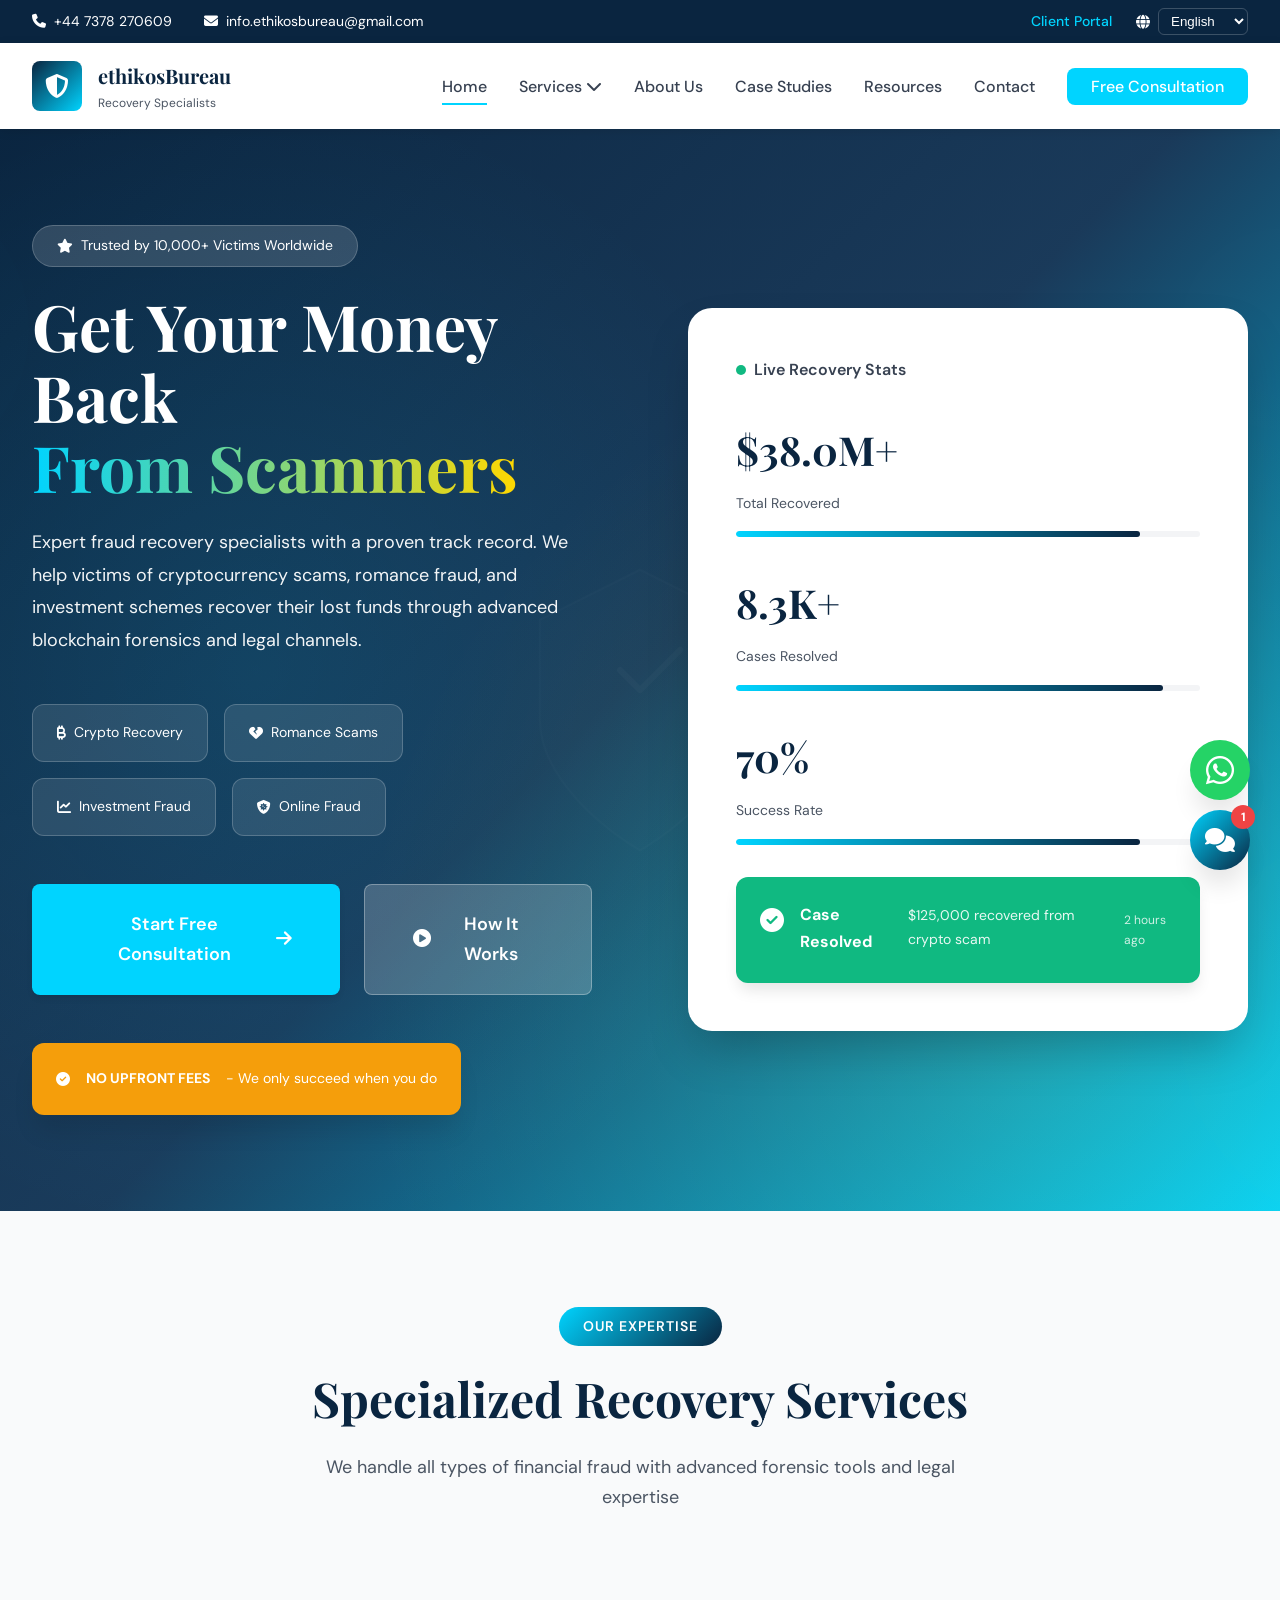
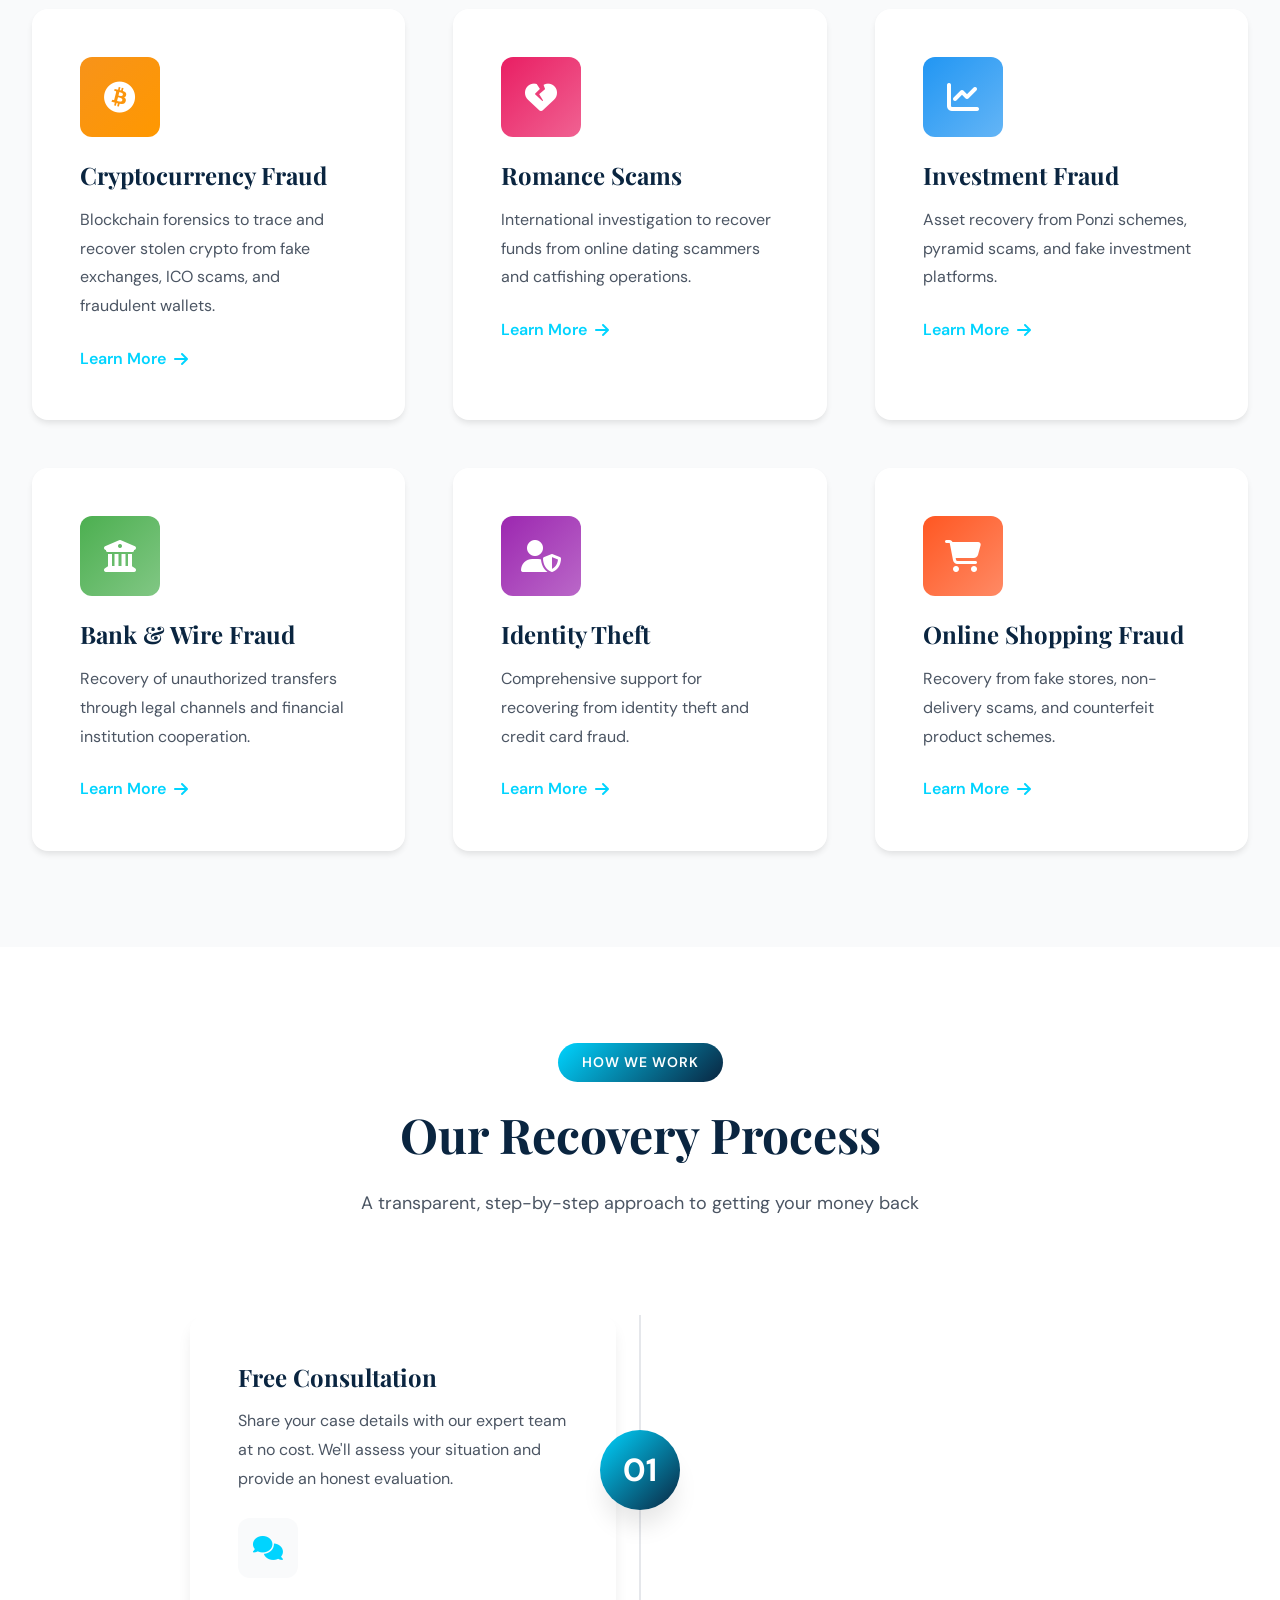
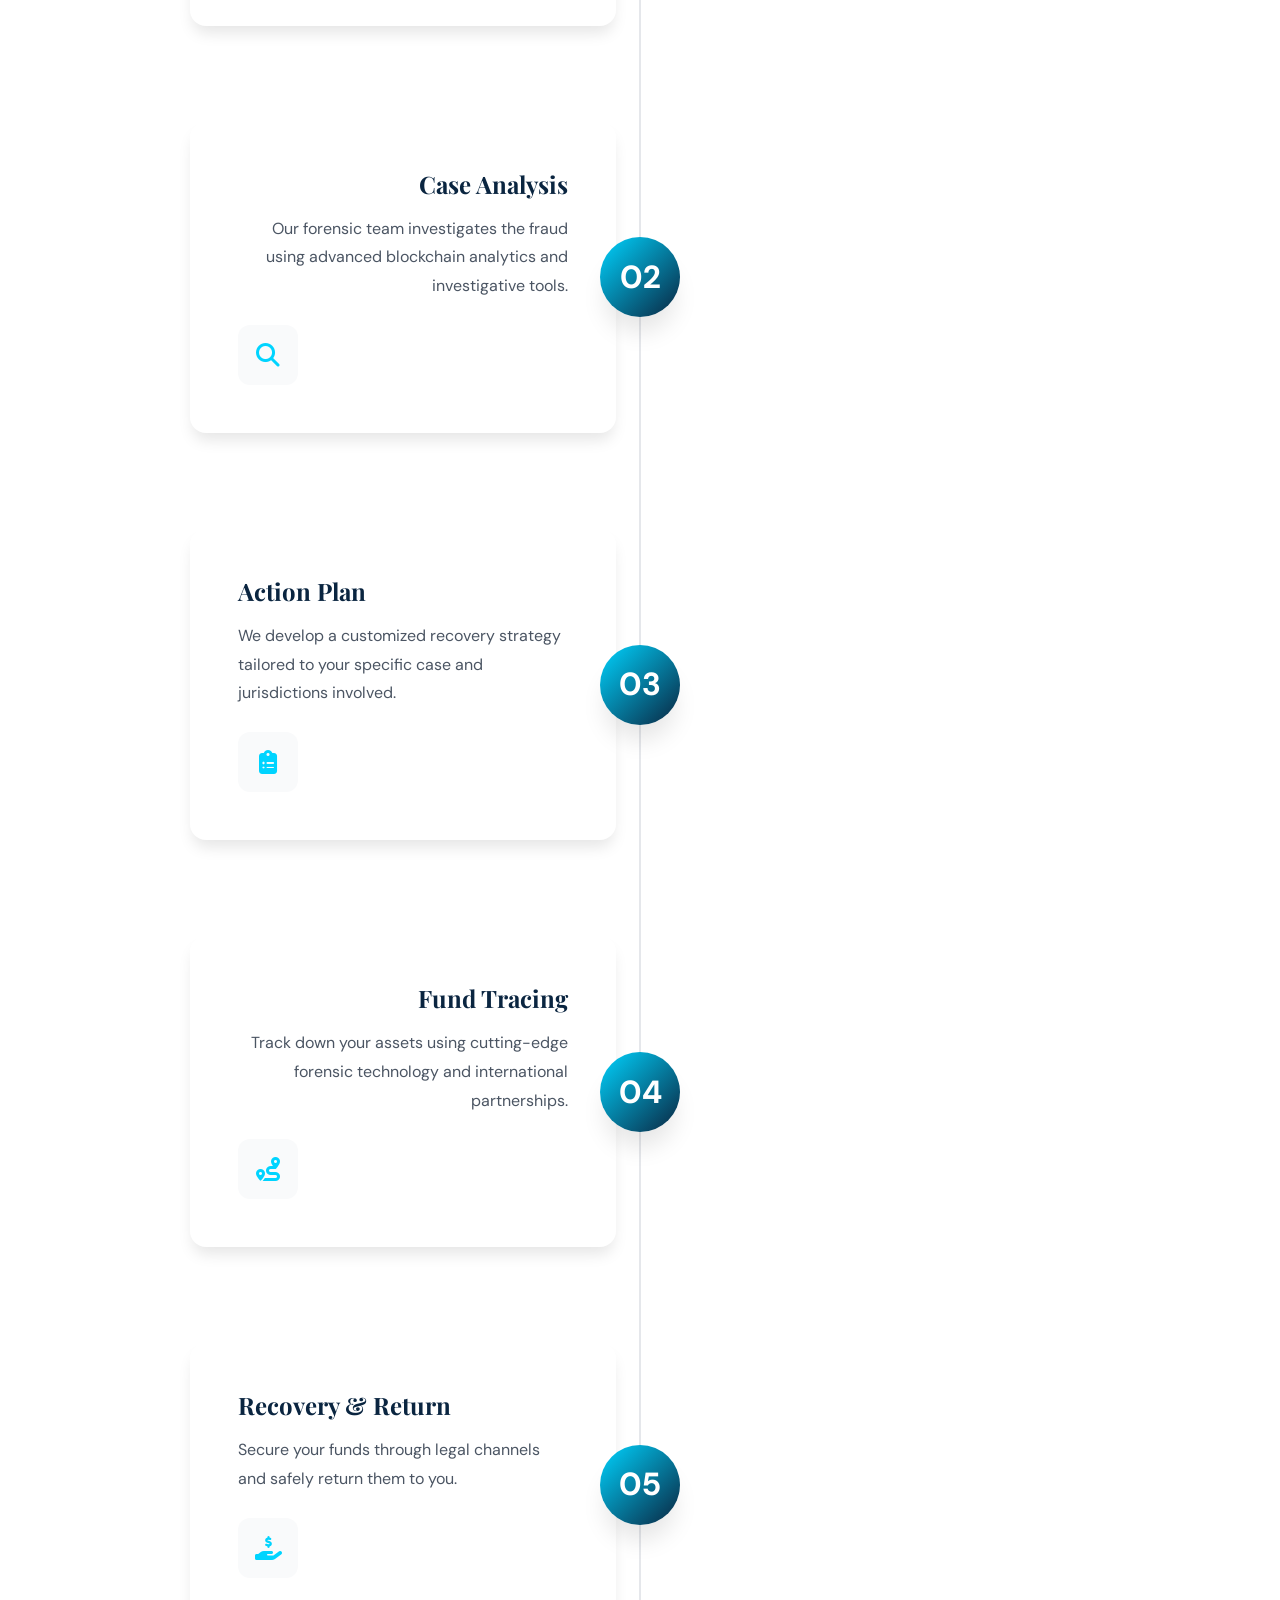
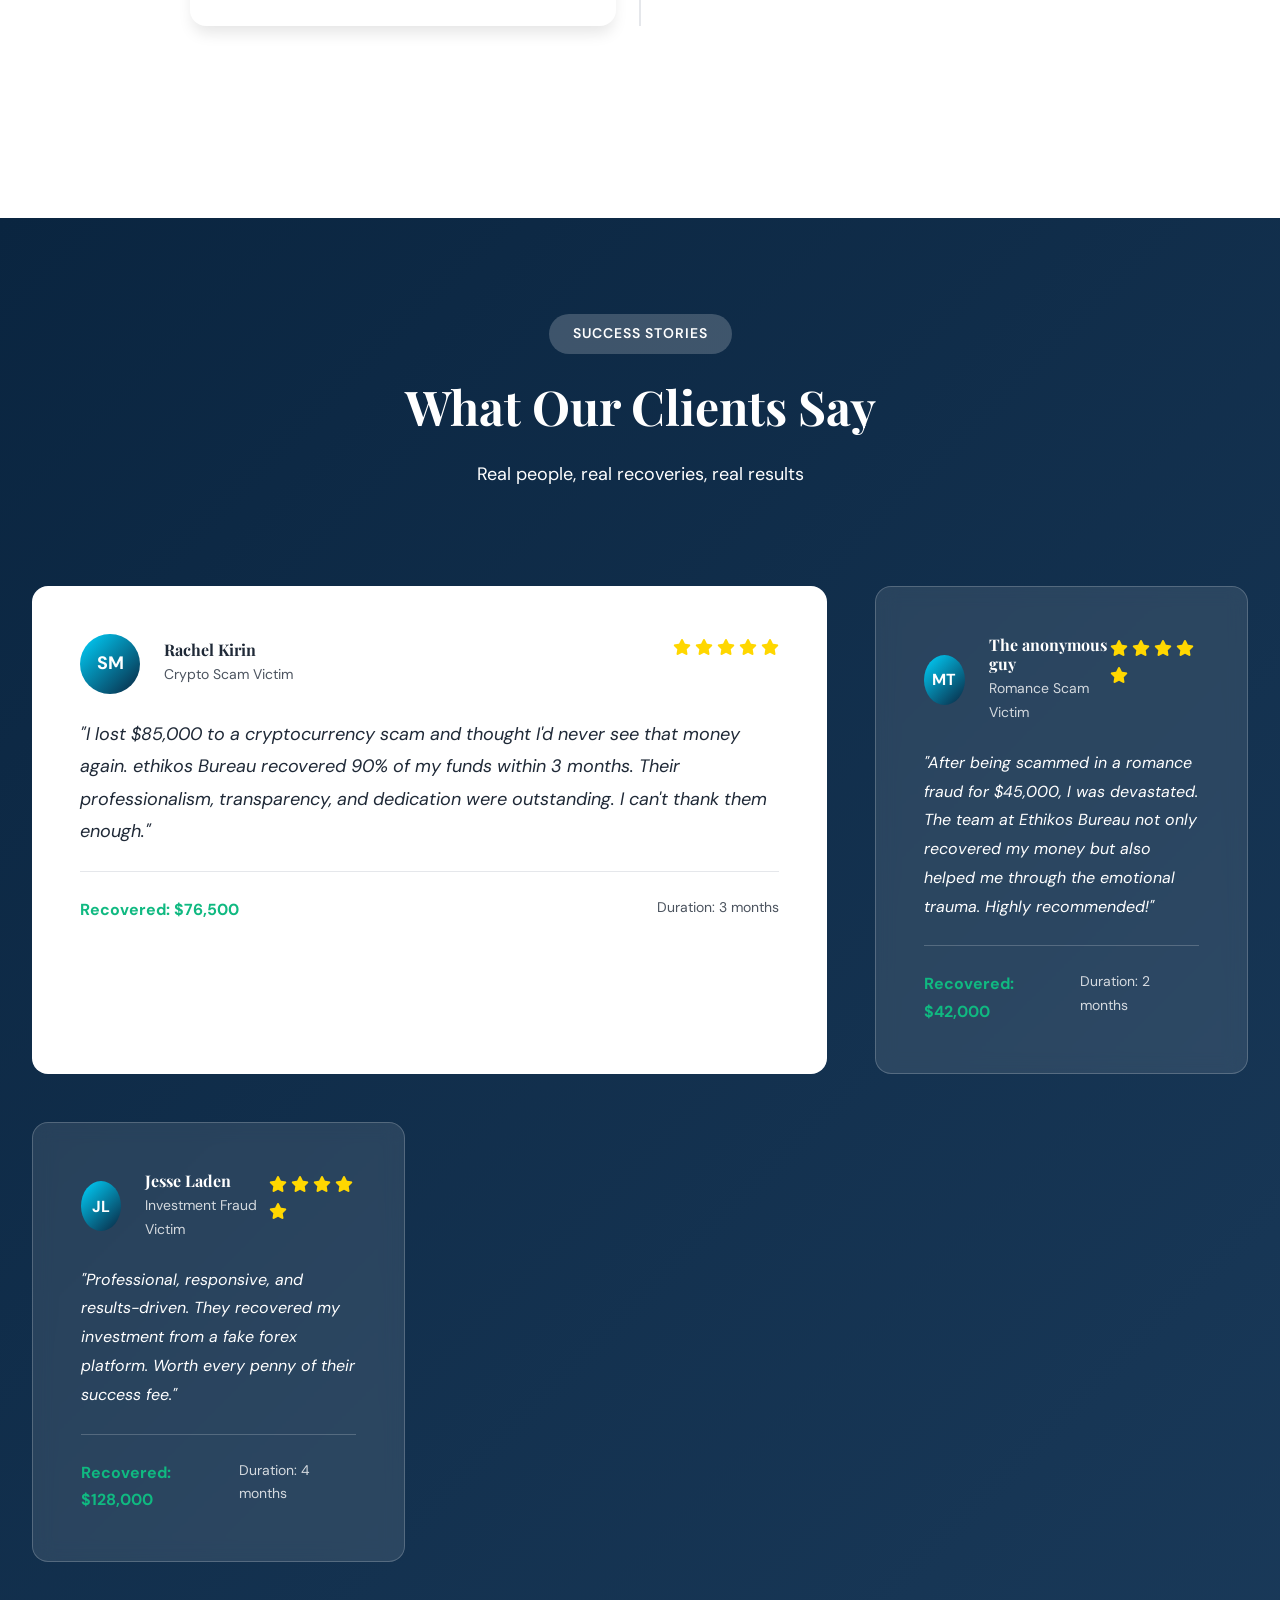
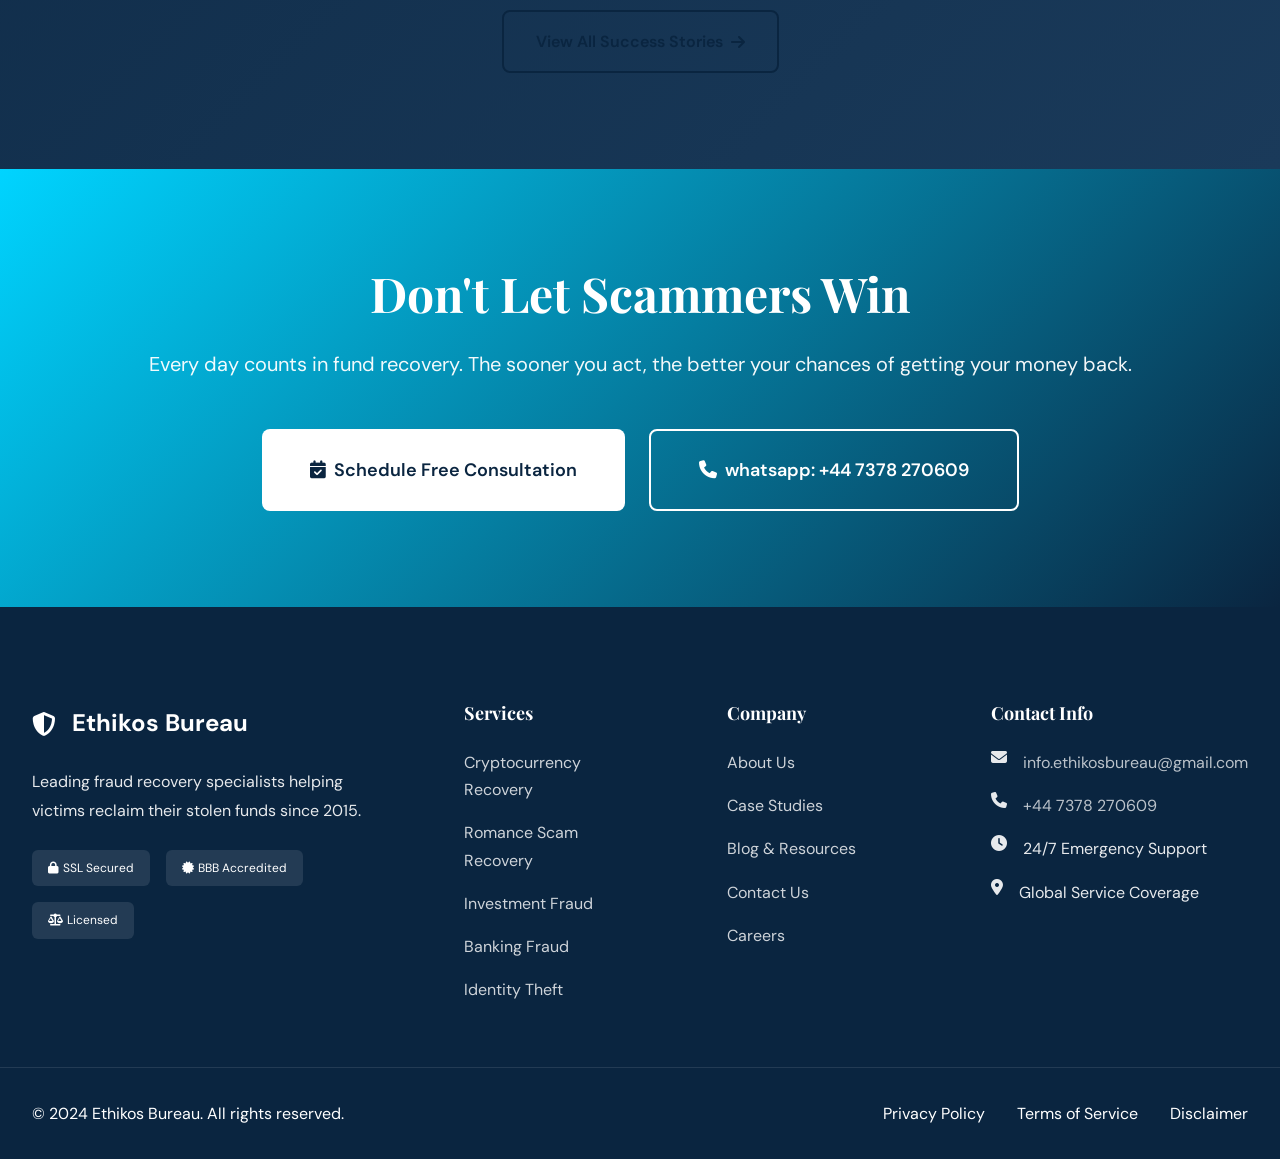
==== index.html @ 40f55cae "Add files via upload" ====
<!DOCTYPE html>
<html lang="en">
<head>
    <meta charset="UTF-8">
    <meta name="viewport" content="width=device-width, initial-scale=1.0">
    <title>ethikosBureau - Premium Scam Recovery Experts</title>
    <link rel="stylesheet" href="css/main.css">
    <link rel="stylesheet" href="css/animations.css">
    <link href="https://fonts.googleapis.com/css2?family=Playfair+Display:wght@400;600;700&family=DM+Sans:wght@400;500;600;700&display=swap" rel="stylesheet">
    <link rel="stylesheet" href="https://cdnjs.cloudflare.com/ajax/libs/font-awesome/6.4.0/css/all.min.css">
</head>
<body>
    <!-- WhatsApp Floating Button -->
    <a href="https://wa.me/+447378270609?text=Hi%2C%20I%20need%20help%20recovering%20my%20funds" class="whatsapp-float" target="_blank" aria-label="Contact us on WhatsApp">
        <i class="fab fa-whatsapp"></i>
    </a>

    <!-- Live Chat Button -->
    <div class="chat-widget" id="chatWidget">
        <div class="chat-button" id="chatButton">
            <i class="fas fa-comments"></i>
            <span class="chat-badge">1</span>
        </div>
        <div class="chat-window" id="chatWindow">
            <div class="chat-header">
                <div class="chat-status">
                    <div class="status-dot"></div>
                    <span>Recovery Expert Online</span>
                </div>
                <button class="chat-close" id="chatClose">
                    <i class="fas fa-times"></i>
                </button>
            </div>
            <div class="chat-messages" id="chatMessages">
                <div class="chat-message bot">
                    <div class="message-avatar">EB</div>
                    <div class="message-content">
                        <p>Hello! I'm here to help you recover your funds. How can I assist you today?</p>
                        <span class="message-time">Just now</span>
                    </div>
                </div>
            </div>
            <div class="chat-input">
                <input type="text" id="chatMessageInput" placeholder="Type your message...">
                <button id="chatSendButton"><i class="fas fa-paper-plane"></i></button>
            </div>
        </div>
    </div>

    <!-- Header -->
    <header class="header">
        <div class="header-top">
            <div class="container">
                <div class="header-top-content">
                    <div class="contact-info">
                        <span><i class="fas fa-phone"></i> +44 7378 270609</span>
                        <span><i class="fas fa-envelope"></i> info.ethikosbureau@gmail.com</span>
                    </div>
                    <div class="header-actions">
                        <a href="pages/login.html" class="header-link">Client Portal</a>
                        <div class="language-selector">
                            <i class="fas fa-globe"></i>
                            <select>
                                <option>English</option>
                                <option>Español</option>
                                <option>Français</option>
                                <option>Deutsch</option>
                            </select>
                        </div>
                    </div>
                </div>
            </div>
        </div>
        <nav class="navbar">
            <div class="container">
                <div class="nav-content">
                    <a href="index.html" class="logo">
                        <div class="logo-icon">
                            <i class="fas fa-shield-alt"></i>
                        </div>
                        <div class="logo-text">
                            <span class="logo-name">ethikosBureau</span>
                            <span class="logo-tagline">Recovery Specialists</span>
                        </div>
                    </a>
                    
                    <ul class="nav-links" id="navLinks">
                        <li><a href="index.html" class="active">Home</a></li>
                        <li class="dropdown">
                            <a href="pages/services.html">Services <i class="fas fa-chevron-down"></i></a>
                            <div class="dropdown-menu">
                                <a href="pages/services.html#crypto">Cryptocurrency Recovery</a>
                                <a href="pages/services.html#romance">Romance Scam Recovery</a>
                                <a href="pages/services.html#investment">Investment Fraud</a>
                                <a href="pages/services.html#banking">Banking Fraud</a>
                            </div>
                        </li>
                        <li><a href="pages/about.html">About Us</a></li>
                        <li><a href="pages/case-studies.html">Case Studies</a></li>
                        <li><a href="pages/blog.html">Resources</a></li>
                        <li><a href="pages/contact.html">Contact</a></li>
                        <li><a href="pages/contact.html" class="nav-cta">Free Consultation</a></li>
                    </ul>

                    <button class="mobile-menu-btn" id="mobileMenuBtn">
                        <span></span>
                        <span></span>
                        <span></span>
                    </button>
                </div>
            </div>
        </nav>
    </header>

    <!-- Hero Section -->
    <section class="hero" style="background-image: url('images/hero/hero-bg.svg'); background-size: cover; background-position: center;">
        <div class="hero-bg">
            <div class="hero-gradient"></div>
            <div class="hero-pattern"></div>
        </div>
        <div class="container">
            <div class="hero-content">
                <div class="hero-text fade-in-up">
                    <div class="hero-badge">
                        <i class="fas fa-star"></i>
                        <span>Trusted by 10,000+ Victims Worldwide</span>
                    </div>
                    <h1 class="hero-title">
                        Get Your Money Back<br>
                        <span class="gradient-text">From Scammers</span>
                    </h1>
                    <p class="hero-description">
                        Expert fraud recovery specialists with a proven track record. We help victims of cryptocurrency scams, romance fraud, and investment schemes recover their lost funds through advanced blockchain forensics and legal channels.
                    </p>
                    
                    <div class="trust-badges">
                        <div class="trust-badge">
                            <i class="fas fa-bitcoin-sign"></i>
                            <span>Crypto Recovery</span>
                        </div>
                        <div class="trust-badge">
                            <i class="fas fa-heart-broken"></i>
                            <span>Romance Scams</span>
                        </div>
                        <div class="trust-badge">
                            <i class="fas fa-chart-line"></i>
                            <span>Investment Fraud</span>
                        </div>
                        <div class="trust-badge">
                            <i class="fas fa-shield-virus"></i>
                            <span>Online Fraud</span>
                        </div>
                    </div>

                    <div class="hero-cta">
                        <a href="pages/contact.html" class="btn btn-primary btn-large">
                            Start Free Consultation
                            <i class="fas fa-arrow-right"></i>
                        </a>
                        <a href="#process" class="btn btn-secondary btn-large">
                            <i class="fas fa-play-circle"></i>
                            How It Works
                        </a>
                    </div>

                    <div class="no-fees-banner">
                        <i class="fas fa-check-circle"></i>
                        <strong>NO UPFRONT FEES</strong> - We only succeed when you do
                    </div>
                </div>

                <div class="hero-stats-card fade-in-right">
                    <div class="stats-card-header">
                        <div class="pulse-indicator"></div>
                        <span>Live Recovery Stats</span>
                    </div>
                    <div class="stat-item">
                        <div class="stat-number" data-target="47000000">$0</div>
                        <div class="stat-label">Total Recovered</div>
                        <div class="stat-bar">
                            <div class="stat-progress" style="width: 87%"></div>
                        </div>
                    </div>
                    <div class="stat-item">
                        <div class="stat-number" data-target="10284">0</div>
                        <div class="stat-label">Cases Resolved</div>
                        <div class="stat-bar">
                            <div class="stat-progress" style="width: 92%"></div>
                        </div>
                    </div>
                    <div class="stat-item">
                        <div class="stat-number" data-target="87">0%</div>
                        <div class="stat-label">Success Rate</div>
                        <div class="stat-bar">
                            <div class="stat-progress" style="width: 87%"></div>
                        </div>
                    </div>
                    
                    <div class="floating-notification slide-in">
                        <div class="notification-icon">
                            <i class="fas fa-check-circle"></i>
                        </div>
                        <div class="notification-content">
                            <strong>Case Resolved</strong>
                            <p>$125,000 recovered from crypto scam</p>
                            <span class="notification-time">2 hours ago</span>
                        </div>
                    </div>
                </div>
            </div>
        </div>
    </section>

    <!-- Services Preview -->
    <section class="services-preview section-padding">
        <div class="container">
            <div class="section-header text-center fade-in">
                <span class="section-label">Our Expertise</span>
                <h2 class="section-title">Specialized Recovery Services</h2>
                <p class="section-description">
                    We handle all types of financial fraud with advanced forensic tools and legal expertise
                </p>
            </div>

            <div class="services-grid">
                <div class="service-card fade-in-up" style="animation-delay: 0.1s">
                    <div class="service-icon crypto">
                        <i class="fab fa-bitcoin"></i>
                    </div>
                    <h3>Cryptocurrency Fraud</h3>
                    <p>Blockchain forensics to trace and recover stolen crypto from fake exchanges, ICO scams, and fraudulent wallets.</p>
                    <a href="pages/services.html#crypto" class="service-link">
                        Learn More <i class="fas fa-arrow-right"></i>
                    </a>
                </div>

                <div class="service-card fade-in-up" style="animation-delay: 0.2s">
                    <div class="service-icon romance">
                        <i class="fas fa-heart-broken"></i>
                    </div>
                    <h3>Romance Scams</h3>
                    <p>International investigation to recover funds from online dating scammers and catfishing operations.</p>
                    <a href="pages/services.html#romance" class="service-link">
                        Learn More <i class="fas fa-arrow-right"></i>
                    </a>
                </div>

                <div class="service-card fade-in-up" style="animation-delay: 0.3s">
                    <div class="service-icon investment">
                        <i class="fas fa-chart-line"></i>
                    </div>
                    <h3>Investment Fraud</h3>
                    <p>Asset recovery from Ponzi schemes, pyramid scams, and fake investment platforms.</p>
                    <a href="pages/services.html#investment" class="service-link">
                        Learn More <i class="fas fa-arrow-right"></i>
                    </a>
                </div>

                <div class="service-card fade-in-up" style="animation-delay: 0.4s">
                    <div class="service-icon banking">
                        <i class="fas fa-university"></i>
                    </div>
                    <h3>Bank & Wire Fraud</h3>
                    <p>Recovery of unauthorized transfers through legal channels and financial institution cooperation.</p>
                    <a href="pages/services.html#banking" class="service-link">
                        Learn More <i class="fas fa-arrow-right"></i>
                    </a>
                </div>

                <div class="service-card fade-in-up" style="animation-delay: 0.5s">
                    <div class="service-icon identity">
                        <i class="fas fa-user-shield"></i>
                    </div>
                    <h3>Identity Theft</h3>
                    <p>Comprehensive support for recovering from identity theft and credit card fraud.</p>
                    <a href="pages/services.html#identity" class="service-link">
                        Learn More <i class="fas fa-arrow-right"></i>
                    </a>
                </div>

                <div class="service-card fade-in-up" style="animation-delay: 0.6s">
                    <div class="service-icon shopping">
                        <i class="fas fa-shopping-cart"></i>
                    </div>
                    <h3>Online Shopping Fraud</h3>
                    <p>Recovery from fake stores, non-delivery scams, and counterfeit product schemes.</p>
                    <a href="pages/services.html#shopping" class="service-link">
                        Learn More <i class="fas fa-arrow-right"></i>
                    </a>
                </div>
            </div>
        </div>
    </section>

    <!-- Process Section -->
    <section id="process" class="process-section section-padding">
        <div class="container">
            <div class="section-header text-center fade-in">
                <span class="section-label">How We Work</span>
                <h2 class="section-title">Our Recovery Process</h2>
                <p class="section-description">
                    A transparent, step-by-step approach to getting your money back
                </p>
            </div>

            <div class="process-timeline">
                <div class="process-step fade-in-left">
                    <div class="step-number">01</div>
                    <div class="step-content">
                        <h3>Free Consultation</h3>
                        <p>Share your case details with our expert team at no cost. We'll assess your situation and provide an honest evaluation.</p>
                        <div class="step-icon"><i class="fas fa-comments"></i></div>
                    </div>
                </div>

                <div class="process-step fade-in-right">
                    <div class="step-number">02</div>
                    <div class="step-content">
                        <h3>Case Analysis</h3>
                        <p>Our forensic team investigates the fraud using advanced blockchain analytics and investigative tools.</p>
                        <div class="step-icon"><i class="fas fa-search"></i></div>
                    </div>
                </div>

                <div class="process-step fade-in-left">
                    <div class="step-number">03</div>
                    <div class="step-content">
                        <h3>Action Plan</h3>
                        <p>We develop a customized recovery strategy tailored to your specific case and jurisdictions involved.</p>
                        <div class="step-icon"><i class="fas fa-clipboard-list"></i></div>
                    </div>
                </div>

                <div class="process-step fade-in-right">
                    <div class="step-number">04</div>
                    <div class="step-content">
                        <h3>Fund Tracing</h3>
                        <p>Track down your assets using cutting-edge forensic technology and international partnerships.</p>
                        <div class="step-icon"><i class="fas fa-route"></i></div>
                    </div>
                </div>

                <div class="process-step fade-in-left">
                    <div class="step-number">05</div>
                    <div class="step-content">
                        <h3>Recovery & Return</h3>
                        <p>Secure your funds through legal channels and safely return them to you.</p>
                        <div class="step-icon"><i class="fas fa-hand-holding-usd"></i></div>
                    </div>
                </div>
            </div>
        </div>
    </section>

    <!-- Testimonials -->
    <section class="testimonials-section section-padding">
        <div class="container">
            <div class="section-header text-center fade-in">
                <span class="section-label">Success Stories</span>
                <h2 class="section-title">What Our Clients Say</h2>
                <p class="section-description">
                    Real people, real recoveries, real results
                </p>
            </div>

            <div class="testimonials-slider">
                <div class="testimonial-card featured fade-in-up">
                    <div class="testimonial-header">
                        <div class="client-info">
                            <div class="client-avatar">SM</div>
                            <div>
                                <h4>Rachel Kirin</h4>
                                <p>Crypto Scam Victim</p>
                            </div>
                        </div>
                        <div class="rating">
                            <i class="fas fa-star"></i>
                            <i class="fas fa-star"></i>
                            <i class="fas fa-star"></i>
                            <i class="fas fa-star"></i>
                            <i class="fas fa-star"></i>
                        </div>
                    </div>
                    <p class="testimonial-text">
                        "I lost $85,000 to a cryptocurrency scam and thought I'd never see that money again. ethikos Bureau recovered 90% of my funds within 3 months. Their professionalism, transparency, and dedication were outstanding. I can't thank them enough."
                    </p>
                    <div class="testimonial-footer">
                        <span class="recovered-amount">Recovered: $76,500</span>
                        <span class="case-duration">Duration: 3 months</span>
                    </div>
                </div>

                <div class="testimonial-card fade-in-up" style="animation-delay: 0.1s">
                    <div class="testimonial-header">
                        <div class="client-info">
                            <div class="client-avatar">MT</div>
                            <div>
                                <h4>The anonymous guy</h4>
                                <p>Romance Scam Victim</p>
                            </div>
                        </div>
                        <div class="rating">
                            <i class="fas fa-star"></i>
                            <i class="fas fa-star"></i>
                            <i class="fas fa-star"></i>
                            <i class="fas fa-star"></i>
                            <i class="fas fa-star"></i>
                        </div>
                    </div>
                    <p class="testimonial-text">
                        "After being scammed in a romance fraud for $45,000, I was devastated. The team at Ethikos Bureau not only recovered my money but also helped me through the emotional trauma. Highly recommended!"
                    </p>
                    <div class="testimonial-footer">
                        <span class="recovered-amount">Recovered: $42,000</span>
                        <span class="case-duration">Duration: 2 months</span>
                    </div>
                </div>

                <div class="testimonial-card fade-in-up" style="animation-delay: 0.2s">
                    <div class="testimonial-header">
                        <div class="client-info">
                            <div class="client-avatar">JL</div>
                            <div>
                                <h4>Jesse Laden</h4>
                                <p>Investment Fraud Victim</p>
                            </div>
                        </div>
                        <div class="rating">
                            <i class="fas fa-star"></i>
                            <i class="fas fa-star"></i>
                            <i class="fas fa-star"></i>
                            <i class="fas fa-star"></i>
                            <i class="fas fa-star"></i>
                        </div>
                    </div>
                    <p class="testimonial-text">
                        "Professional, responsive, and results-driven. They recovered my investment from a fake forex platform. Worth every penny of their success fee."
                    </p>
                    <div class="testimonial-footer">
                        <span class="recovered-amount">Recovered: $128,000</span>
                        <span class="case-duration">Duration: 4 months</span>
                    </div>
                </div>
            </div>

            <div class="text-center" style="margin-top: 3rem;">
                <a href="pages/case-studies.html" class="btn btn-outline">
                    View All Success Stories
                    <i class="fas fa-arrow-right"></i>
                </a>
            </div>
        </div>
    </section>

    <!-- CTA Section -->
    <section class="cta-section">
        <div class="container">
            <div class="cta-content fade-in">
                <h2>Don't Let Scammers Win</h2>
                <p>Every day counts in fund recovery. The sooner you act, the better your chances of getting your money back.</p>
                <div class="cta-buttons">
                    <a href="pages/contact.html" class="btn btn-white btn-large">
                        <i class="fas fa-calendar-check"></i>
                        Schedule Free Consultation
                    </a>
                    <a href="tel:+44 7378 270609" class="btn btn-outline-white btn-large">
                        <i class="fas fa-phone"></i>
                        whatsapp: +44 7378 270609
                    </a>
                </div>
            </div>
        </div>
    </section>

    <!-- Footer -->
    <footer class="footer">
        <div class="footer-main">
            <div class="container">
                <div class="footer-grid">
                    <div class="footer-col">
                        <div class="footer-logo">
                            <i class="fas fa-shield-alt"></i>
                            <span>Ethikos Bureau</span>
                        </div>
                        <p>Leading fraud recovery specialists helping victims reclaim their stolen funds since 2015.</p>
                        <div class="footer-badges">
                            <span class="badge"><i class="fas fa-lock"></i> SSL Secured</span>
                            <span class="badge"><i class="fas fa-certificate"></i> BBB Accredited</span>
                            <span class="badge"><i class="fas fa-balance-scale"></i> Licensed</span>
                        </div>
                    </div>

                    <div class="footer-col">
                        <h4>Services</h4>
                        <ul>
                            <li><a href="pages/services.html#crypto">Cryptocurrency Recovery</a></li>
                            <li><a href="pages/services.html#romance">Romance Scam Recovery</a></li>
                            <li><a href="pages/services.html#investment">Investment Fraud</a></li>
                            <li><a href="pages/services.html#banking">Banking Fraud</a></li>
                            <li><a href="pages/services.html#identity">Identity Theft</a></li>
                        </ul>
                    </div>

                    <div class="footer-col">
                        <h4>Company</h4>
                        <ul>
                            <li><a href="pages/about.html">About Us</a></li>
                            <li><a href="pages/case-studies.html">Case Studies</a></li>
                            <li><a href="pages/blog.html">Blog & Resources</a></li>
                            <li><a href="pages/contact.html">Contact Us</a></li>
                            <li><a href="pages/careers.html">Careers</a></li>
                        </ul>
                    </div>

                    <div class="footer-col">
                        <h4>Contact Info</h4>
                        <ul class="contact-list">
                            <li>
                                <i class="fas fa-envelope"></i>
                                <a href="mailto:info.ethikosbureau@gmail.com">info.ethikosbureau@gmail.com</a>
                            </li>
                            <li>
                                <i class="fas fa-phone"></i>
                                <a href="tel:+44 7378 270609">+44 7378 270609</a>
                            </li>
                            <li>
                                <i class="fas fa-clock"></i>
                                <span>24/7 Emergency Support</span>
                            </li>
                            <li>
                                <i class="fas fa-map-marker-alt"></i>
                                <span>Global Service Coverage</span>
                            </li>
                        </ul>
                    </div>
                </div>
            </div>
        </div>

        <div class="footer-bottom">
            <div class="container">
                <div class="footer-bottom-content">
                    <p>&copy; 2024 Ethikos Bureau. All rights reserved.</p>
                    <ul class="footer-links">
                        <li><a href="pages/privacy.html">Privacy Policy</a></li>
                        <li><a href="pages/terms.html">Terms of Service</a></li>
                        <li><a href="pages/disclaimer.html">Disclaimer</a></li>
                    </ul>
                </div>
            </div>
        </div>
    </footer>

    <script src="js/main.js"></script>
    <script src="js/animations.js"></script>
    <script src="js/chat.js"></script>
</body>
</html>
---- css/main.css ----
/* ==========================================
   ETHIKOS BUREAU - PREMIUM CSS
   Modern, Sophisticated Design System
   ========================================== */

/* CSS Variables - Design Tokens */
:root {
    /* Premium Color Palette */
    --primary: #0a2540;
    --primary-light: #1a3a5a;
    --primary-dark: #041527;
    --accent: #00d4ff;
    --accent-hover: #00b8e6;
    --gold: #ffd700;
    --success: #10b981;
    --warning: #f59e0b;
    --danger: #ef4444;
    
    /* Neutrals */
    --white: #ffffff;
    --gray-50: #f9fafb;
    --gray-100: #f3f4f6;
    --gray-200: #e5e7eb;
    --gray-300: #d1d5db;
    --gray-400: #9ca3af;
    --gray-500: #6b7280;
    --gray-600: #4b5563;
    --gray-700: #374151;
    --gray-800: #1f2937;
    --gray-900: #111827;
    
    /* Typography */
    --font-display: 'Playfair Display', serif;
    --font-body: 'DM Sans', sans-serif;
    
    /* Spacing */
    --spacing-xs: 0.5rem;
    --spacing-sm: 1rem;
    --spacing-md: 1.5rem;
    --spacing-lg: 2rem;
    --spacing-xl: 3rem;
    --spacing-2xl: 4rem;
    --spacing-3xl: 6rem;
    
    /* Border Radius */
    --radius-sm: 0.375rem;
    --radius-md: 0.5rem;
    --radius-lg: 0.75rem;
    --radius-xl: 1rem;
    --radius-2xl: 1.5rem;
    
    /* Shadows */
    --shadow-sm: 0 1px 2px 0 rgba(0, 0, 0, 0.05);
    --shadow-md: 0 4px 6px -1px rgba(0, 0, 0, 0.1);
    --shadow-lg: 0 10px 15px -3px rgba(0, 0, 0, 0.1);
    --shadow-xl: 0 20px 25px -5px rgba(0, 0, 0, 0.1);
    --shadow-2xl: 0 25px 50px -12px rgba(0, 0, 0, 0.25);
    
    /* Transitions */
    --transition-fast: 150ms cubic-bezier(0.4, 0, 0.2, 1);
    --transition-base: 300ms cubic-bezier(0.4, 0, 0.2, 1);
    --transition-slow: 500ms cubic-bezier(0.4, 0, 0.2, 1);
}

/* ==========================================
   RESET & BASE STYLES
   ========================================== */

* {
    margin: 0;
    padding: 0;
    box-sizing: border-box;
}

html {
    scroll-behavior: smooth;
    font-size: 16px;
}

body {
    font-family: var(--font-body);
    line-height: 1.7;
    color: var(--gray-800);
    background: var(--white);
    overflow-x: hidden;
    -webkit-font-smoothing: antialiased;
    -moz-osx-font-smoothing: grayscale;
}

h1, h2, h3, h4, h5, h6 {
    font-family: var(--font-display);
    font-weight: 700;
    line-height: 1.2;
    color: var(--primary);
}

a {
    text-decoration: none;
    color: inherit;
    transition: all var(--transition-base);
}

img {
    max-width: 100%;
    height: auto;
    display: block;
}

/* ==========================================
   LAYOUT UTILITIES
   ========================================== */

.container {
    max-width: 1280px;
    margin: 0 auto;
    padding: 0 var(--spacing-lg);
}

.section-padding {
    padding: var(--spacing-3xl) 0;
}

.text-center {
    text-align: center;
}

/* ==========================================
   HEADER & NAVIGATION
   ========================================== */

.header-top {
    background: var(--primary);
    color: var(--white);
    padding: var(--spacing-xs) 0;
    font-size: 0.875rem;
}

.header-top-content {
    display: flex;
    justify-content: space-between;
    align-items: center;
}

.contact-info {
    display: flex;
    gap: var(--spacing-lg);
}

.contact-info span {
    display: flex;
    align-items: center;
    gap: var(--spacing-xs);
}

.header-actions {
    display: flex;
    align-items: center;
    gap: var(--spacing-md);
}

.header-link {
    color: var(--accent);
    font-weight: 500;
}

.header-link:hover {
    color: var(--white);
}

.language-selector {
    display: flex;
    align-items: center;
    gap: var(--spacing-xs);
}

.language-selector select {
    background: transparent;
    border: 1px solid rgba(255, 255, 255, 0.2);
    color: var(--white);
    padding: 0.25rem 0.5rem;
    border-radius: var(--radius-sm);
    cursor: pointer;
}

.navbar {
    background: var(--white);
    box-shadow: var(--shadow-md);
    position: sticky;
    top: 0;
    z-index: 1000;
    transition: all var(--transition-base);
}

.nav-content {
    display: flex;
    justify-content: space-between;
    align-items: center;
    padding: var(--spacing-sm) 0;
}

.logo {
    display: flex;
    align-items: center;
    gap: var(--spacing-sm);
    font-weight: 700;
    color: var(--primary);
}

.logo-icon {
    width: 50px;
    height: 50px;
    background: linear-gradient(135deg, var(--primary), var(--accent));
    border-radius: var(--radius-md);
    display: flex;
    align-items: center;
    justify-content: center;
    color: var(--white);
    font-size: 1.5rem;
}

.logo-text {
    display: flex;
    flex-direction: column;
}

.logo-name {
    font-size: 1.25rem;
    font-family: var(--font-display);
}

.logo-tagline {
    font-size: 0.75rem;
    color: var(--gray-600);
    font-weight: 400;
}

.nav-links {
    display: flex;
    list-style: none;
    gap: var(--spacing-lg);
    align-items: center;
}

.nav-links a {
    font-weight: 500;
    color: var(--gray-700);
    padding: var(--spacing-xs) 0;
    position: relative;
}

.nav-links a::after {
    content: '';
    position: absolute;
    bottom: 0;
    left: 0;
    width: 0;
    height: 2px;
    background: var(--accent);
    transition: width var(--transition-base);
}

.nav-links a:hover::after,
.nav-links a.active::after {
    width: 100%;
}

.dropdown {
    position: relative;
}

.dropdown-menu {
    position: absolute;
    top: 100%;
    left: 0;
    background: var(--white);
    box-shadow: var(--shadow-xl);
    border-radius: var(--radius-lg);
    min-width: 250px;
    padding: var(--spacing-sm);
    opacity: 0;
    visibility: hidden;
    transform: translateY(-10px);
    transition: all var(--transition-base);
}

.dropdown:hover .dropdown-menu {
    opacity: 1;
    visibility: visible;
    transform: translateY(0);
}

.dropdown-menu a {
    display: block;
    padding: var(--spacing-sm);
    border-radius: var(--radius-sm);
    transition: all var(--transition-fast);
}

.dropdown-menu a:hover {
    background: var(--gray-50);
    color: var(--accent);
}

.nav-cta {
    background: var(--accent);
    color: var(--white) !important;
    padding: var(--spacing-xs) var(--spacing-md) !important;
    border-radius: var(--radius-md);
}

.nav-cta:hover {
    background: var(--accent-hover);
    transform: translateY(-2px);
    box-shadow: var(--shadow-lg);
}

.nav-cta::after {
    display: none;
}

.mobile-menu-btn {
    display: none;
    flex-direction: column;
    gap: 5px;
    background: none;
    border: none;
    cursor: pointer;
    padding: var(--spacing-xs);
}

.mobile-menu-btn span {
    width: 25px;
    height: 3px;
    background: var(--primary);
    border-radius: 2px;
    transition: all var(--transition-base);
}

/* ==========================================
   HERO SECTION
   ========================================== */

.hero {
    position: relative;
    min-height: 90vh;
    display: flex;
    align-items: center;
    overflow: hidden;
    padding: var(--spacing-3xl) 0;
}

.hero-bg {
    position: absolute;
    top: 0;
    left: 0;
    right: 0;
    bottom: 0;
    z-index: 0;
}

.hero-gradient {
    position: absolute;
    inset: 0;
    background: linear-gradient(135deg, var(--primary) 0%, var(--primary-light) 50%, var(--accent) 100%);
    opacity: 0.95;
}

.hero-pattern {
    position: absolute;
    inset: 0;
    background-image: 
        radial-gradient(circle at 20% 50%, rgba(0, 212, 255, 0.1) 0%, transparent 50%),
        radial-gradient(circle at 80% 80%, rgba(255, 215, 0, 0.1) 0%, transparent 50%);
}

.hero-content {
    position: relative;
    z-index: 1;
    display: grid;
    grid-template-columns: 1fr 1fr;
    gap: var(--spacing-3xl);
    align-items: center;
}

.hero-text {
    color: var(--white);
}

.hero-badge {
    display: inline-flex;
    align-items: center;
    gap: var(--spacing-xs);
    background: rgba(255, 255, 255, 0.15);
    backdrop-filter: blur(10px);
    padding: var(--spacing-xs) var(--spacing-md);
    border-radius: 50px;
    font-size: 0.875rem;
    margin-bottom: var(--spacing-md);
    border: 1px solid rgba(255, 255, 255, 0.2);
}

.hero-title {
    font-size: clamp(2.5rem, 5vw, 4rem);
    color: var(--white);
    margin-bottom: var(--spacing-md);
    line-height: 1.1;
}

.gradient-text {
    background: linear-gradient(90deg, var(--accent), var(--gold));
    -webkit-background-clip: text;
    -webkit-text-fill-color: transparent;
    background-clip: text;
}

.hero-description {
    font-size: 1.125rem;
    opacity: 0.95;
    margin-bottom: var(--spacing-xl);
    line-height: 1.8;
}

.trust-badges {
    display: flex;
    flex-wrap: wrap;
    gap: var(--spacing-sm);
    margin-bottom: var(--spacing-xl);
}

.trust-badge {
    background: rgba(255, 255, 255, 0.1);
    backdrop-filter: blur(10px);
    padding: var(--spacing-sm) var(--spacing-md);
    border-radius: var(--radius-lg);
    display: flex;
    align-items: center;
    gap: var(--spacing-xs);
    font-size: 0.875rem;
    border: 1px solid rgba(255, 255, 255, 0.2);
    transition: all var(--transition-base);
}

.trust-badge:hover {
    background: rgba(255, 255, 255, 0.2);
    transform: translateY(-2px);
}

.hero-cta {
    display: flex;
    gap: var(--spacing-md);
    margin-bottom: var(--spacing-xl);
}

.no-fees-banner {
    background: var(--warning);
    color: var(--white);
    padding: var(--spacing-md);
    border-radius: var(--radius-lg);
    display: inline-flex;
    align-items: center;
    gap: var(--spacing-sm);
    font-size: 0.875rem;
    box-shadow: var(--shadow-xl);
}

/* Hero Stats Card */
.hero-stats-card {
    background: var(--white);
    border-radius: var(--radius-2xl);
    padding: var(--spacing-xl);
    box-shadow: var(--shadow-2xl);
    position: relative;
}

.stats-card-header {
    display: flex;
    align-items: center;
    gap: var(--spacing-xs);
    margin-bottom: var(--spacing-lg);
    font-weight: 600;
    color: var(--gray-700);
}

.pulse-indicator {
    width: 10px;
    height: 10px;
    background: var(--success);
    border-radius: 50%;
    animation: pulse 2s infinite;
}

.stat-item {
    margin-bottom: var(--spacing-lg);
}

.stat-number {
    font-size: 2.5rem;
    font-weight: 700;
    color: var(--primary);
    font-family: var(--font-display);
    margin-bottom: var(--spacing-xs);
}

.stat-label {
    color: var(--gray-600);
    font-size: 0.875rem;
    margin-bottom: var(--spacing-sm);
}

.stat-bar {
    height: 6px;
    background: var(--gray-100);
    border-radius: 10px;
    overflow: hidden;
}

.stat-progress {
    height: 100%;
    background: linear-gradient(90deg, var(--accent), var(--primary));
    border-radius: 10px;
    transition: width 1s ease;
}

.floating-notification {
    background: var(--success);
    color: var(--white);
    padding: var(--spacing-md);
    border-radius: var(--radius-lg);
    display: flex;
    gap: var(--spacing-sm);
    margin-top: var(--spacing-lg);
    box-shadow: var(--shadow-lg);
}

.notification-icon {
    font-size: 1.5rem;
}

.notification-content strong {
    display: block;
    margin-bottom: 0.25rem;
}

.notification-content p {
    font-size: 0.875rem;
    opacity: 0.9;
    margin-bottom: 0.25rem;
}

.notification-time {
    font-size: 0.75rem;
    opacity: 0.8;
}

/* ==========================================
   BUTTONS
   ========================================== */

.btn {
    display: inline-flex;
    align-items: center;
    gap: var(--spacing-xs);
    padding: var(--spacing-sm) var(--spacing-lg);
    border-radius: var(--radius-md);
    font-weight: 600;
    font-size: 1rem;
    border: none;
    cursor: pointer;
    transition: all var(--transition-base);
    text-align: center;
    justify-content: center;
}

.btn-large {
    padding: var(--spacing-md) var(--spacing-xl);
    font-size: 1.125rem;
}

.btn-primary {
    background: var(--accent);
    color: var(--white);
    box-shadow: var(--shadow-md);
}

.btn-primary:hover {
    background: var(--accent-hover);
    transform: translateY(-2px);
    box-shadow: var(--shadow-xl);
}

.btn-secondary {
    background: rgba(255, 255, 255, 0.2);
    color: var(--white);
    backdrop-filter: blur(10px);
    border: 1px solid rgba(255, 255, 255, 0.3);
}

.btn-secondary:hover {
    background: rgba(255, 255, 255, 0.3);
}

.btn-outline {
    background: transparent;
    color: var(--primary);
    border: 2px solid var(--primary);
}

.btn-outline:hover {
    background: var(--primary);
    color: var(--white);
}

.btn-white {
    background: var(--white);
    color: var(--primary);
}

.btn-white:hover {
    transform: translateY(-2px);
    box-shadow: var(--shadow-xl);
}

.btn-outline-white {
    background: transparent;
    color: var(--white);
    border: 2px solid var(--white);
}

.btn-outline-white:hover {
    background: var(--white);
    color: var(--primary);
}

/* ==========================================
   SECTIONS
   ========================================== */

.section-header {
    margin-bottom: var(--spacing-3xl);
}

.section-label {
    display: inline-block;
    background: linear-gradient(135deg, var(--accent), var(--primary));
    color: var(--white);
    padding: var(--spacing-xs) var(--spacing-md);
    border-radius: 50px;
    font-size: 0.875rem;
    font-weight: 600;
    margin-bottom: var(--spacing-md);
    text-transform: uppercase;
    letter-spacing: 1px;
}

.section-title {
    font-size: clamp(2rem, 4vw, 3rem);
    margin-bottom: var(--spacing-md);
}

.section-description {
    font-size: 1.125rem;
    color: var(--gray-600);
    max-width: 700px;
    margin: 0 auto;
}

/* ==========================================
   SERVICES
   ========================================== */

.services-preview {
    background: var(--gray-50);
}

.services-grid {
    display: grid;
    grid-template-columns: repeat(auto-fit, minmax(320px, 1fr));
    gap: var(--spacing-xl);
}

.service-card {
    background: var(--white);
    padding: var(--spacing-xl);
    border-radius: var(--radius-xl);
    box-shadow: var(--shadow-md);
    transition: all var(--transition-base);
    position: relative;
    overflow: hidden;
}

.service-card::before {
    content: '';
    position: absolute;
    top: 0;
    left: 0;
    right: 0;
    height: 4px;
    background: linear-gradient(90deg, var(--accent), var(--primary));
    transform: scaleX(0);
    transform-origin: left;
    transition: transform var(--transition-base);
}

.service-card:hover::before {
    transform: scaleX(1);
}

.service-card:hover {
    transform: translateY(-10px);
    box-shadow: var(--shadow-2xl);
}

.service-icon {
    width: 80px;
    height: 80px;
    border-radius: var(--radius-lg);
    display: flex;
    align-items: center;
    justify-content: center;
    font-size: 2rem;
    margin-bottom: var(--spacing-md);
    color: var(--white);
}

.service-icon.crypto {
    background: linear-gradient(135deg, #f7931a, #ff9800);
}

.service-icon.romance {
    background: linear-gradient(135deg, #e91e63, #f06292);
}

.service-icon.investment {
    background: linear-gradient(135deg, #2196f3, #64b5f6);
}

.service-icon.banking {
    background: linear-gradient(135deg, #4caf50, #81c784);
}

.service-icon.identity {
    background: linear-gradient(135deg, #9c27b0, #ba68c8);
}

.service-icon.shopping {
    background: linear-gradient(135deg, #ff5722, #ff8a65);
}

.service-card h3 {
    font-size: 1.5rem;
    margin-bottom: var(--spacing-sm);
    color: var(--primary);
}

.service-card p {
    color: var(--gray-600);
    margin-bottom: var(--spacing-md);
    line-height: 1.8;
}

.service-link {
    color: var(--accent);
    font-weight: 600;
    display: inline-flex;
    align-items: center;
    gap: var(--spacing-xs);
}

.service-link:hover {
    gap: var(--spacing-sm);
}

/* ==========================================
   PROCESS SECTION
   ========================================== */

.process-section {
    background: var(--white);
}

.process-timeline {
    position: relative;
    max-width: 900px;
    margin: 0 auto;
}

.process-timeline::before {
    content: '';
    position: absolute;
    left: 50%;
    top: 0;
    bottom: 0;
    width: 2px;
    background: var(--gray-200);
    transform: translateX(-50%);
}

.process-step {
    position: relative;
    margin-bottom: var(--spacing-3xl);
    display: grid;
    grid-template-columns: 1fr 1fr;
    gap: var(--spacing-xl);
    align-items: center;
}

.process-step:nth-child(even) .step-content {
    order: -1;
    text-align: right;
}

.step-number {
    width: 80px;
    height: 80px;
    background: linear-gradient(135deg, var(--accent), var(--primary));
    color: var(--white);
    border-radius: 50%;
    display: flex;
    align-items: center;
    justify-content: center;
    font-size: 2rem;
    font-weight: 700;
    position: absolute;
    left: 50%;
    transform: translateX(-50%);
    box-shadow: var(--shadow-xl);
    z-index: 2;
}

.step-content {
    background: var(--white);
    padding: var(--spacing-xl);
    border-radius: var(--radius-xl);
    box-shadow: var(--shadow-lg);
    position: relative;
}

.step-content h3 {
    font-size: 1.5rem;
    margin-bottom: var(--spacing-sm);
}

.step-content p {
    color: var(--gray-600);
    line-height: 1.8;
}

.step-icon {
    width: 60px;
    height: 60px;
    background: var(--gray-50);
    border-radius: var(--radius-lg);
    display: flex;
    align-items: center;
    justify-content: center;
    font-size: 1.5rem;
    color: var(--accent);
    margin-top: var(--spacing-md);
}

/* ==========================================
   TESTIMONIALS
   ========================================== */

.testimonials-section {
    background: linear-gradient(135deg, var(--primary), var(--primary-light));
    color: var(--white);
}

.testimonials-section .section-label {
    background: rgba(255, 255, 255, 0.2);
}

.testimonials-section .section-title,
.testimonials-section .section-description {
    color: var(--white);
}

.testimonials-slider {
    display: grid;
    grid-template-columns: repeat(auto-fit, minmax(320px, 1fr));
    gap: var(--spacing-xl);
}

.testimonial-card {
    background: rgba(255, 255, 255, 0.1);
    backdrop-filter: blur(10px);
    border: 1px solid rgba(255, 255, 255, 0.2);
    border-radius: var(--radius-xl);
    padding: var(--spacing-xl);
    transition: all var(--transition-base);
}

.testimonial-card:hover {
    background: rgba(255, 255, 255, 0.15);
    transform: translateY(-5px);
}

.testimonial-card.featured {
    grid-column: span 2;
    background: var(--white);
    color: var(--gray-800);
    border: none;
}

.testimonial-header {
    display: flex;
    justify-content: space-between;
    align-items: flex-start;
    margin-bottom: var(--spacing-md);
}

.client-info {
    display: flex;
    gap: var(--spacing-md);
    align-items: center;
}

.client-avatar {
    width: 50px;
    height: 50px;
    background: linear-gradient(135deg, var(--accent), var(--primary));
    border-radius: 50%;
    display: flex;
    align-items: center;
    justify-content: center;
    font-weight: 700;
    color: var(--white);
}

.testimonial-card.featured .client-avatar {
    width: 60px;
    height: 60px;
    font-size: 1.125rem;
}

.client-info h4 {
    color: inherit;
    margin-bottom: 0.25rem;
}

.client-info p {
    font-size: 0.875rem;
    opacity: 0.8;
}

.rating {
    color: var(--gold);
    font-size: 1rem;
}

.testimonial-text {
    font-size: 1rem;
    line-height: 1.8;
    margin-bottom: var(--spacing-md);
    font-style: italic;
}

.testimonial-card.featured .testimonial-text {
    font-size: 1.125rem;
}

.testimonial-footer {
    display: flex;
    justify-content: space-between;
    padding-top: var(--spacing-md);
    border-top: 1px solid rgba(255, 255, 255, 0.2);
}

.testimonial-card.featured .testimonial-footer {
    border-color: var(--gray-200);
}

.recovered-amount {
    color: var(--success);
    font-weight: 700;
}

.case-duration {
    opacity: 0.8;
    font-size: 0.875rem;
}

/* ==========================================
   CTA SECTION
   ========================================== */

.cta-section {
    background: linear-gradient(135deg, var(--accent), var(--primary));
    color: var(--white);
    padding: var(--spacing-3xl) 0;
    text-align: center;
}

.cta-content h2 {
    font-size: clamp(2rem, 4vw, 3rem);
    color: var(--white);
    margin-bottom: var(--spacing-md);
}

.cta-content p {
    font-size: 1.25rem;
    margin-bottom: var(--spacing-xl);
    opacity: 0.95;
}

.cta-buttons {
    display: flex;
    justify-content: center;
    gap: var(--spacing-md);
    flex-wrap: wrap;
}

/* ==========================================
   FOOTER
   ========================================== */

.footer {
    background: var(--primary);
    color: var(--white);
}

.footer-main {
    padding: var(--spacing-3xl) 0 var(--spacing-xl);
}

.footer-grid {
    display: grid;
    grid-template-columns: 2fr 1fr 1fr 1.5fr;
    gap: var(--spacing-3xl);
}

.footer-logo {
    display: flex;
    align-items: center;
    gap: var(--spacing-sm);
    font-size: 1.5rem;
    font-weight: 700;
    margin-bottom: var(--spacing-md);
}

.footer-col p {
    opacity: 0.9;
    line-height: 1.8;
    margin-bottom: var(--spacing-md);
}

.footer-badges {
    display: flex;
    flex-wrap: wrap;
    gap: var(--spacing-sm);
}

.footer-badges .badge {
    background: rgba(255, 255, 255, 0.1);
    padding: var(--spacing-xs) var(--spacing-sm);
    border-radius: var(--radius-sm);
    font-size: 0.75rem;
    display: inline-flex;
    align-items: center;
    gap: 0.25rem;
}

.footer-col h4 {
    color: var(--white);
    margin-bottom: var(--spacing-md);
    font-size: 1.125rem;
}

.footer-col ul {
    list-style: none;
}

.footer-col ul li {
    margin-bottom: var(--spacing-sm);
}

.footer-col a {
    opacity: 0.8;
    transition: all var(--transition-fast);
}

.footer-col a:hover {
    opacity: 1;
    color: var(--accent);
    padding-left: var(--spacing-xs);
}

.contact-list li {
    display: flex;
    align-items: flex-start;
    gap: var(--spacing-sm);
    opacity: 0.9;
}

.footer-bottom {
    border-top: 1px solid rgba(255, 255, 255, 0.1);
    padding: var(--spacing-lg) 0;
}

.footer-bottom-content {
    display: flex;
    justify-content: space-between;
    align-items: center;
}

.footer-links {
    display: flex;
    list-style: none;
    gap: var(--spacing-lg);
}

/* ==========================================
   FLOATING WIDGETS
   ========================================== */

.whatsapp-float {
    position: fixed;
    bottom: 100px;
    right: 30px;
    width: 60px;
    height: 60px;
    background: #25d366;
    border-radius: 50%;
    display: flex;
    align-items: center;
    justify-content: center;
    font-size: 2rem;
    color: var(--white);
    box-shadow: var(--shadow-xl);
    z-index: 999;
    transition: all var(--transition-base);
    animation: bounce 2s infinite;
}

.whatsapp-float:hover {
    transform: scale(1.1);
    box-shadow: 0 10px 30px rgba(37, 211, 102, 0.5);
}

.chat-widget {
    position: fixed;
    bottom: 30px;
    right: 30px;
    z-index: 999;
}

.chat-button {
    width: 60px;
    height: 60px;
    background: linear-gradient(135deg, var(--accent), var(--primary));
    border-radius: 50%;
    display: flex;
    align-items: center;
    justify-content: center;
    font-size: 1.5rem;
    color: var(--white);
    cursor: pointer;
    box-shadow: var(--shadow-xl);
    transition: all var(--transition-base);
    position: relative;
}

.chat-button:hover {
    transform: scale(1.1);
}

.chat-badge {
    position: absolute;
    top: -5px;
    right: -5px;
    width: 24px;
    height: 24px;
    background: var(--danger);
    border-radius: 50%;
    display: flex;
    align-items: center;
    justify-content: center;
    font-size: 0.75rem;
    font-weight: 700;
    animation: pulse 2s infinite;
}

.chat-window {
    position: absolute;
    bottom: 80px;
    right: 0;
    width: 350px;
    max-height: 500px;
    background: var(--white);
    border-radius: var(--radius-xl);
    box-shadow: var(--shadow-2xl);
    display: none;
    flex-direction: column;
    overflow: hidden;
}

.chat-window.active {
    display: flex;
}

.chat-header {
    background: linear-gradient(135deg, var(--accent), var(--primary));
    color: var(--white);
    padding: var(--spacing-md);
    display: flex;
    justify-content: space-between;
    align-items: center;
}

.chat-status {
    display: flex;
    align-items: center;
    gap: var(--spacing-xs);
}

.status-dot {
    width: 10px;
    height: 10px;
    background: var(--success);
    border-radius: 50%;
    animation: pulse 2s infinite;
}

.chat-close {
    background: none;
    border: none;
    color: var(--white);
    cursor: pointer;
    font-size: 1.25rem;
    padding: var(--spacing-xs);
}

.chat-messages {
    flex: 1;
    padding: var(--spacing-md);
    overflow-y: auto;
    max-height: 350px;
}

.chat-message {
    display: flex;
    gap: var(--spacing-sm);
    margin-bottom: var(--spacing-md);
}

.message-avatar {
    width: 35px;
    height: 35px;
    background: linear-gradient(135deg, var(--accent), var(--primary));
    border-radius: 50%;
    display: flex;
    align-items: center;
    justify-content: center;
    font-size: 0.75rem;
    font-weight: 700;
    color: var(--white);
    flex-shrink: 0;
}

.message-content {
    flex: 1;
}

.message-content p {
    background: var(--gray-100);
    padding: var(--spacing-sm);
    border-radius: var(--radius-md);
    margin-bottom: 0.25rem;
}

.message-time {
    font-size: 0.75rem;
    color: var(--gray-500);
}

.chat-input {
    padding: var(--spacing-md);
    border-top: 1px solid var(--gray-200);
    display: flex;
    gap: var(--spacing-sm);
}

.chat-input input {
    flex: 1;
    padding: var(--spacing-sm);
    border: 1px solid var(--gray-300);
    border-radius: var(--radius-md);
    font-family: var(--font-body);
}

.chat-input button {
    background: var(--accent);
    color: var(--white);
    border: none;
    padding: var(--spacing-sm) var(--spacing-md);
    border-radius: var(--radius-md);
    cursor: pointer;
    transition: all var(--transition-base);
}

.chat-input button:hover {
    background: var(--accent-hover);
}

/* ==========================================
   RESPONSIVE DESIGN
   ========================================== */

@media (max-width: 968px) {
    .header-top {
        display: none;
    }
    
    .mobile-menu-btn {
        display: flex;
    }
    
    .nav-links {
        position: fixed;
        left: -100%;
        top: 70px;
        flex-direction: column;
        background: var(--white);
        width: 100%;
        padding: var(--spacing-xl);
        box-shadow: var(--shadow-xl);
        transition: left var(--transition-base);
    }
    
    .nav-links.active {
        left: 0;
    }
    
    .hero-content {
        grid-template-columns: 1fr;
    }
    
    .services-grid {
        grid-template-columns: 1fr;
    }
    
    .process-timeline::before {
        left: 30px;
    }
    
    .process-step {
        grid-template-columns: 1fr;
    }
    
    .step-number {
        left: 30px;
        width: 60px;
        height: 60px;
        font-size: 1.5rem;
    }
    
    .step-content {
        margin-left: 100px;
    }
    
    .process-step:nth-child(even) .step-content {
        order: 0;
        text-align: left;
    }
    
    .testimonial-card.featured {
        grid-column: span 1;
    }
    
    .footer-grid {
        grid-template-columns: 1fr;
        gap: var(--spacing-xl);
    }
    
    .footer-bottom-content {
        flex-direction: column;
        gap: var(--spacing-md);
        text-align: center;
    }
    
    .cta-buttons {
        flex-direction: column;
    }
}

@media (max-width: 480px) {
    .hero-title {
        font-size: 2rem;
    }
    
    .hero-cta {
        flex-direction: column;
    }
    
    .btn-large {
        width: 100%;
    }
    
    .chat-window {
        width: calc(100vw - 40px);
        right: 20px;
    }
}

/* ==========================================
   ANIMATIONS
   ========================================== */

@keyframes pulse {
    0%, 100% {
        opacity: 1;
    }
    50% {
        opacity: 0.5;
    }
}

@keyframes bounce {
    0%, 100% {
        transform: translateY(0);
    }
    50% {
        transform: translateY(-10px);
    }
}
---- css/animations.css ----
/* ==========================================
   ADVANCED ANIMATIONS
   ========================================== */

/* Fade In Up */
@keyframes fadeInUp {
    from {
        opacity: 0;
        transform: translateY(30px);
    }
    to {
        opacity: 1;
        transform: translateY(0);
    }
}

.fade-in-up {
    animation: fadeInUp 0.8s ease forwards;
    opacity: 0;
}

/* Fade In */
@keyframes fadeIn {
    from {
        opacity: 0;
    }
    to {
        opacity: 1;
    }
}

.fade-in {
    animation: fadeIn 0.8s ease forwards;
    opacity: 0;
}

/* Fade In Right */
@keyframes fadeInRight {
    from {
        opacity: 0;
        transform: translateX(30px);
    }
    to {
        opacity: 1;
        transform: translateX(0);
    }
}

.fade-in-right {
    animation: fadeInRight 0.8s ease forwards;
    opacity: 0;
}

/* Fade In Left */
@keyframes fadeInLeft {
    from {
        opacity: 0;
        transform: translateX(-30px);
    }
    to {
        opacity: 1;
        transform: translateX(0);
    }
}

.fade-in-left {
    animation: fadeInLeft 0.8s ease forwards;
    opacity: 0;
}

/* Slide In */
@keyframes slideIn {
    from {
        transform: translateX(100%);
    }
    to {
        transform: translateX(0);
    }
}

.slide-in {
    animation: slideIn 0.5s ease forwards;
}

/* Scale In */
@keyframes scaleIn {
    from {
        opacity: 0;
        transform: scale(0.9);
    }
    to {
        opacity: 1;
        transform: scale(1);
    }
}

.scale-in {
    animation: scaleIn 0.5s ease forwards;
}

/* Scroll-triggered animations */
.scroll-reveal {
    opacity: 0;
    transform: translateY(30px);
    transition: all 0.8s ease;
}

.scroll-reveal.active {
    opacity: 1;
    transform: translateY(0);
}

/* Stagger animation delays */
.stagger-1 { animation-delay: 0.1s; }
.stagger-2 { animation-delay: 0.2s; }
.stagger-3 { animation-delay: 0.3s; }
.stagger-4 { animation-delay: 0.4s; }
.stagger-5 { animation-delay: 0.5s; }
.stagger-6 { animation-delay: 0.6s; }

/* Hover animations */
.hover-lift {
    transition: transform 0.3s ease, box-shadow 0.3s ease;
}

.hover-lift:hover {
    transform: translateY(-10px);
    box-shadow: 0 20px 40px rgba(0, 0, 0, 0.15);
}

.hover-grow {
    transition: transform 0.3s ease;
}

.hover-grow:hover {
    transform: scale(1.05);
}

/* Counter animation */
@keyframes countUp {
    from {
        opacity: 0;
        transform: translateY(10px);
    }
    to {
        opacity: 1;
        transform: translateY(0);
    }
}

.counter-animate {
    animation: countUp 0.5s ease forwards;
}

/* Shimmer effect */
@keyframes shimmer {
    0% {
        background-position: -1000px 0;
    }
    100% {
        background-position: 1000px 0;
    }
}

.shimmer {
    background: linear-gradient(
        90deg,
        rgba(255, 255, 255, 0) 0%,
        rgba(255, 255, 255, 0.3) 50%,
        rgba(255, 255, 255, 0) 100%
    );
    background-size: 1000px 100%;
    animation: shimmer 2s infinite;
}

/* Typewriter effect */
@keyframes typewriter {
    from {
        width: 0;
    }
    to {
        width: 100%;
    }
}

.typewriter {
    overflow: hidden;
    white-space: nowrap;
    animation: typewriter 2s steps(40) forwards;
}

/* Gradient animation */
@keyframes gradientShift {
    0% {
        background-position: 0% 50%;
    }
    50% {
        background-position: 100% 50%;
    }
    100% {
        background-position: 0% 50%;
    }
}

.animated-gradient {
    background-size: 200% 200%;
    animation: gradientShift 5s ease infinite;
}

/* Floating animation */
@keyframes float {
    0%, 100% {
        transform: translateY(0px);
    }
    50% {
        transform: translateY(-20px);
    }
}

.float {
    animation: float 3s ease-in-out infinite;
}

/* Rotate animation */
@keyframes rotate {
    from {
        transform: rotate(0deg);
    }
    to {
        transform: rotate(360deg);
    }
}

.rotate {
    animation: rotate 2s linear infinite;
}

/* Glow effect */
@keyframes glow {
    0%, 100% {
        box-shadow: 0 0 5px rgba(0, 212, 255, 0.5);
    }
    50% {
        box-shadow: 0 0 20px rgba(0, 212, 255, 0.8);
    }
}

.glow {
    animation: glow 2s ease-in-out infinite;
}
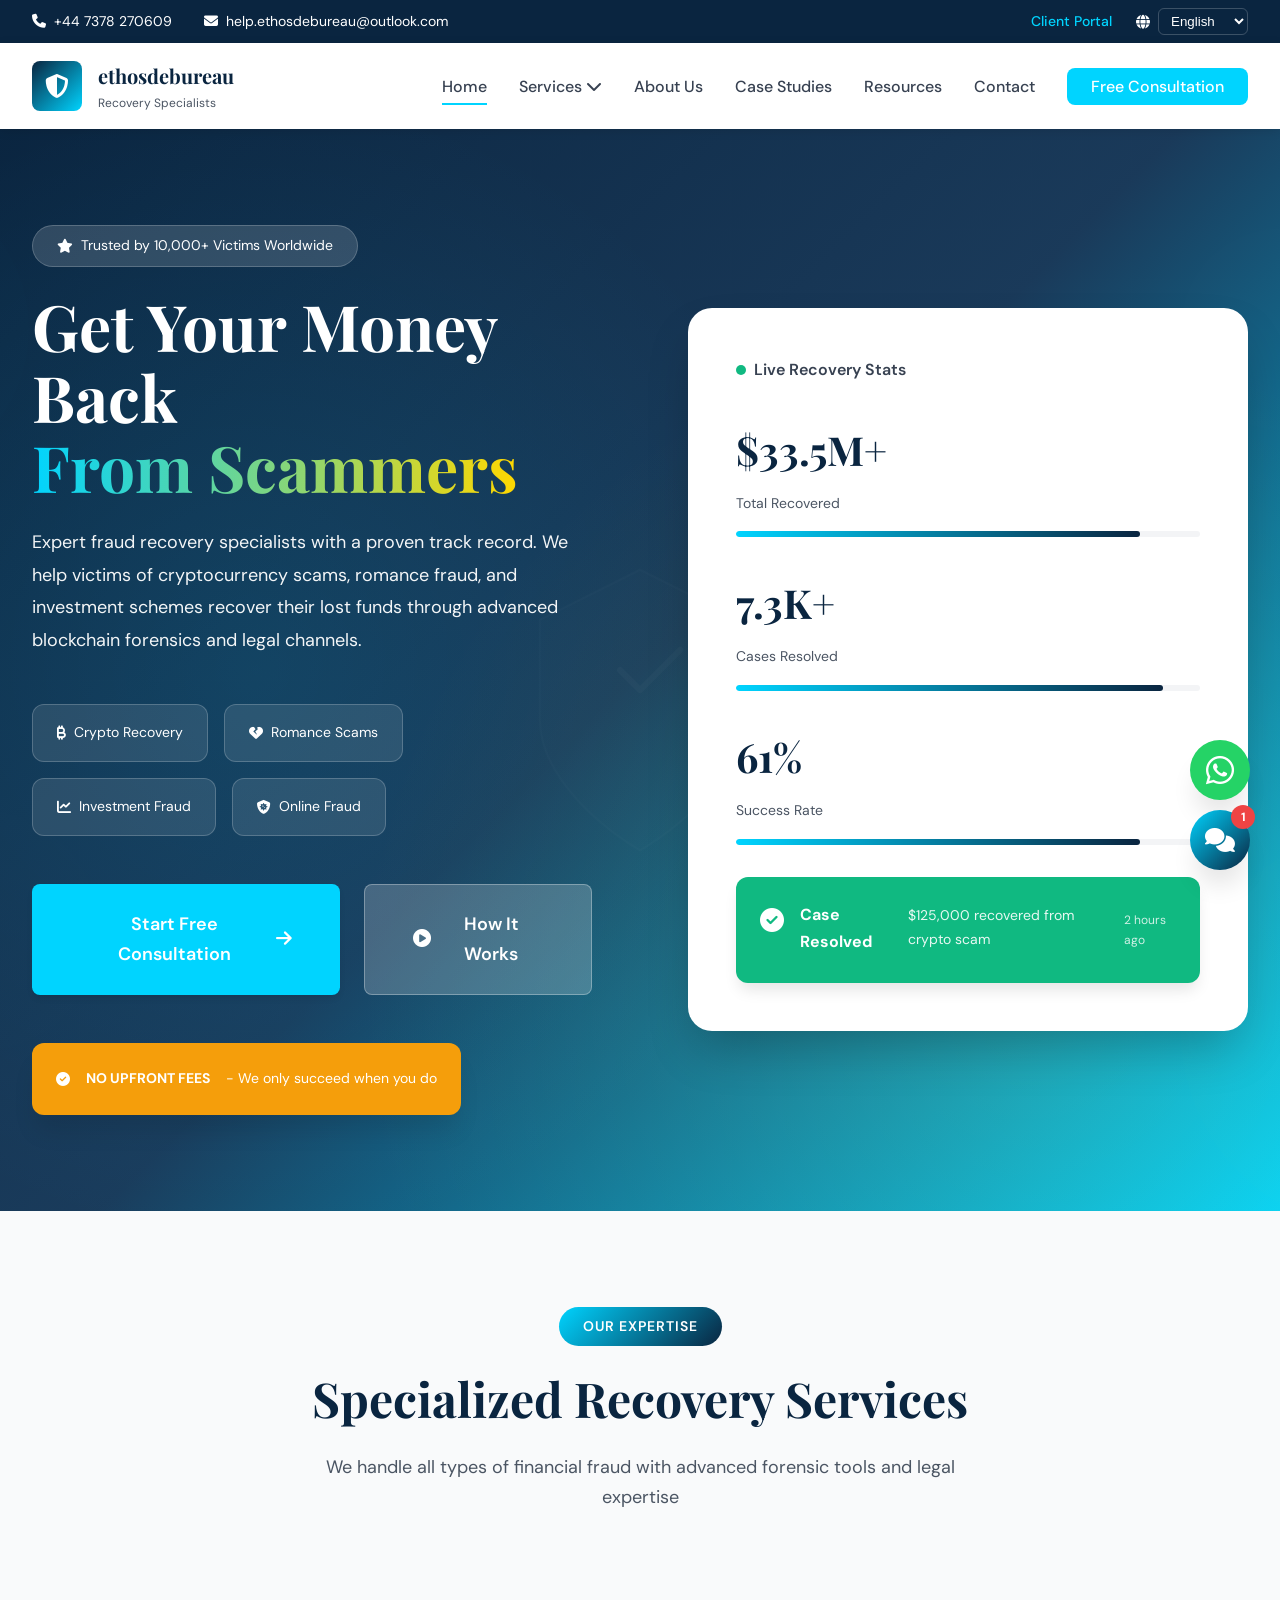
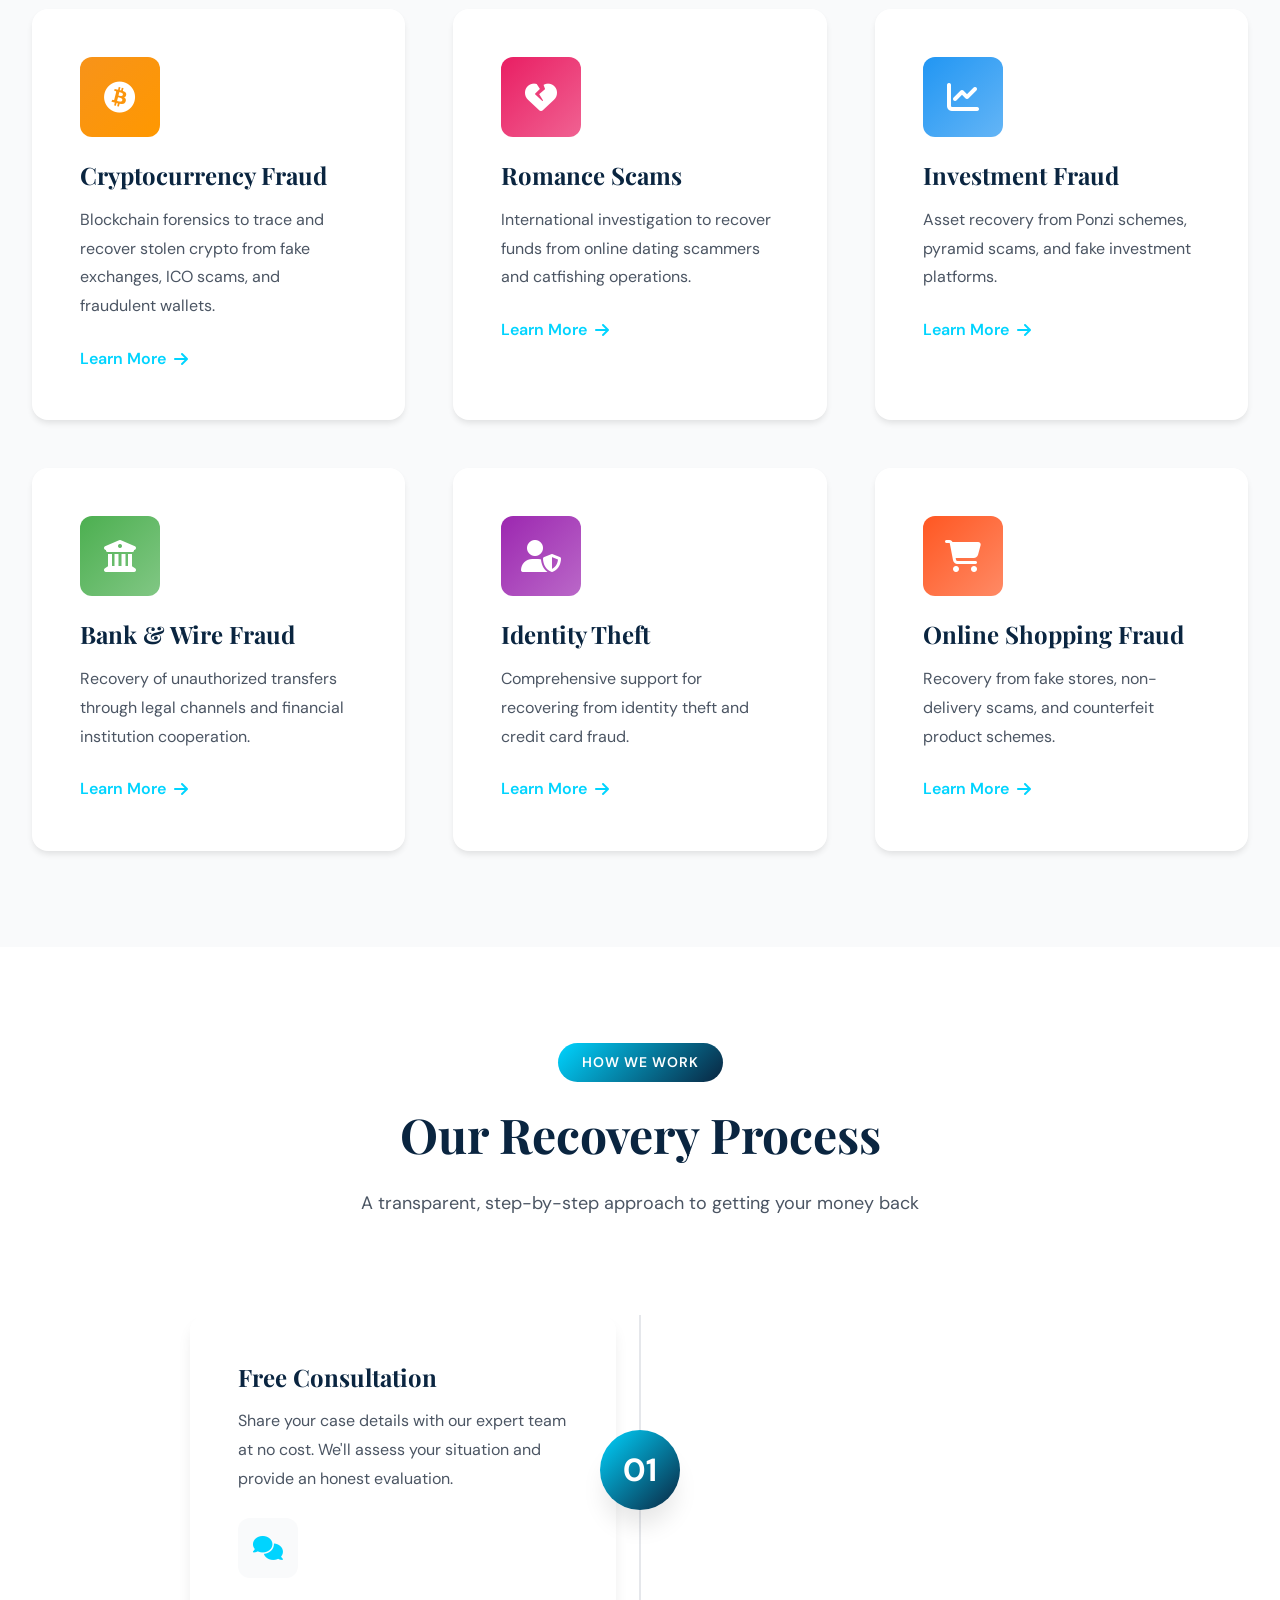
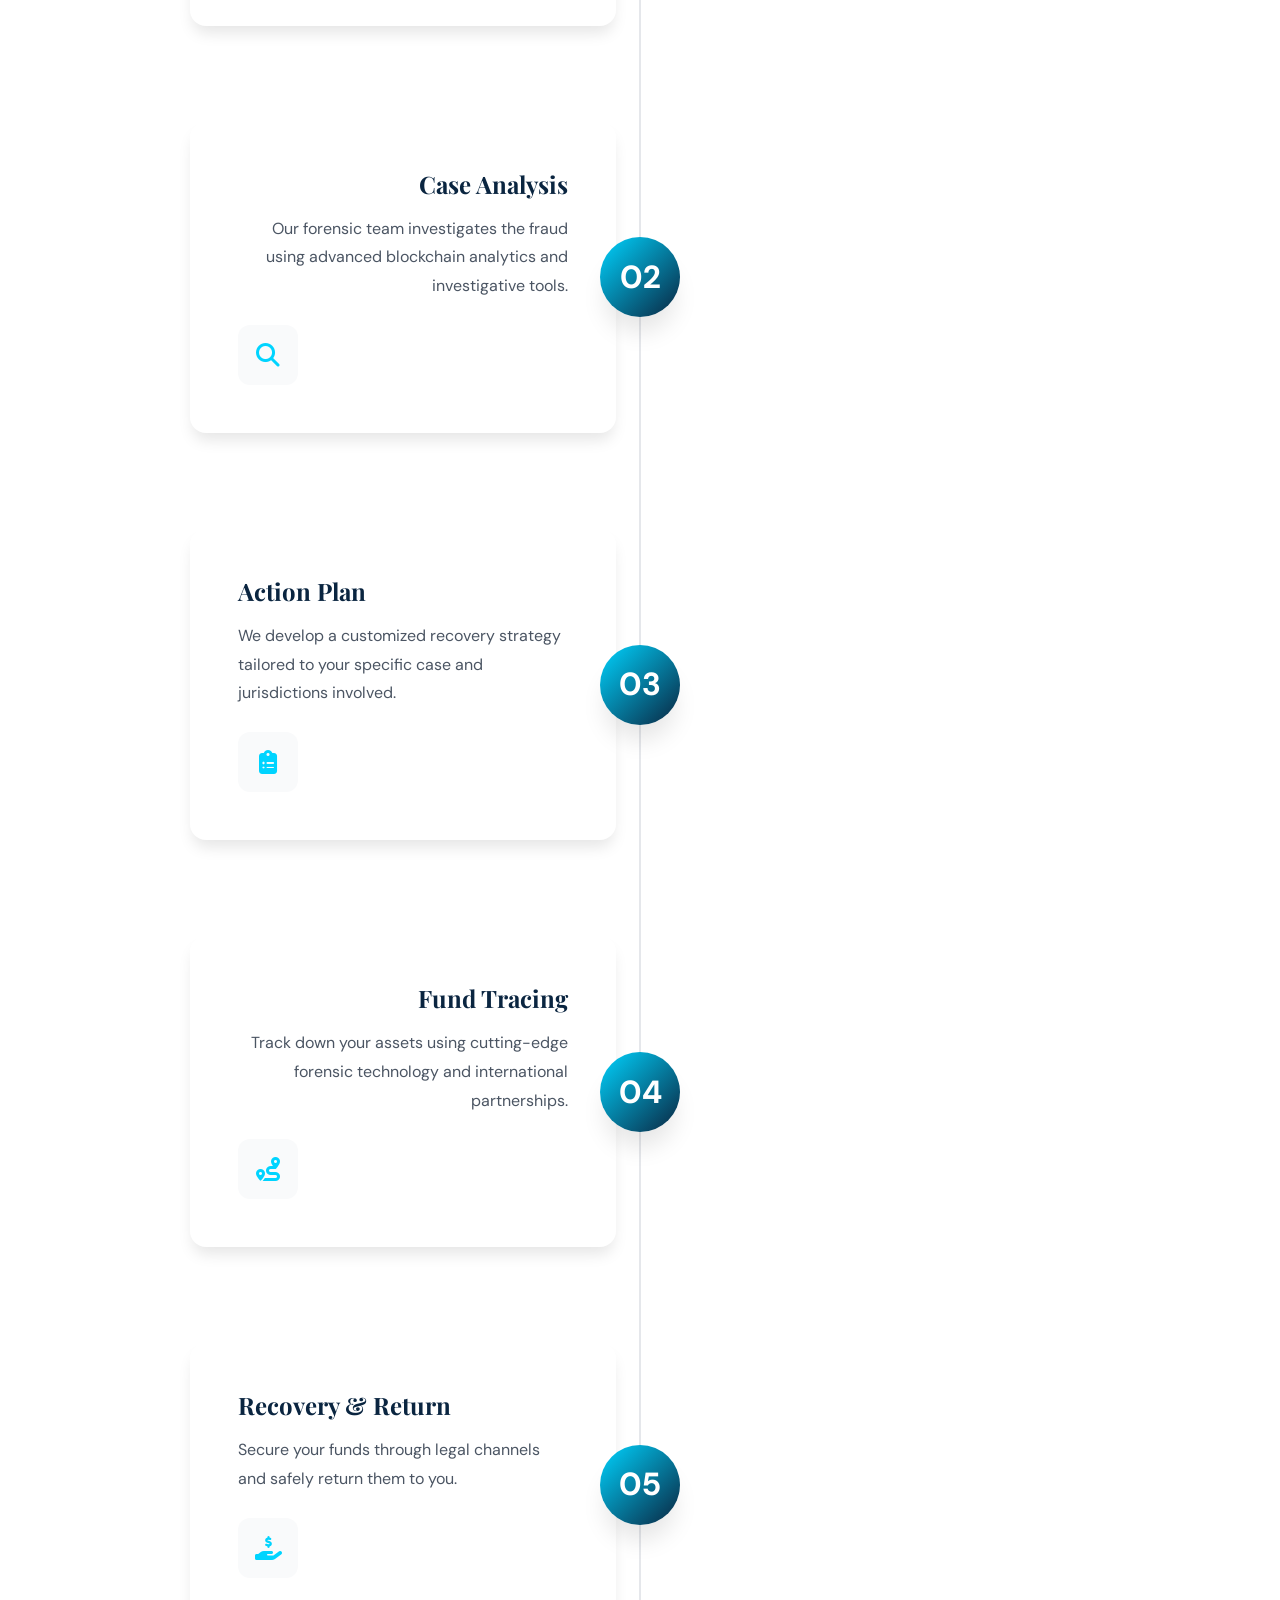
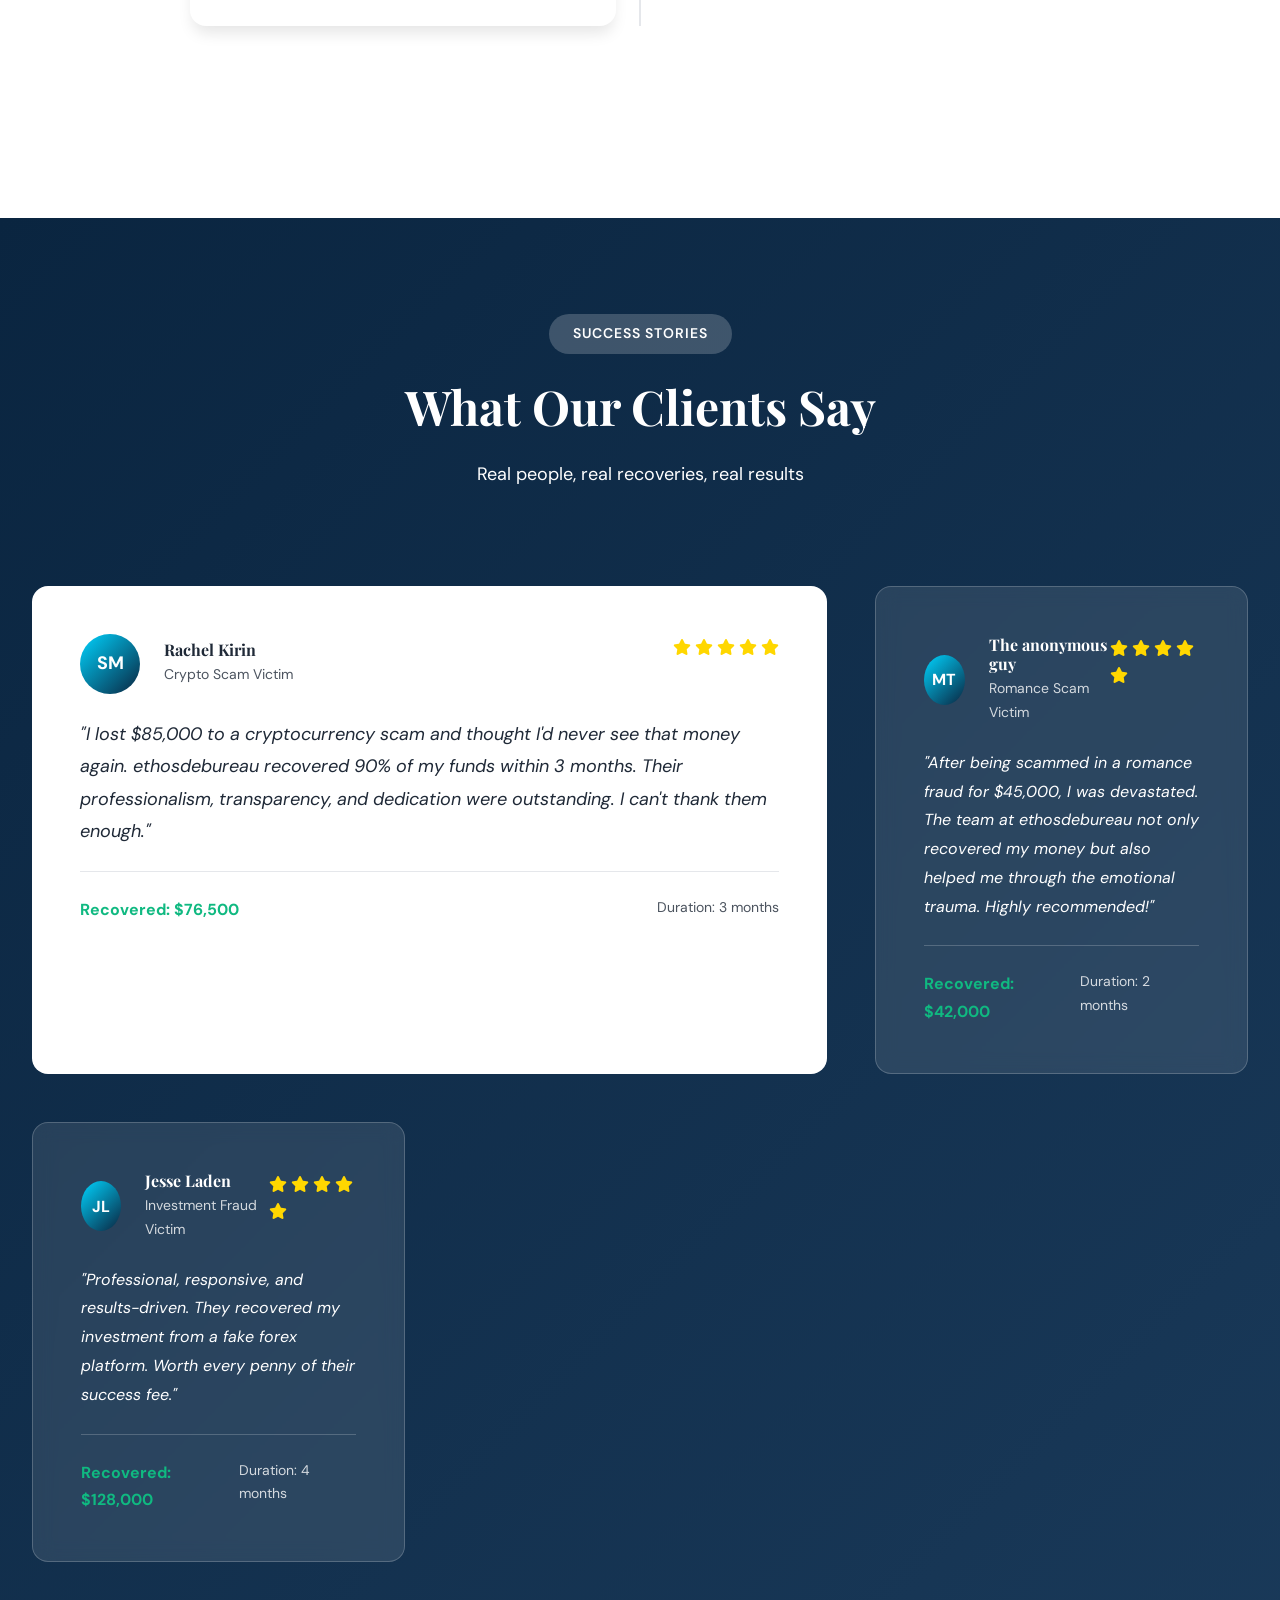
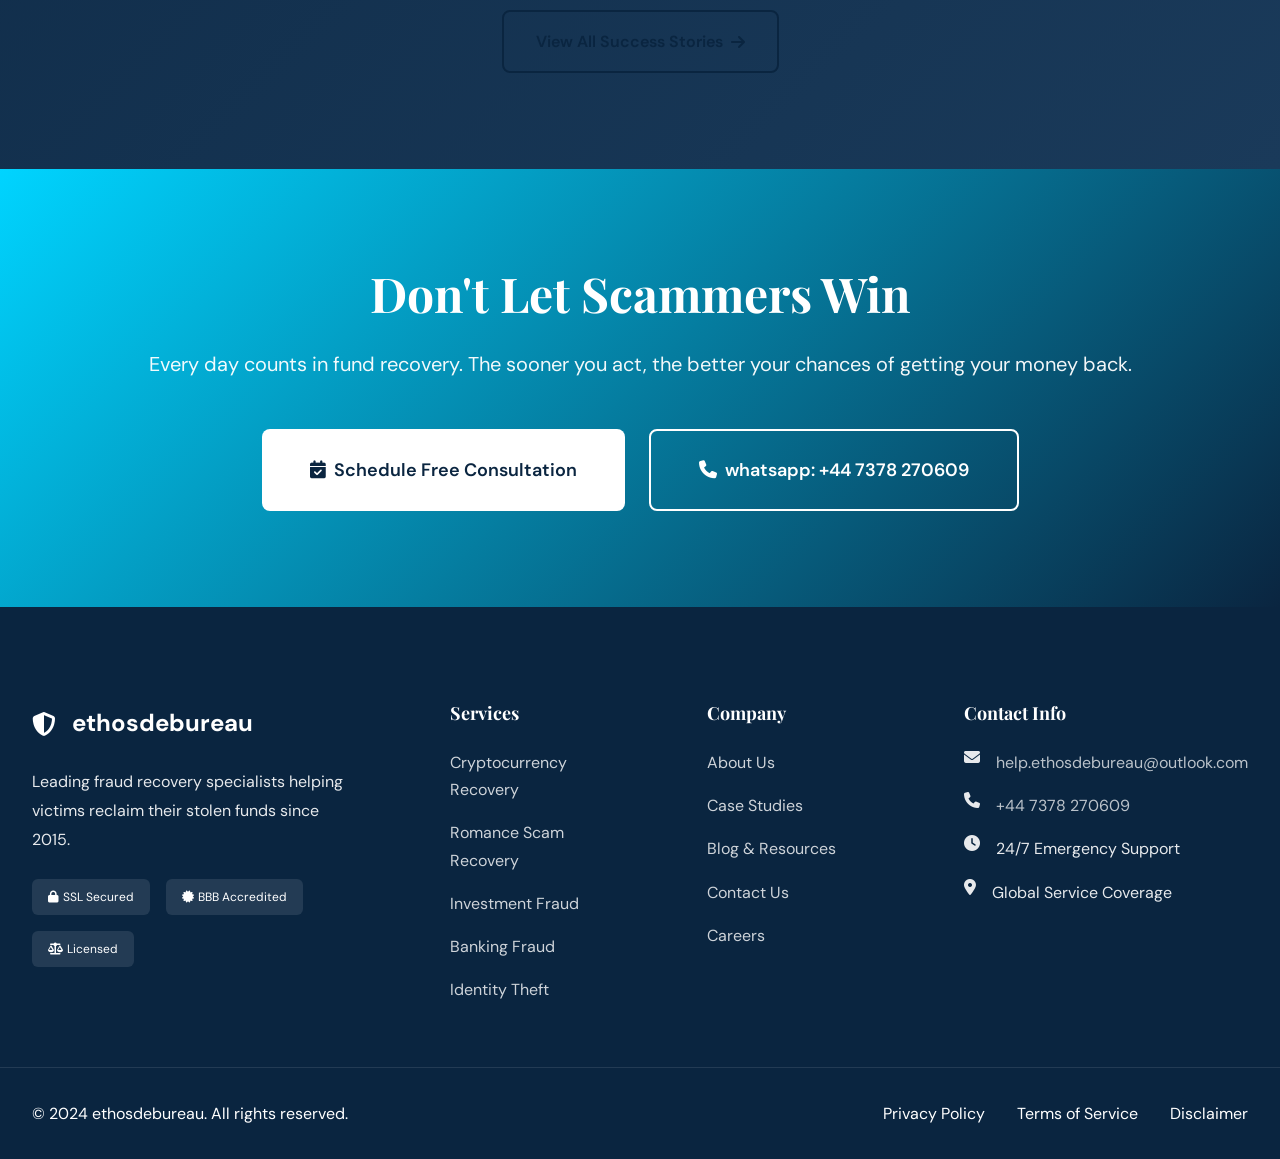
==== commit ea3c065c: "Update index.html" ====
--- a/index.html
+++ b/index.html
@@ -3,7 +3,7 @@
 <head>
     <meta charset="UTF-8">
     <meta name="viewport" content="width=device-width, initial-scale=1.0">
-    <title>ethikosBureau - Premium Scam Recovery Experts</title>
+    <title>ethosdebureau - Premium Scam Recovery Experts</title>
     <link rel="stylesheet" href="css/main.css">
     <link rel="stylesheet" href="css/animations.css">
     <link href="https://fonts.googleapis.com/css2?family=Playfair+Display:wght@400;600;700&family=DM+Sans:wght@400;500;600;700&display=swap" rel="stylesheet">
@@ -54,7 +54,7 @@
                 <div class="header-top-content">
                     <div class="contact-info">
                         <span><i class="fas fa-phone"></i> +44 7378 270609</span>
-                        <span><i class="fas fa-envelope"></i> info.ethikosbureau@gmail.com</span>
+                        <span><i class="fas fa-envelope"></i> help.ethosdebureau@outlook.com</span>
                     </div>
                     <div class="header-actions">
                         <a href="pages/login.html" class="header-link">Client Portal</a>
@@ -79,7 +79,7 @@
                             <i class="fas fa-shield-alt"></i>
                         </div>
                         <div class="logo-text">
-                            <span class="logo-name">ethikosBureau</span>
+                            <span class="logo-name">ethosdebureau</span>
                             <span class="logo-tagline">Recovery Specialists</span>
                         </div>
                     </a>
@@ -382,7 +382,7 @@
                         </div>
                     </div>
                     <p class="testimonial-text">
-                        "I lost $85,000 to a cryptocurrency scam and thought I'd never see that money again. ethikos Bureau recovered 90% of my funds within 3 months. Their professionalism, transparency, and dedication were outstanding. I can't thank them enough."
+                        "I lost $85,000 to a cryptocurrency scam and thought I'd never see that money again. ethosdebureau recovered 90% of my funds within 3 months. Their professionalism, transparency, and dedication were outstanding. I can't thank them enough."
                     </p>
                     <div class="testimonial-footer">
                         <span class="recovered-amount">Recovered: $76,500</span>
@@ -408,7 +408,7 @@
                         </div>
                     </div>
                     <p class="testimonial-text">
-                        "After being scammed in a romance fraud for $45,000, I was devastated. The team at Ethikos Bureau not only recovered my money but also helped me through the emotional trauma. Highly recommended!"
+                        "After being scammed in a romance fraud for $45,000, I was devastated. The team at ethosdebureau not only recovered my money but also helped me through the emotional trauma. Highly recommended!"
                     </p>
                     <div class="testimonial-footer">
                         <span class="recovered-amount">Recovered: $42,000</span>
@@ -480,7 +480,7 @@
                     <div class="footer-col">
                         <div class="footer-logo">
                             <i class="fas fa-shield-alt"></i>
-                            <span>Ethikos Bureau</span>
+                            <span>ethosdebureau</span>
                         </div>
                         <p>Leading fraud recovery specialists helping victims reclaim their stolen funds since 2015.</p>
                         <div class="footer-badges">
@@ -517,7 +517,7 @@
                         <ul class="contact-list">
                             <li>
                                 <i class="fas fa-envelope"></i>
-                                <a href="mailto:info.ethikosbureau@gmail.com">info.ethikosbureau@gmail.com</a>
+                                <a href="mailto:help.ethosdebureau@outlook.com">help.ethosdebureau@outlook.com</a>
                             </li>
                             <li>
                                 <i class="fas fa-phone"></i>
@@ -540,7 +540,7 @@
         <div class="footer-bottom">
             <div class="container">
                 <div class="footer-bottom-content">
-                    <p>&copy; 2024 Ethikos Bureau. All rights reserved.</p>
+                    <p>&copy; 2024 ethosdebureau. All rights reserved.</p>
                     <ul class="footer-links">
                         <li><a href="pages/privacy.html">Privacy Policy</a></li>
                         <li><a href="pages/terms.html">Terms of Service</a></li>
@@ -556,3 +556,4 @@
     <script src="js/chat.js"></script>
 </body>
 </html>
+
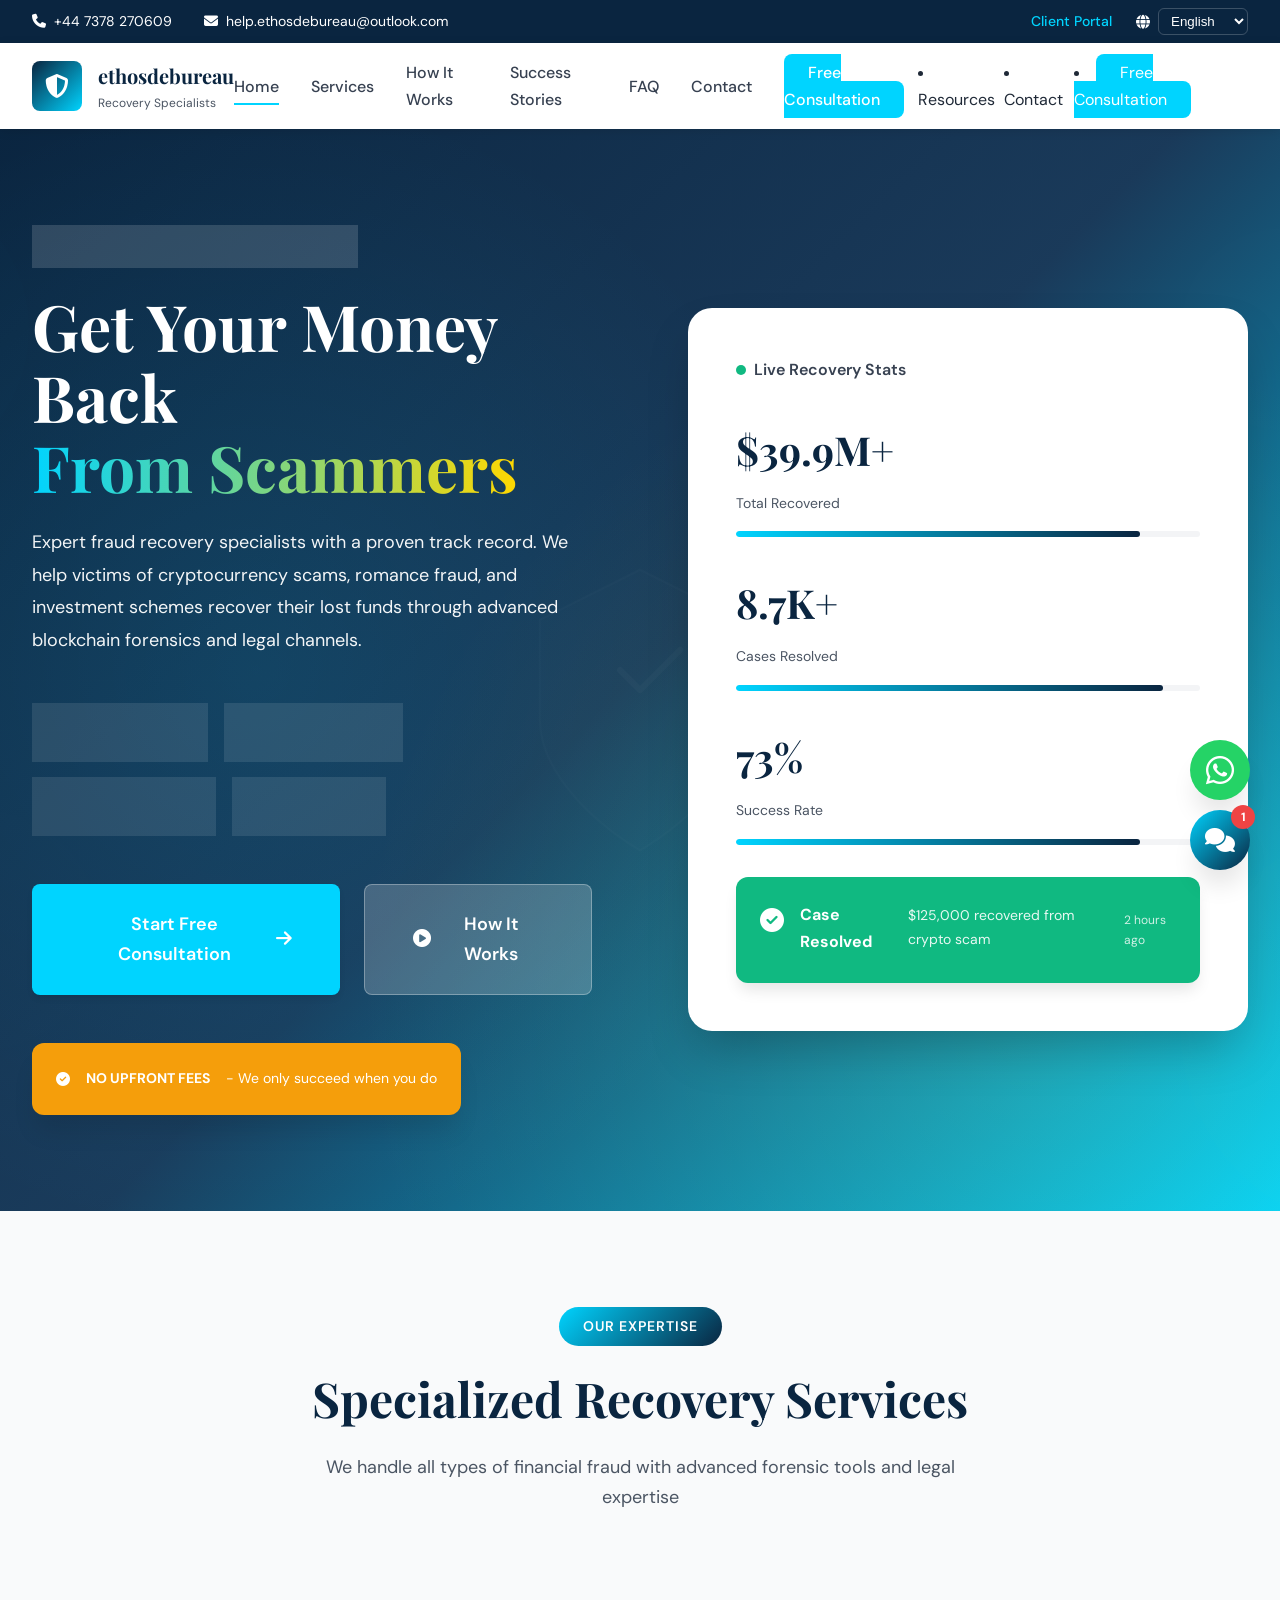
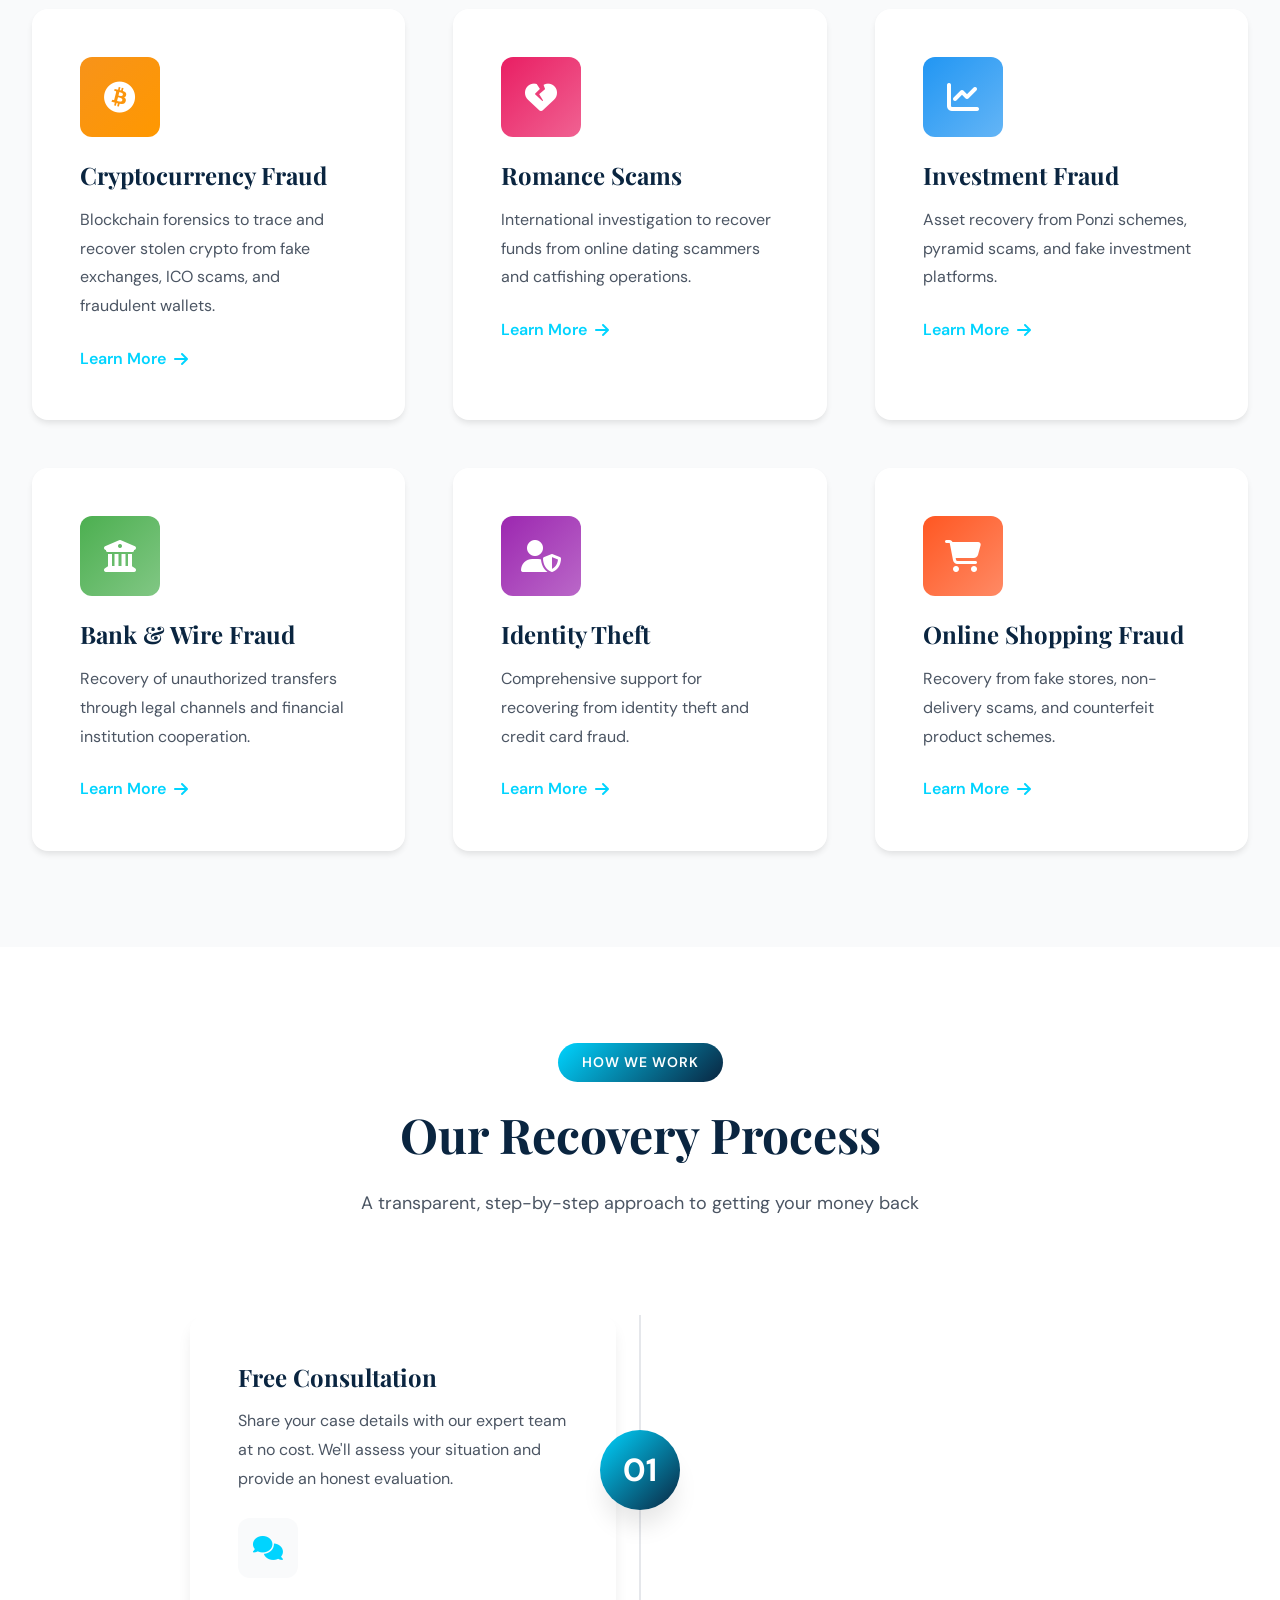
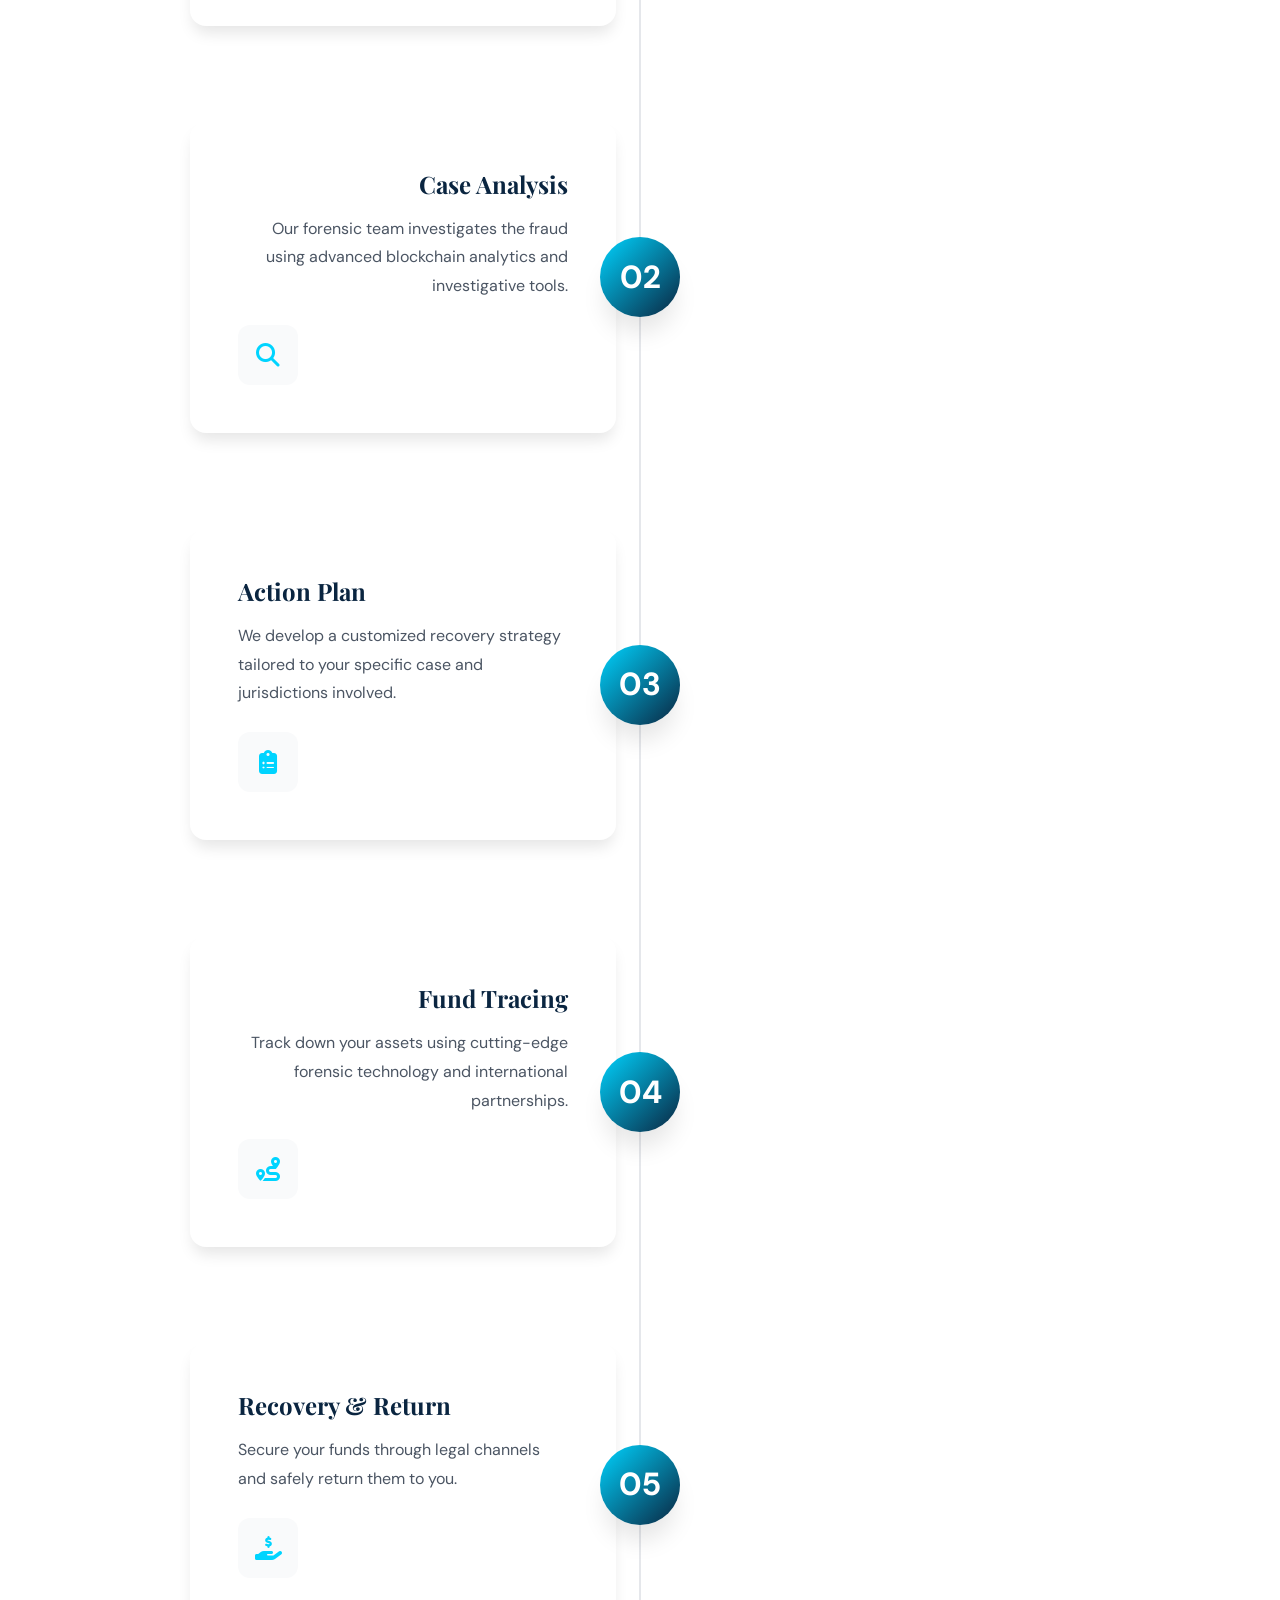
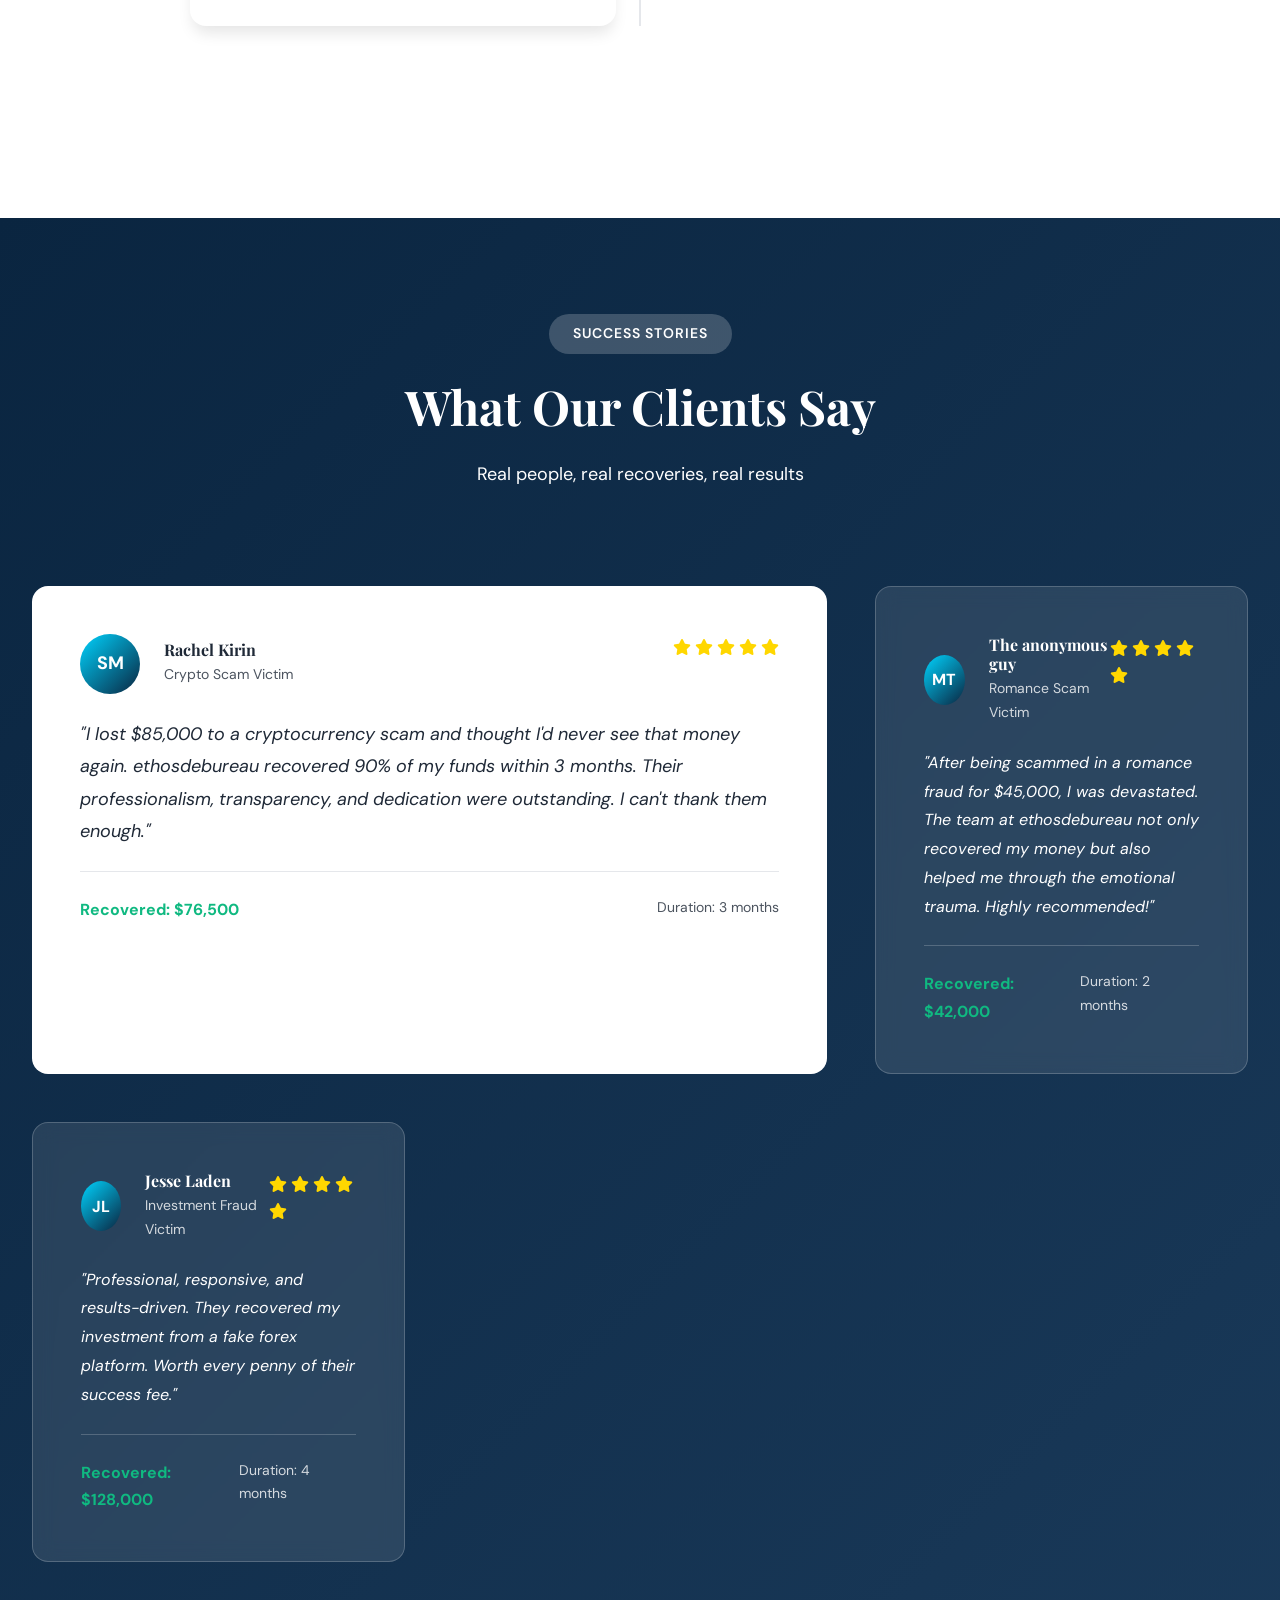
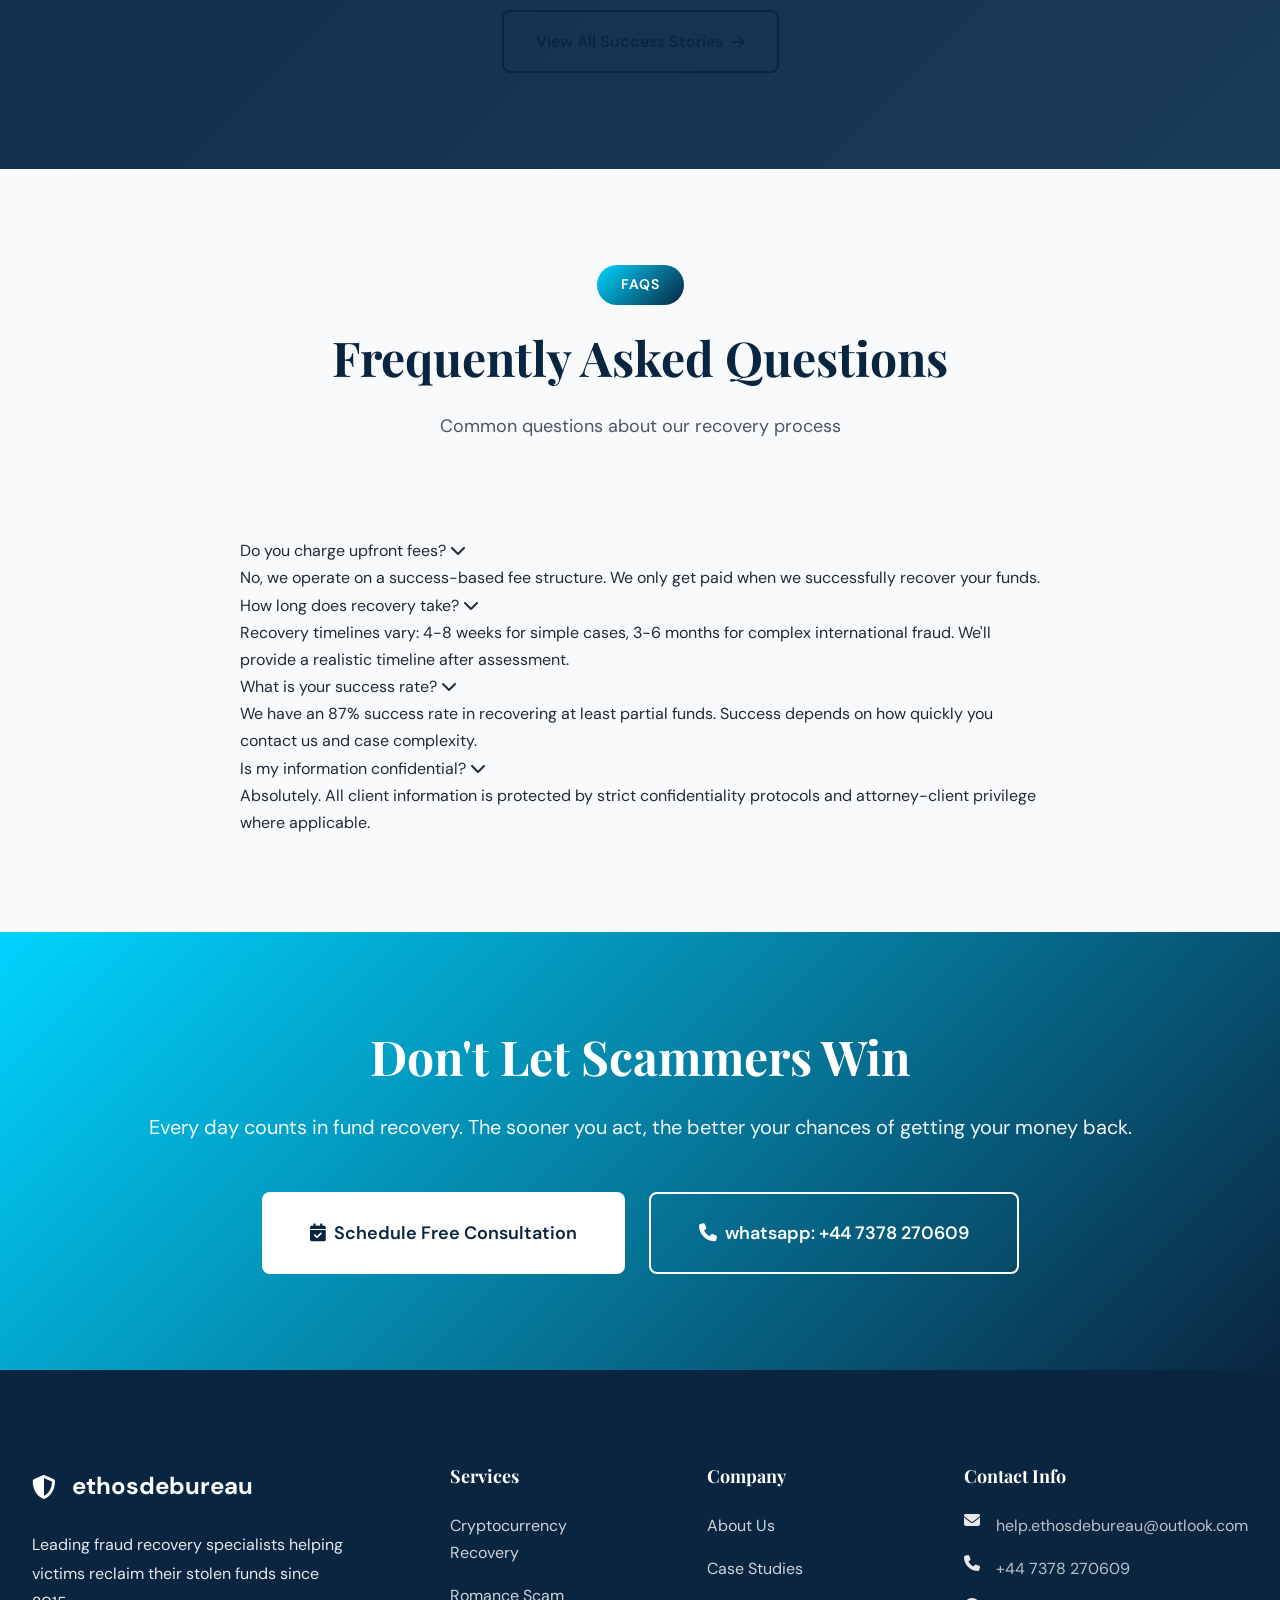
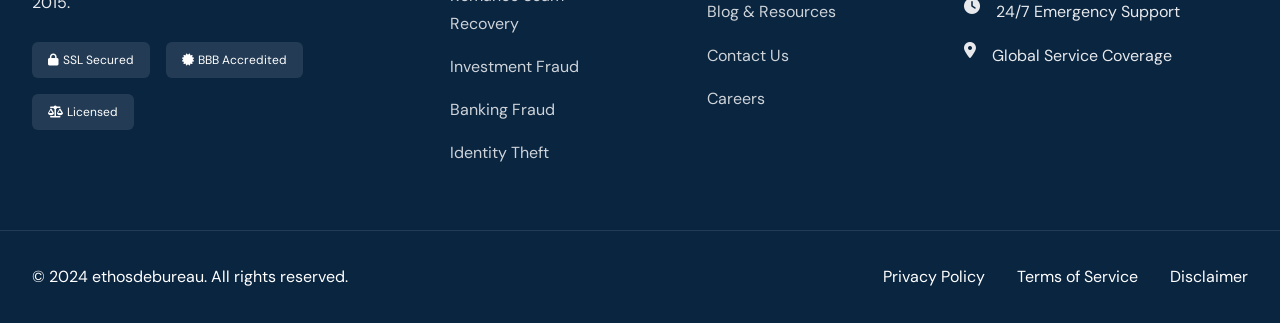
==== commit ec007cad: "Update index.html" ====
--- a/index.html
+++ b/index.html
@@ -85,18 +85,14 @@
                     </a>
                     
                     <ul class="nav-links" id="navLinks">
-                        <li><a href="index.html" class="active">Home</a></li>
-                        <li class="dropdown">
-                            <a href="pages/services.html">Services <i class="fas fa-chevron-down"></i></a>
-                            <div class="dropdown-menu">
-                                <a href="pages/services.html#crypto">Cryptocurrency Recovery</a>
-                                <a href="pages/services.html#romance">Romance Scam Recovery</a>
-                                <a href="pages/services.html#investment">Investment Fraud</a>
-                                <a href="pages/services.html#banking">Banking Fraud</a>
-                            </div>
-                        </li>
-                        <li><a href="pages/about.html">About Us</a></li>
-                        <li><a href="pages/case-studies.html">Case Studies</a></li>
+    <li><a href="#home" class="active">Home</a></li>
+    <li><a href="#services">Services</a></li>
+    <li><a href="#process">How It Works</a></li>
+    <li><a href="#testimonials">Success Stories</a></li>
+    <li><a href="#faq">FAQ</a></li>
+    <li><a href="pages/contact.html">Contact</a></li>
+    <li><a href="pages/contact.html" class="nav-cta">Free Consultation</a></li>
+</ul>
                         <li><a href="pages/blog.html">Resources</a></li>
                         <li><a href="pages/contact.html">Contact</a></li>
                         <li><a href="pages/contact.html" class="nav-cta">Free Consultation</a></li>
@@ -113,7 +109,7 @@
     </header>
 
     <!-- Hero Section -->
-    <section class="hero" style="background-image: url('images/hero/hero-bg.svg'); background-size: cover; background-position: center;">
+    <section id="home" class="hero" style="background-image: url('images/hero/hero-bg.svg'); background-size: cover; background-position: center;">
         <div class="hero-bg">
             <div class="hero-gradient"></div>
             <div class="hero-pattern"></div>
@@ -212,7 +208,7 @@
     </section>
 
     <!-- Services Preview -->
-    <section class="services-preview section-padding">
+    <section id="services" class="services-preview section-padding">
         <div class="container">
             <div class="section-header text-center fade-in">
                 <span class="section-label">Our Expertise</span>
@@ -353,7 +349,7 @@
     </section>
 
     <!-- Testimonials -->
-    <section class="testimonials-section section-padding">
+    <section id="testimonials" class="testimonials-section section-padding">
         <div class="container">
             <div class="section-header text-center fade-in">
                 <span class="section-label">Success Stories</span>
@@ -452,6 +448,60 @@
         </div>
     </section>
 
+    <!-- FAQ Section -->
+<section id="faq" class="section-padding" style="background: var(--gray-50);">
+    <div class="container">
+        <div class="section-header text-center fade-in">
+            <span class="section-label">FAQs</span>
+            <h2 class="section-title">Frequently Asked Questions</h2>
+            <p class="section-description">
+                Common questions about our recovery process
+            </p>
+        </div>
+
+        <div style="max-width: 800px; margin: 0 auto;">
+            <div class="faq-item">
+                <div class="faq-question">
+                    <span>Do you charge upfront fees?</span>
+                    <i class="fas fa-chevron-down"></i>
+                </div>
+                <div class="faq-answer">
+                    No, we operate on a success-based fee structure. We only get paid when we successfully recover your funds.
+                </div>
+            </div>
+
+            <div class="faq-item">
+                <div class="faq-question">
+                    <span>How long does recovery take?</span>
+                    <i class="fas fa-chevron-down"></i>
+                </div>
+                <div class="faq-answer">
+                    Recovery timelines vary: 4-8 weeks for simple cases, 3-6 months for complex international fraud. We'll provide a realistic timeline after assessment.
+                </div>
+            </div>
+
+            <div class="faq-item">
+                <div class="faq-question">
+                    <span>What is your success rate?</span>
+                    <i class="fas fa-chevron-down"></i>
+                </div>
+                <div class="faq-answer">
+                    We have an 87% success rate in recovering at least partial funds. Success depends on how quickly you contact us and case complexity.
+                </div>
+            </div>
+
+            <div class="faq-item">
+                <div class="faq-question">
+                    <span>Is my information confidential?</span>
+                    <i class="fas fa-chevron-down"></i>
+                </div>
+                <div class="faq-answer">
+                    Absolutely. All client information is protected by strict confidentiality protocols and attorney-client privilege where applicable.
+                </div>
+            </div>
+        </div>
+    </div>
+</section>
     <!-- CTA Section -->
     <section class="cta-section">
         <div class="container">
@@ -554,6 +604,25 @@
     <script src="js/main.js"></script>
     <script src="js/animations.js"></script>
     <script src="js/chat.js"></script>
+    <script>
+// FAQ Toggle
+document.querySelectorAll('.faq-item').forEach(item => {
+    item.querySelector('.faq-question').addEventListener('click', () => {
+        const isActive = item.classList.contains('active');
+        
+        // Close all items
+        document.querySelectorAll('.faq-item').forEach(i => {
+            i.classList.remove('active');
+        });
+        
+        // Open clicked item if it wasn't active
+        if (!isActive) {
+            item.classList.add('active');
+        }
+    });
+});
+</script>
 </body>
 </html>
 
+
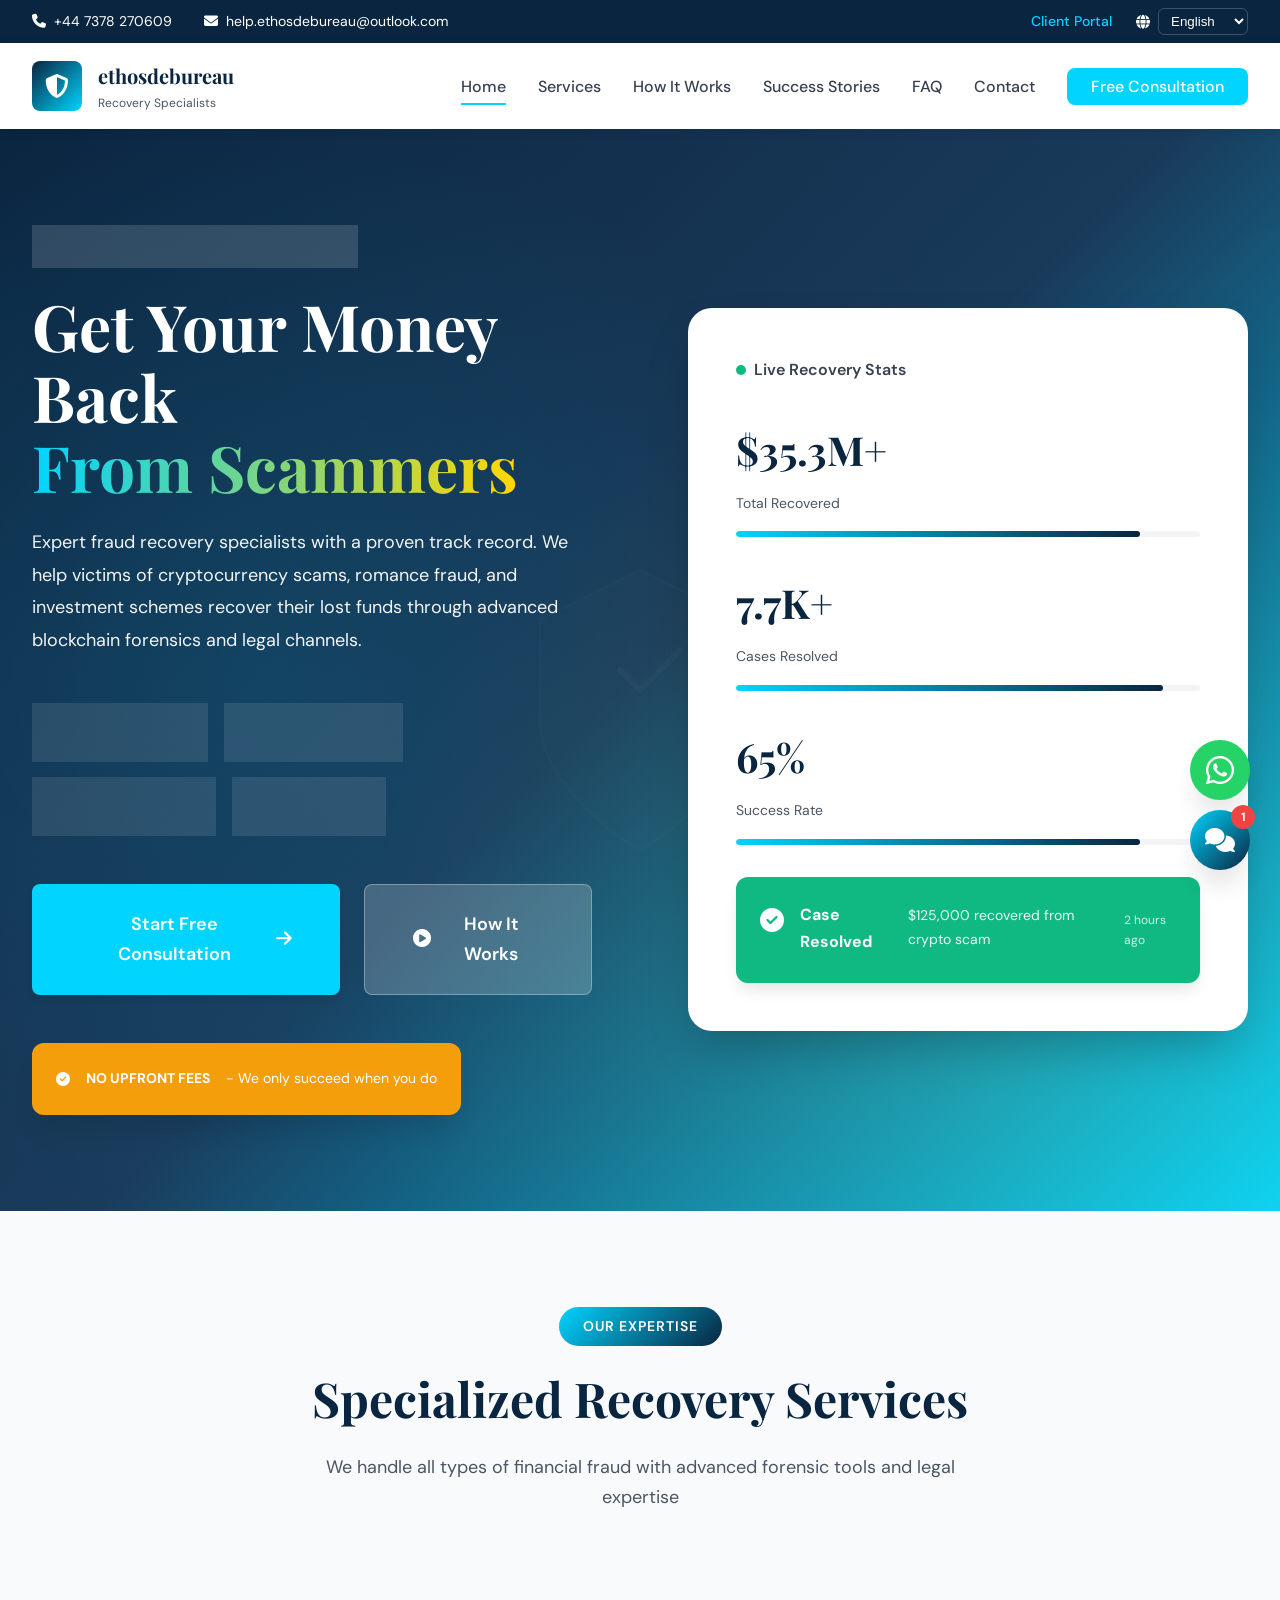
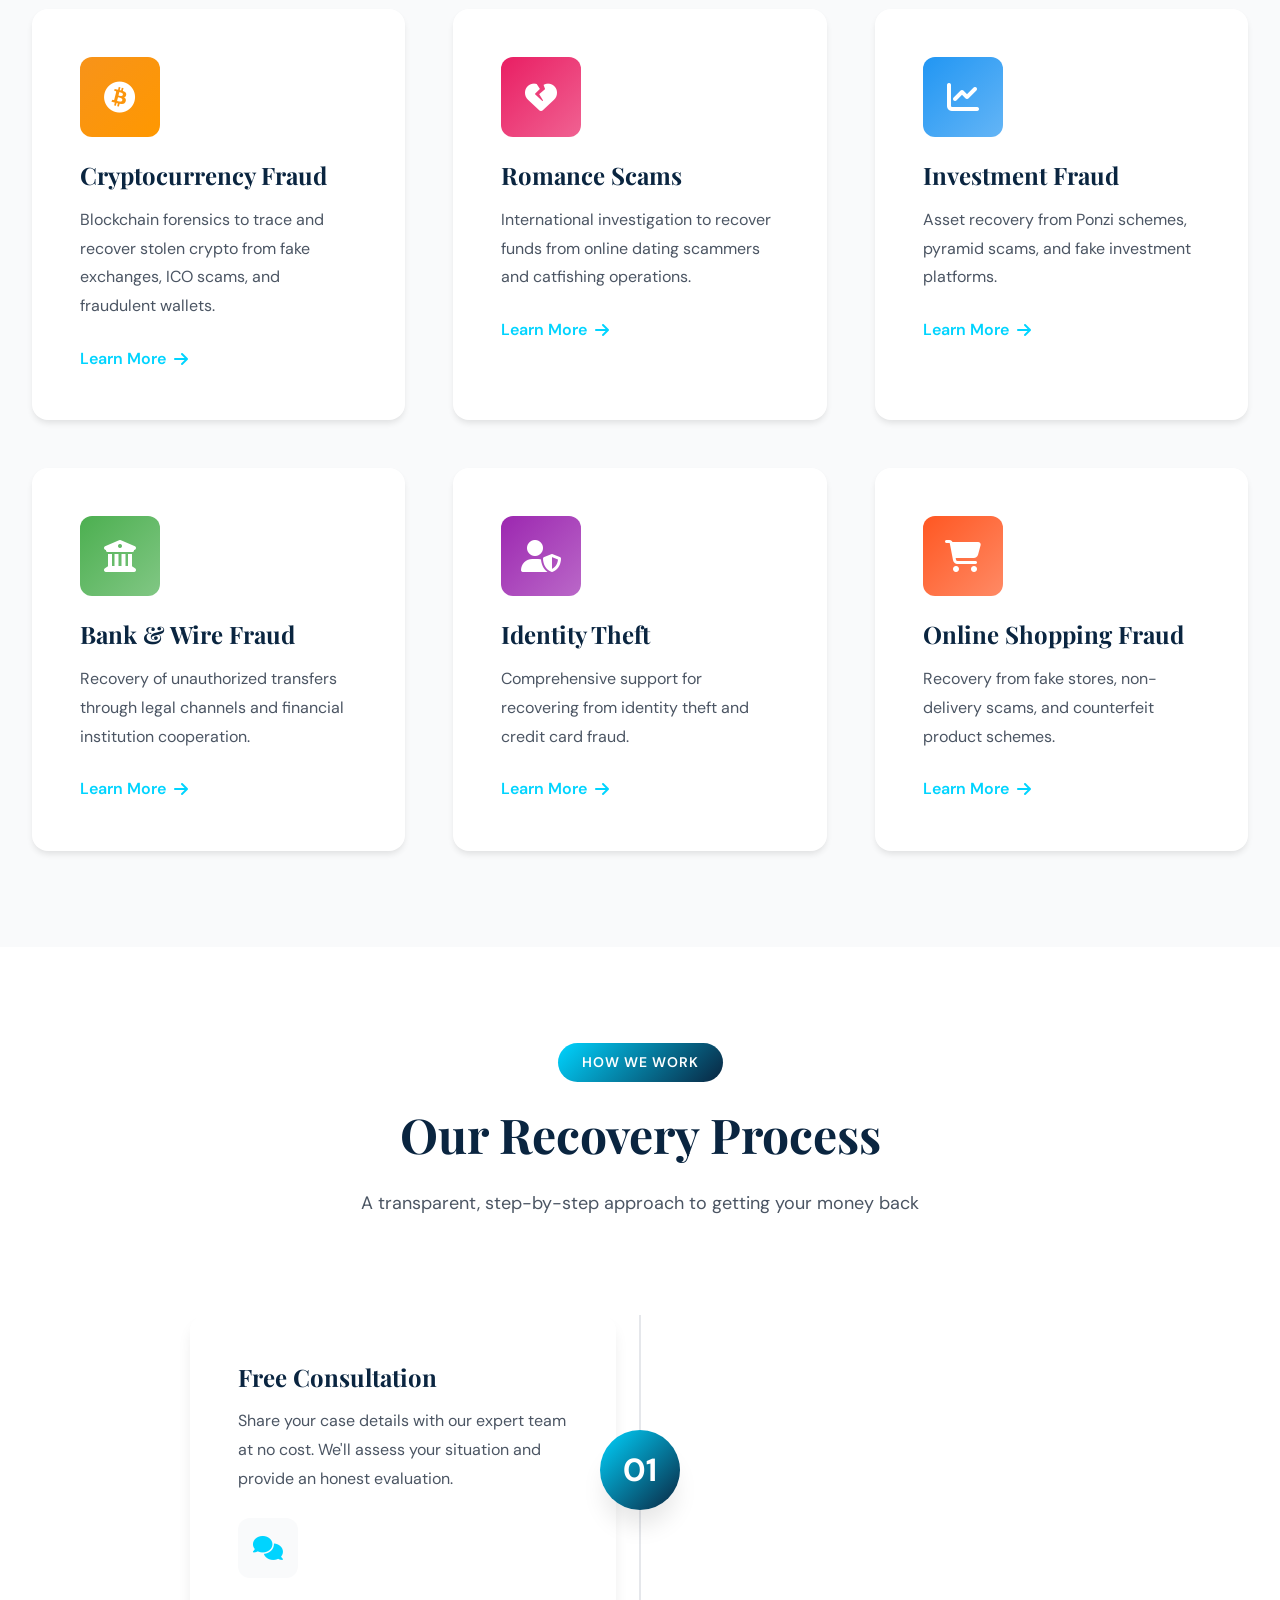
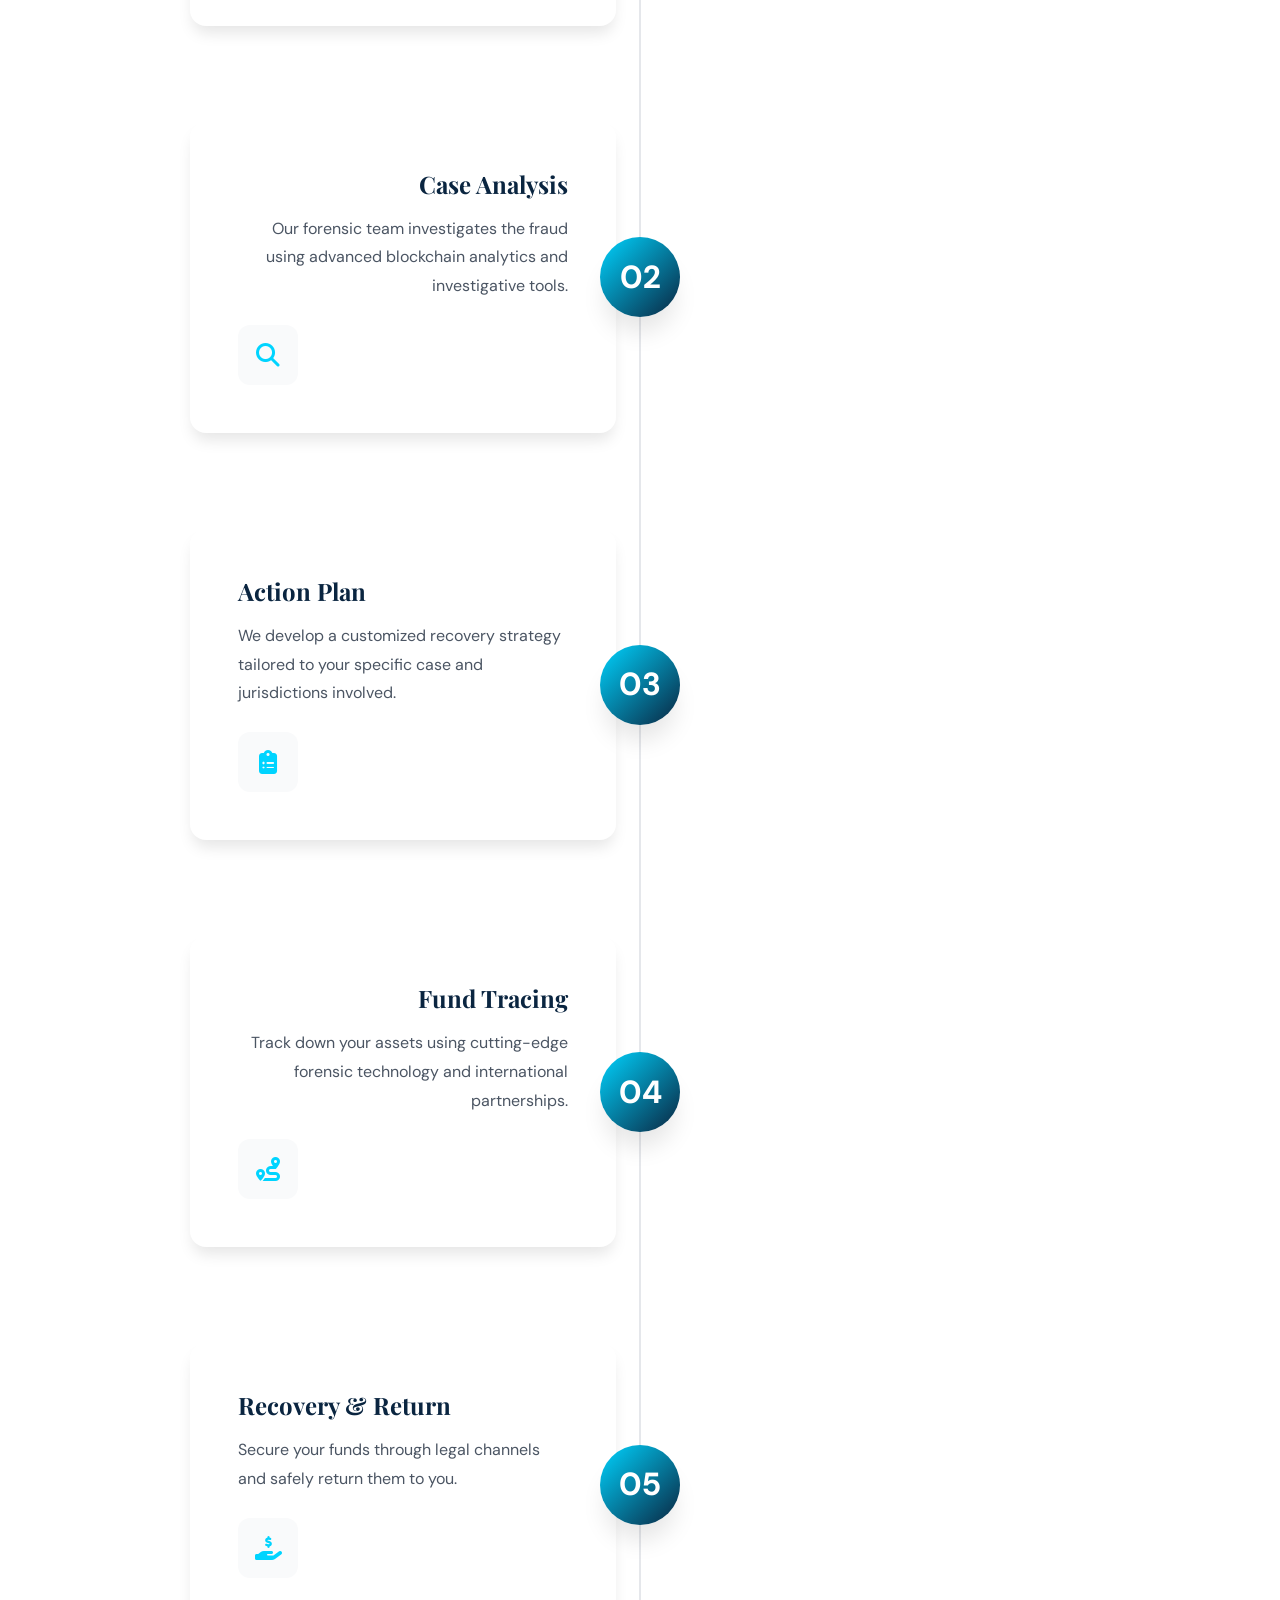
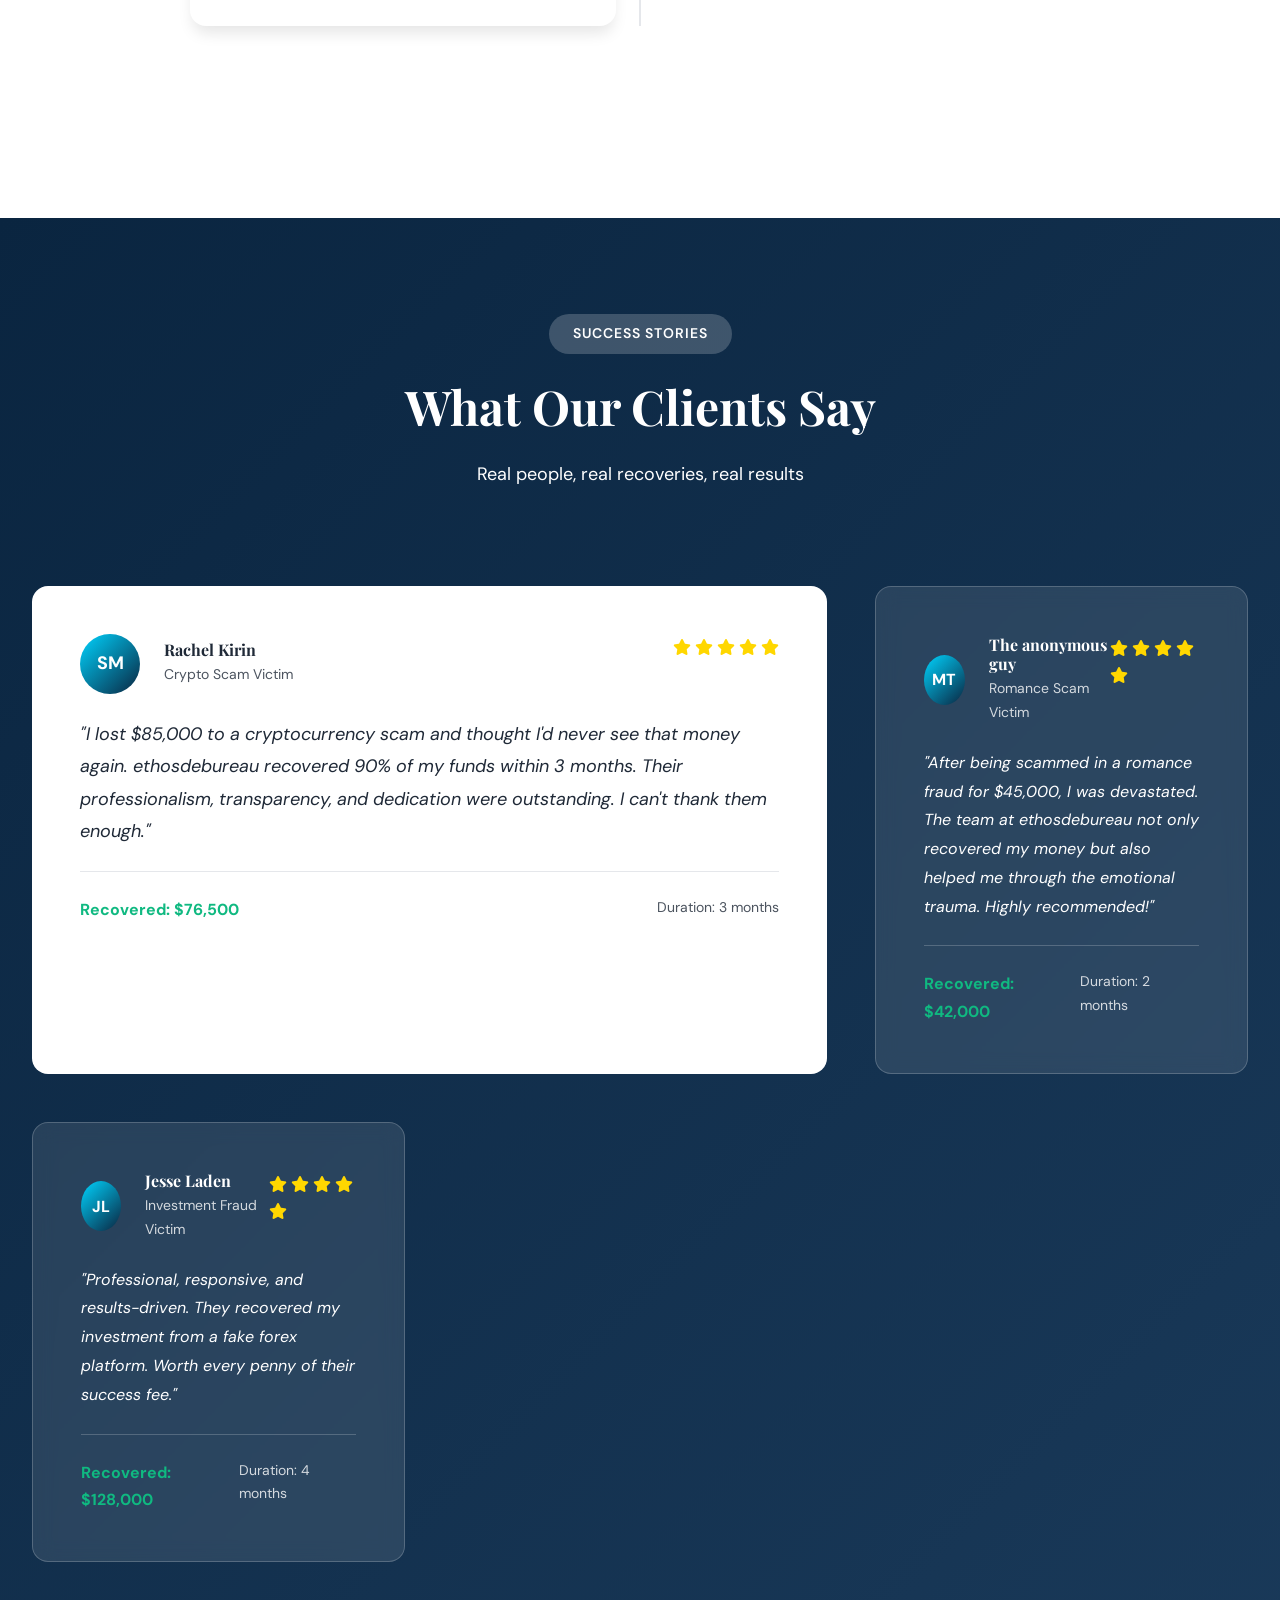
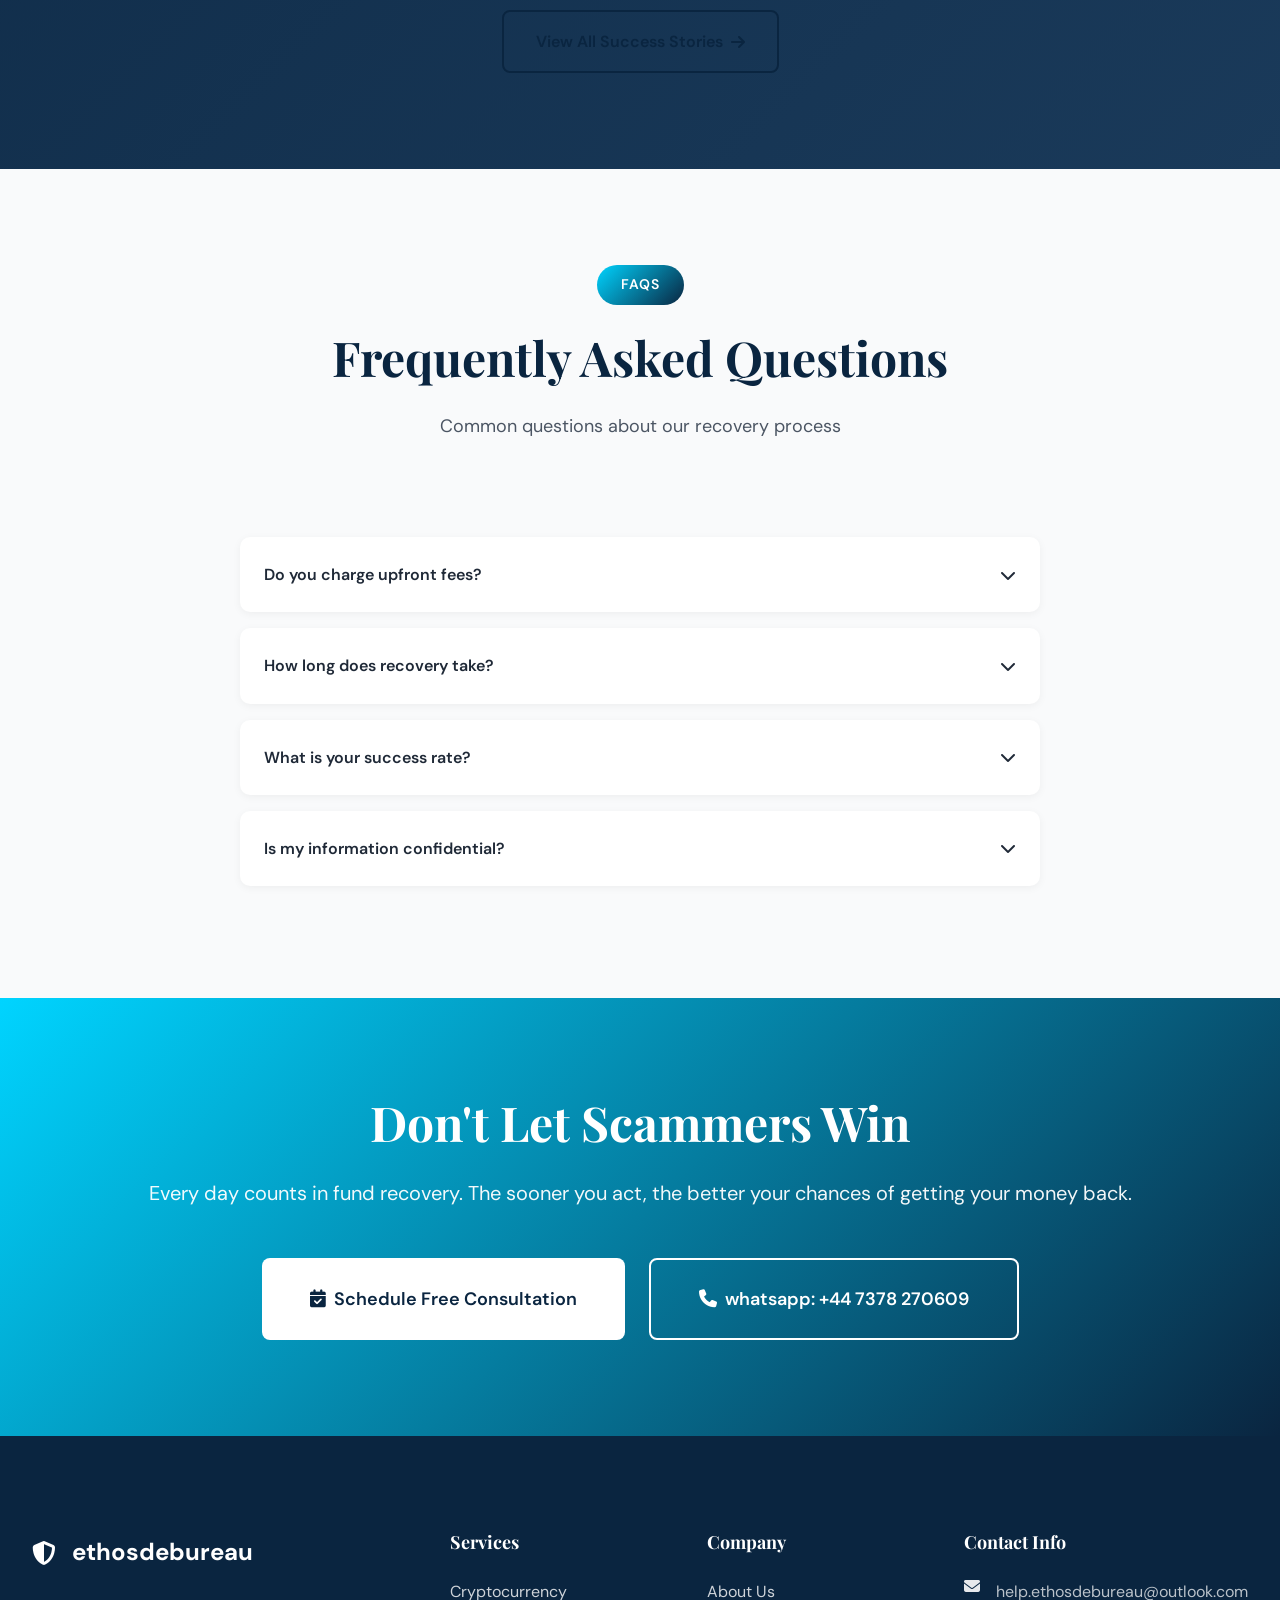
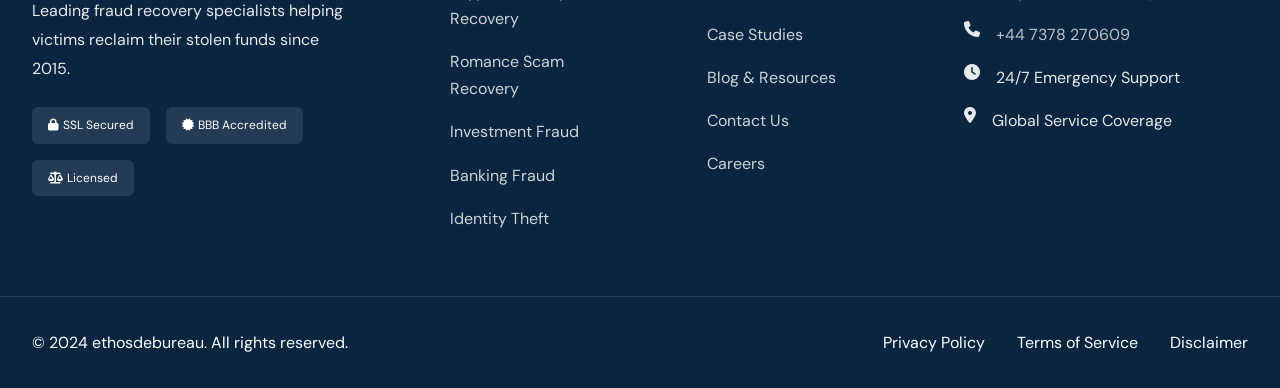
==== commit 1a01c6b6: "Update index.html" ====
--- a/index.html
+++ b/index.html
@@ -93,10 +93,6 @@
     <li><a href="pages/contact.html">Contact</a></li>
     <li><a href="pages/contact.html" class="nav-cta">Free Consultation</a></li>
 </ul>
-                        <li><a href="pages/blog.html">Resources</a></li>
-                        <li><a href="pages/contact.html">Contact</a></li>
-                        <li><a href="pages/contact.html" class="nav-cta">Free Consultation</a></li>
-                    </ul>
 
                     <button class="mobile-menu-btn" id="mobileMenuBtn">
                         <span></span>
@@ -626,3 +622,4 @@
 </html>
 
 
+
--- a/css/main.css
+++ b/css/main.css
@@ -1,5 +1,5 @@
 /* ==========================================
-   ETHIKOS BUREAU - PREMIUM CSS
+   ETH0SDEUREAU - PREMIUM CSS
    Modern, Sophisticated Design System
    ========================================== */
 
@@ -1424,3 +1424,43 @@
         transform: translateY(-10px);
     }
 }
+
+/* FAQ Styles */
+.faq-item {
+    background: var(--white);
+    margin-bottom: 1rem;
+    border-radius: 10px;
+    overflow: hidden;
+    box-shadow: 0 2px 8px rgba(0,0,0,0.05);
+}
+
+.faq-question {
+    padding: 1.5rem;
+    cursor: pointer;
+    display: flex;
+    justify-content: space-between;
+    align-items: center;
+    font-weight: 600;
+    transition: all 0.3s;
+}
+
+.faq-question:hover {
+    background: var(--gray-50);
+}
+
+.faq-answer {
+    max-height: 0;
+    overflow: hidden;
+    transition: max-height 0.3s ease;
+    padding: 0 1.5rem;
+    color: var(--gray-600);
+}
+
+.faq-item.active .faq-answer {
+    max-height: 200px;
+    padding: 0 1.5rem 1.5rem;
+}
+
+.faq-item.active .faq-question i {
+    transform: rotate(180deg);
+}
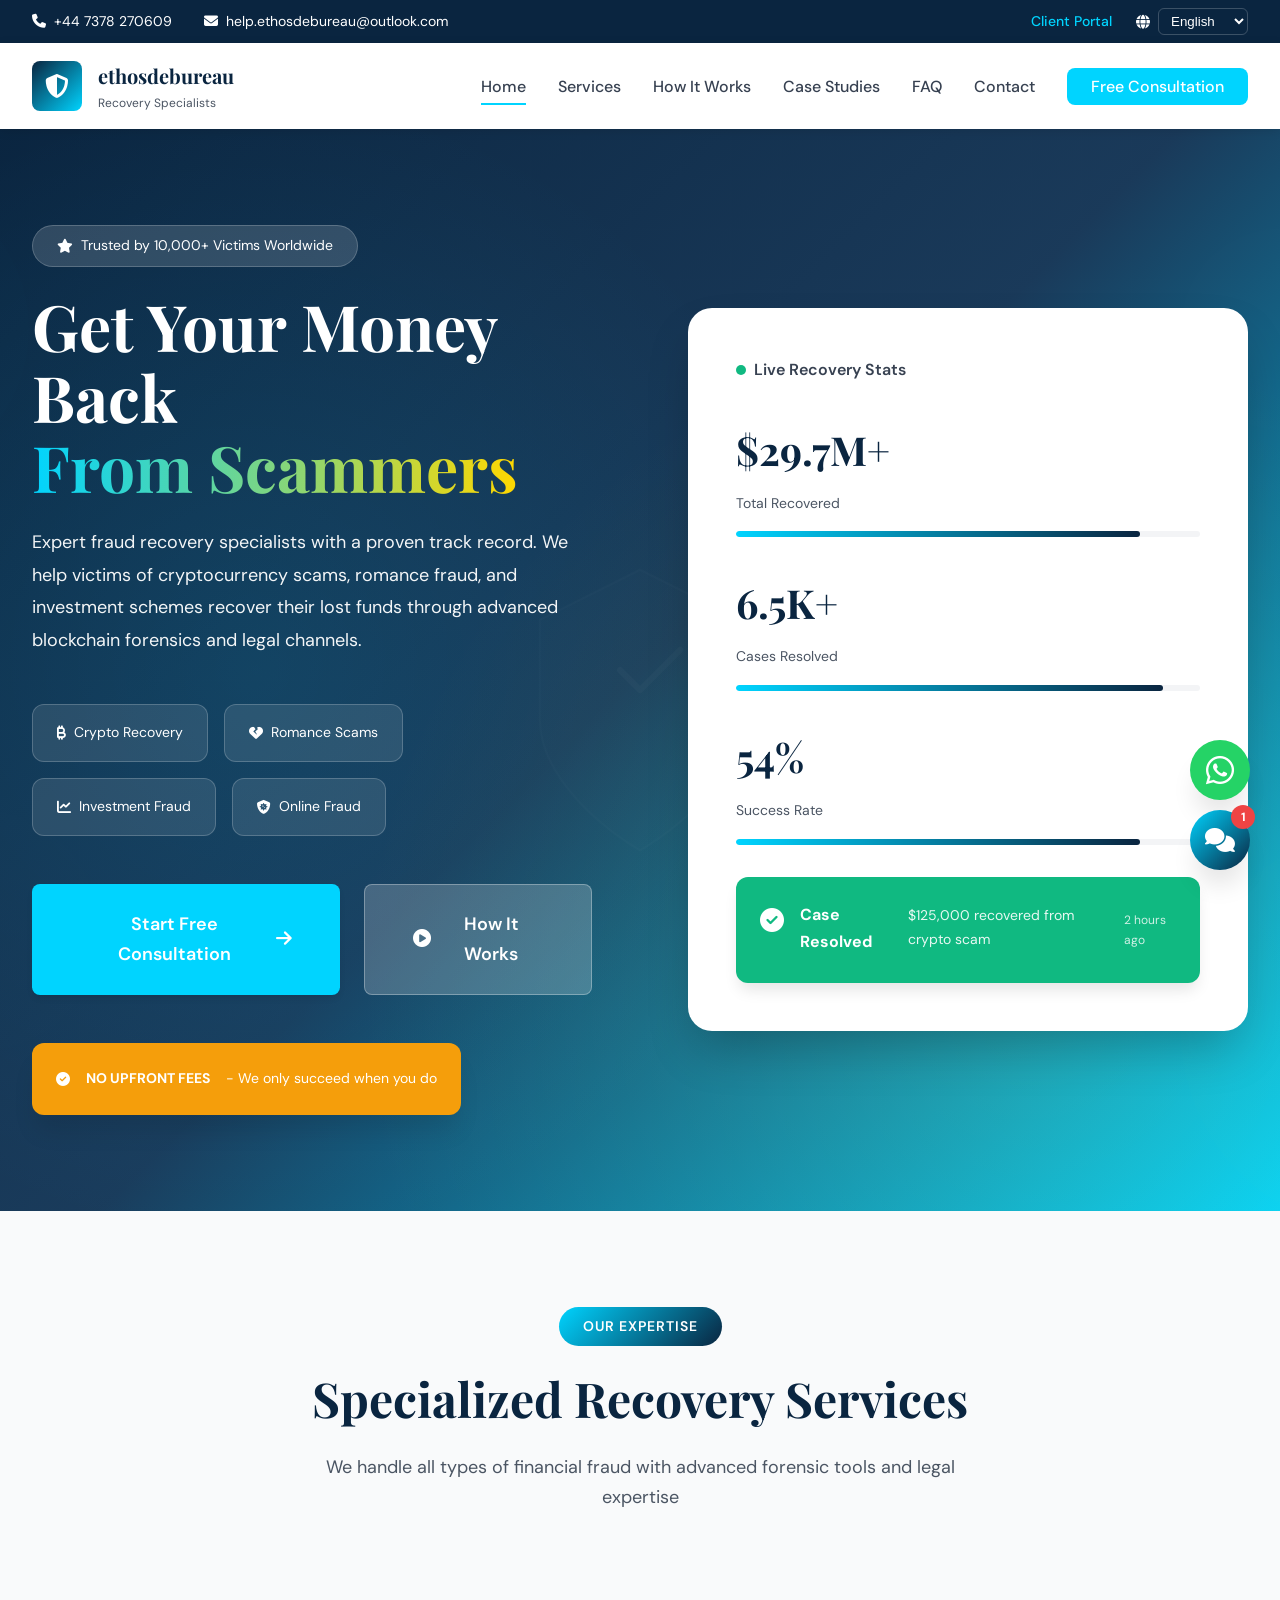
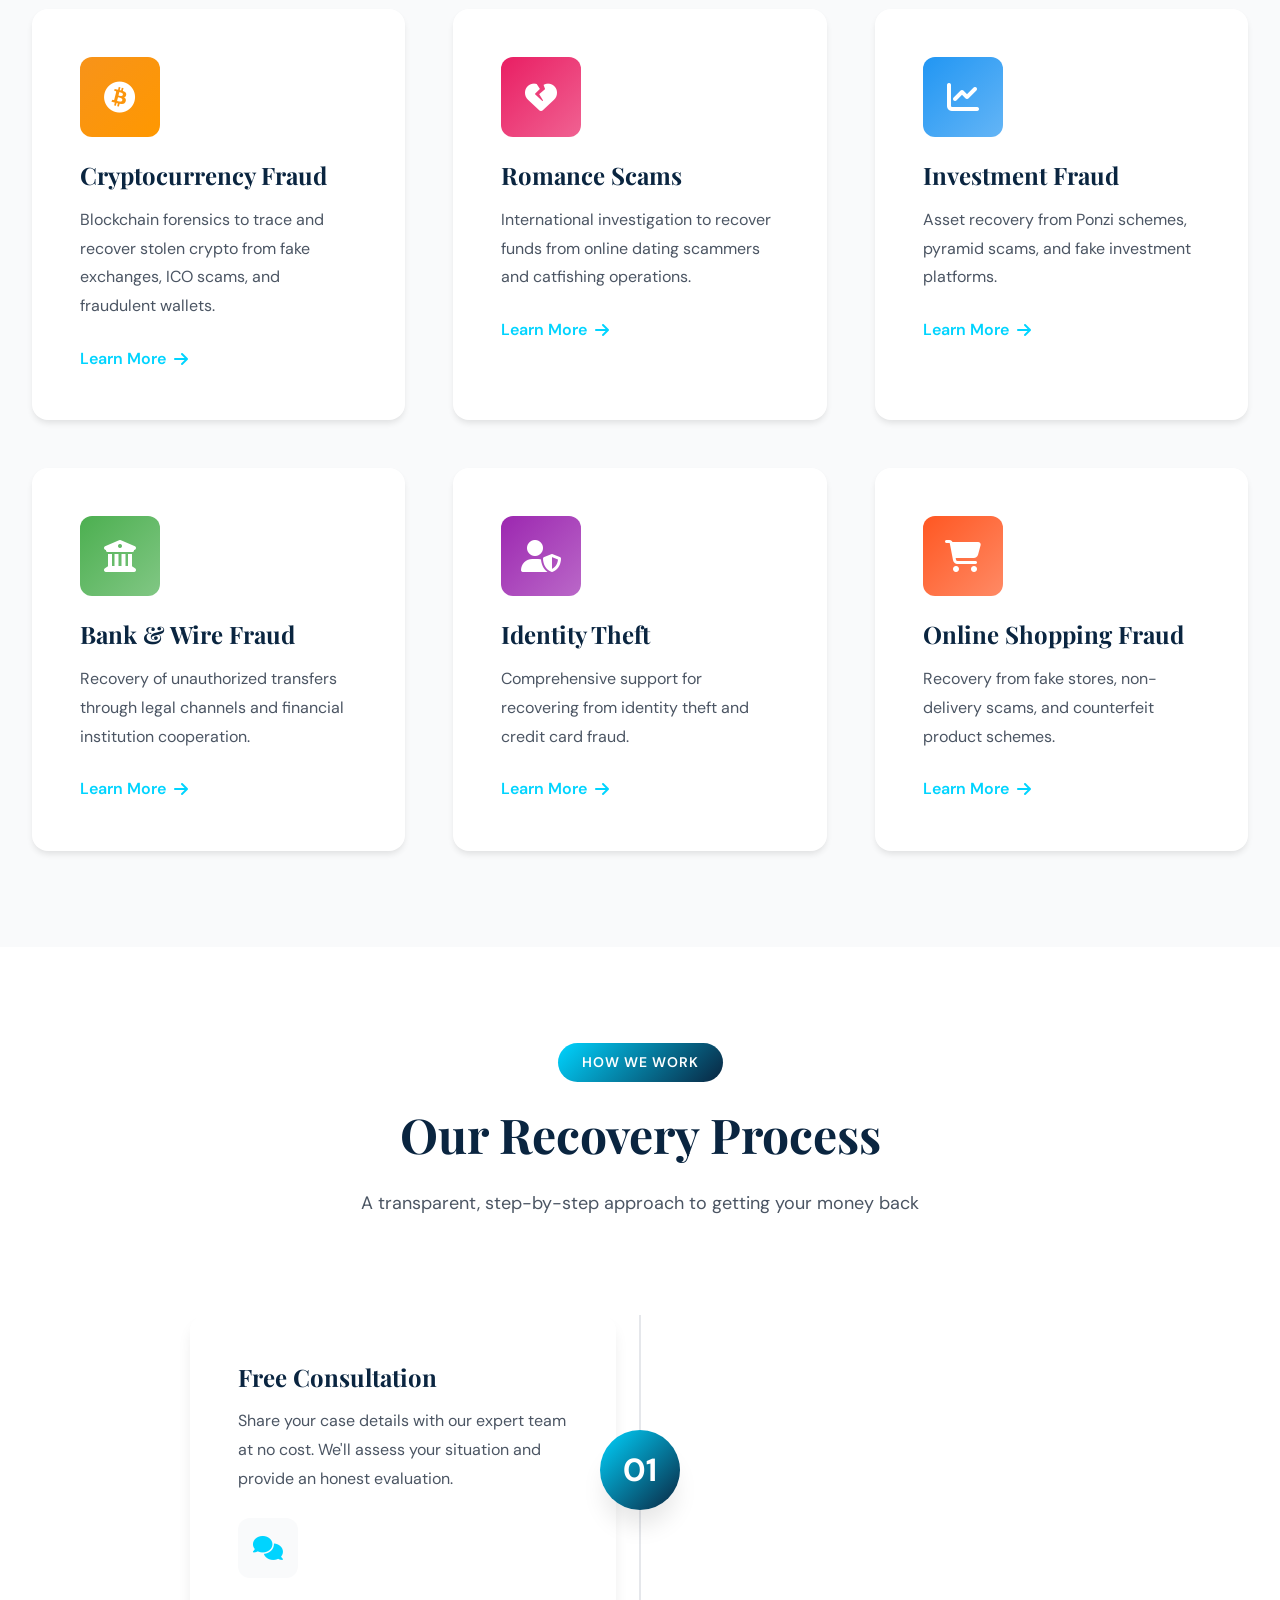
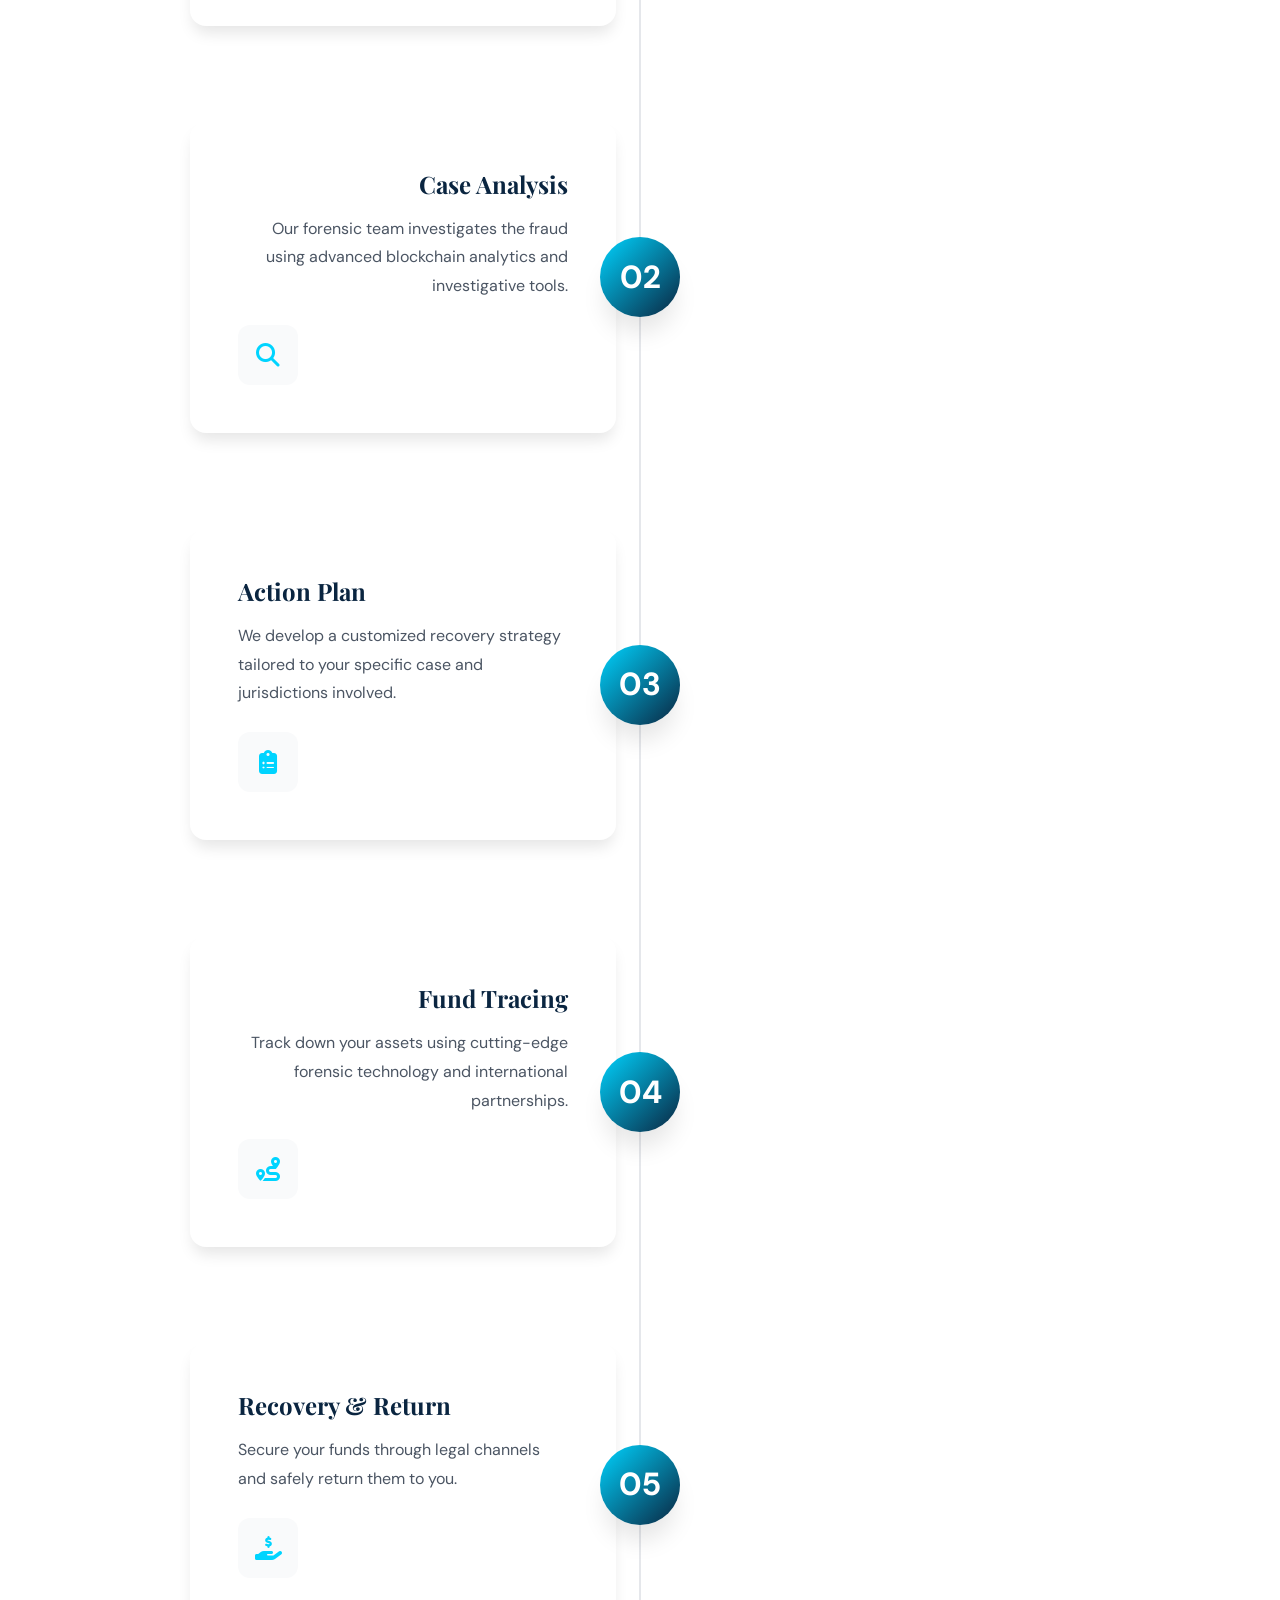
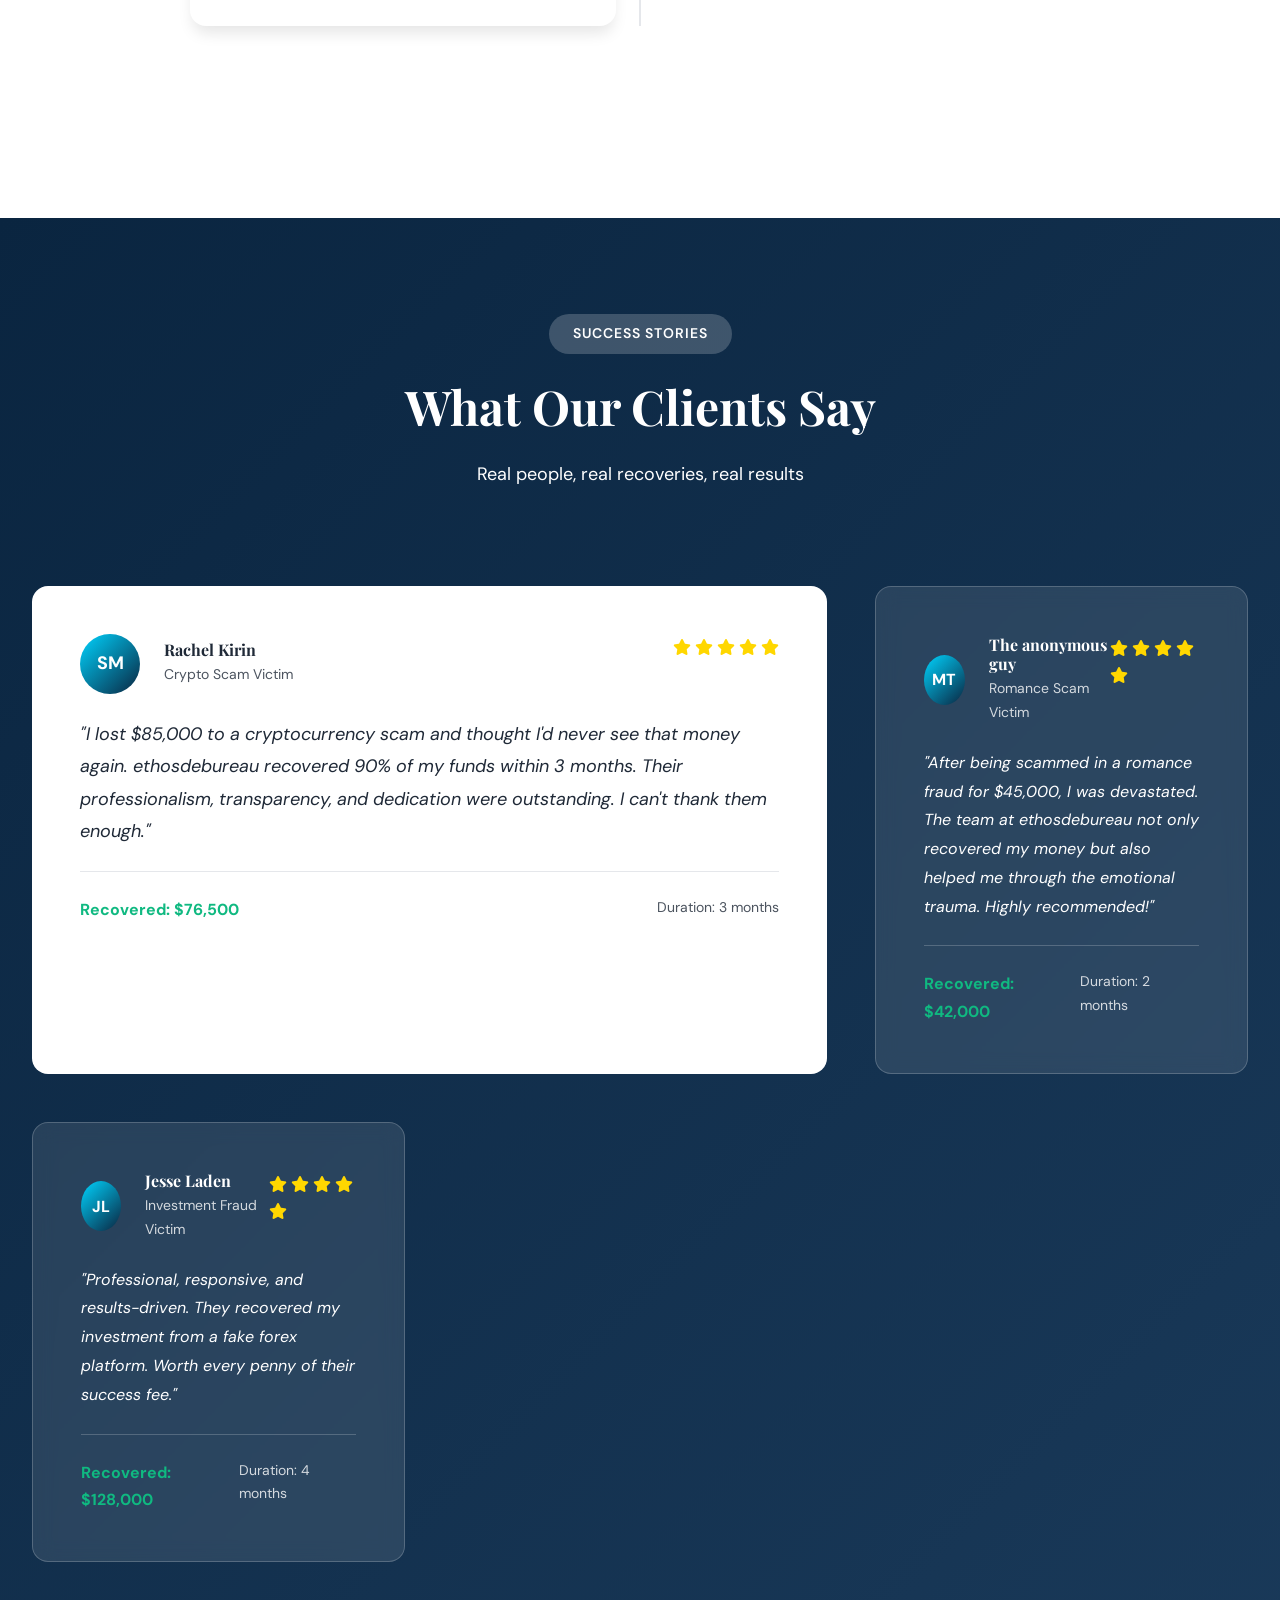
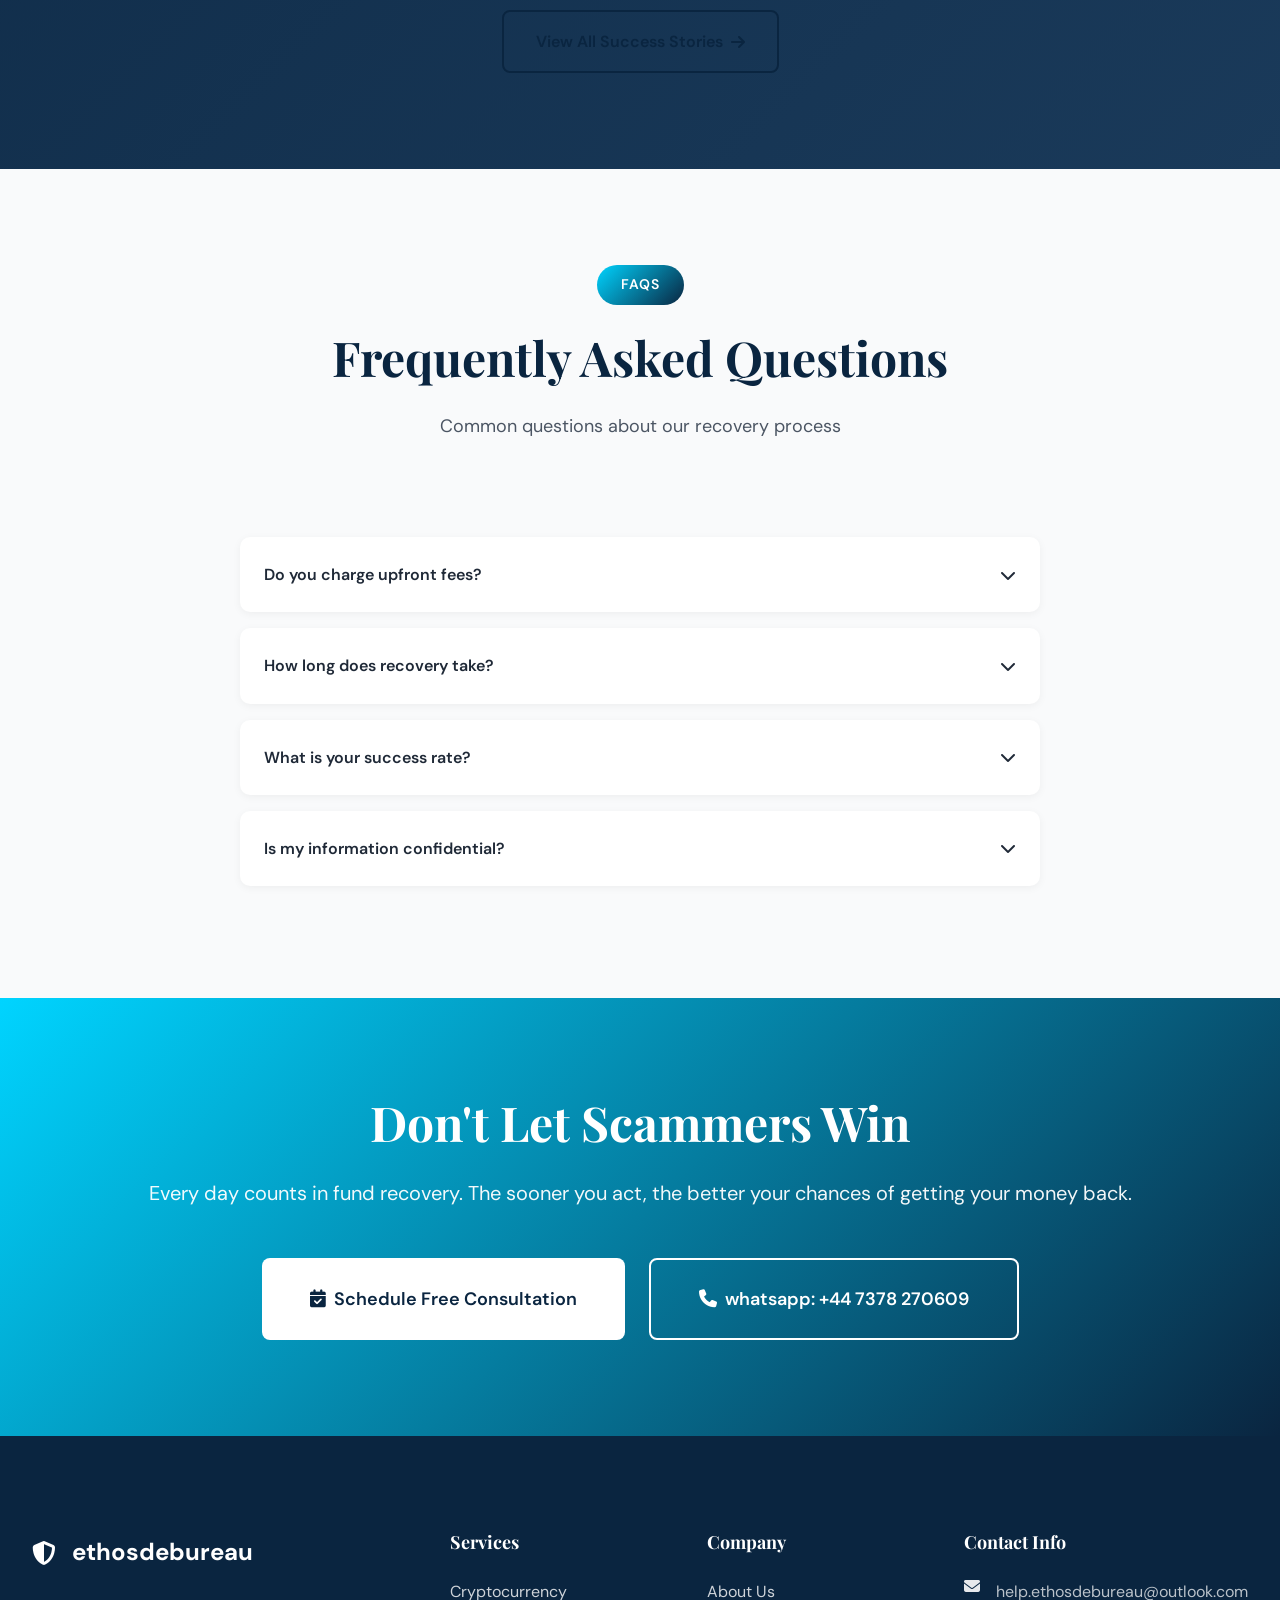
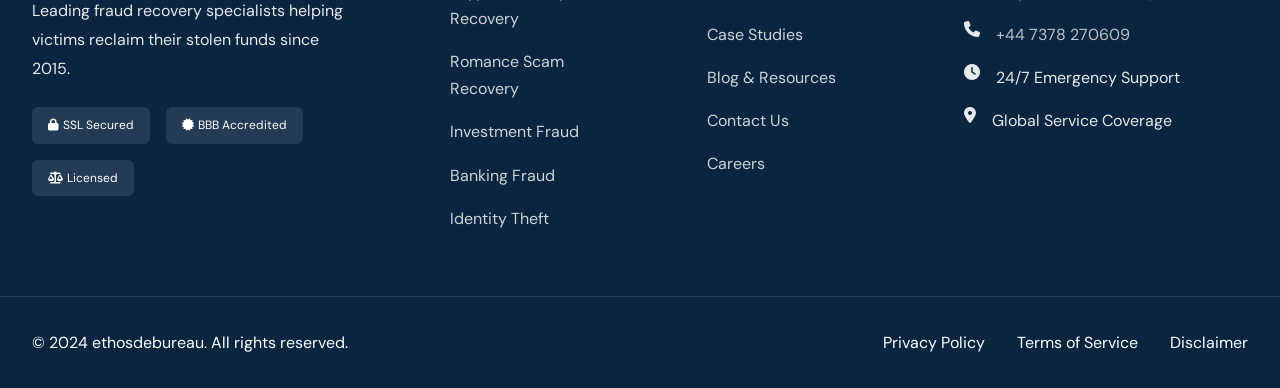
==== commit 6bbbcf0f: "Update index.html" ====
--- a/index.html
+++ b/index.html
@@ -88,7 +88,7 @@
     <li><a href="#home" class="active">Home</a></li>
     <li><a href="#services">Services</a></li>
     <li><a href="#process">How It Works</a></li>
-    <li><a href="#testimonials">Success Stories</a></li>
+    <li><a href="#testimonials">Case Studies</a></li>
     <li><a href="#faq">FAQ</a></li>
     <li><a href="pages/contact.html">Contact</a></li>
     <li><a href="pages/contact.html" class="nav-cta">Free Consultation</a></li>
@@ -623,3 +623,4 @@
 
 
 
+
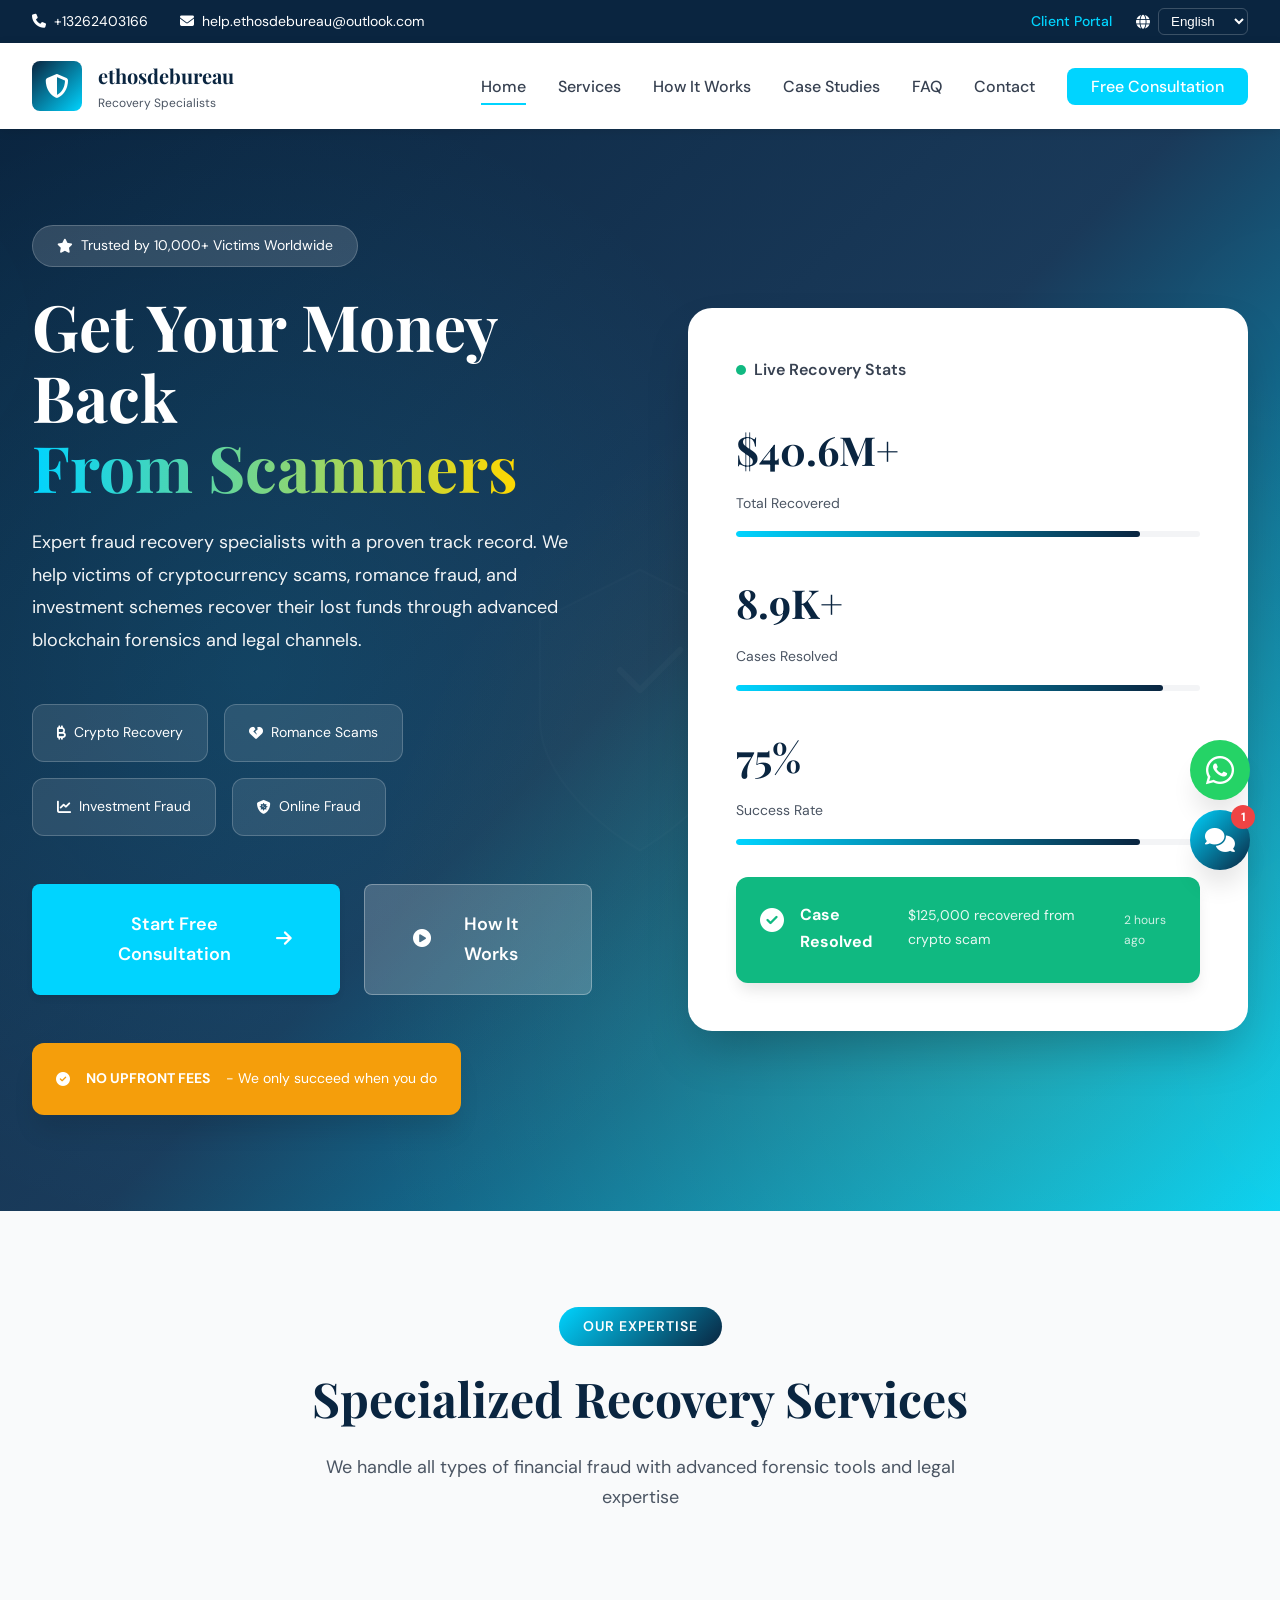
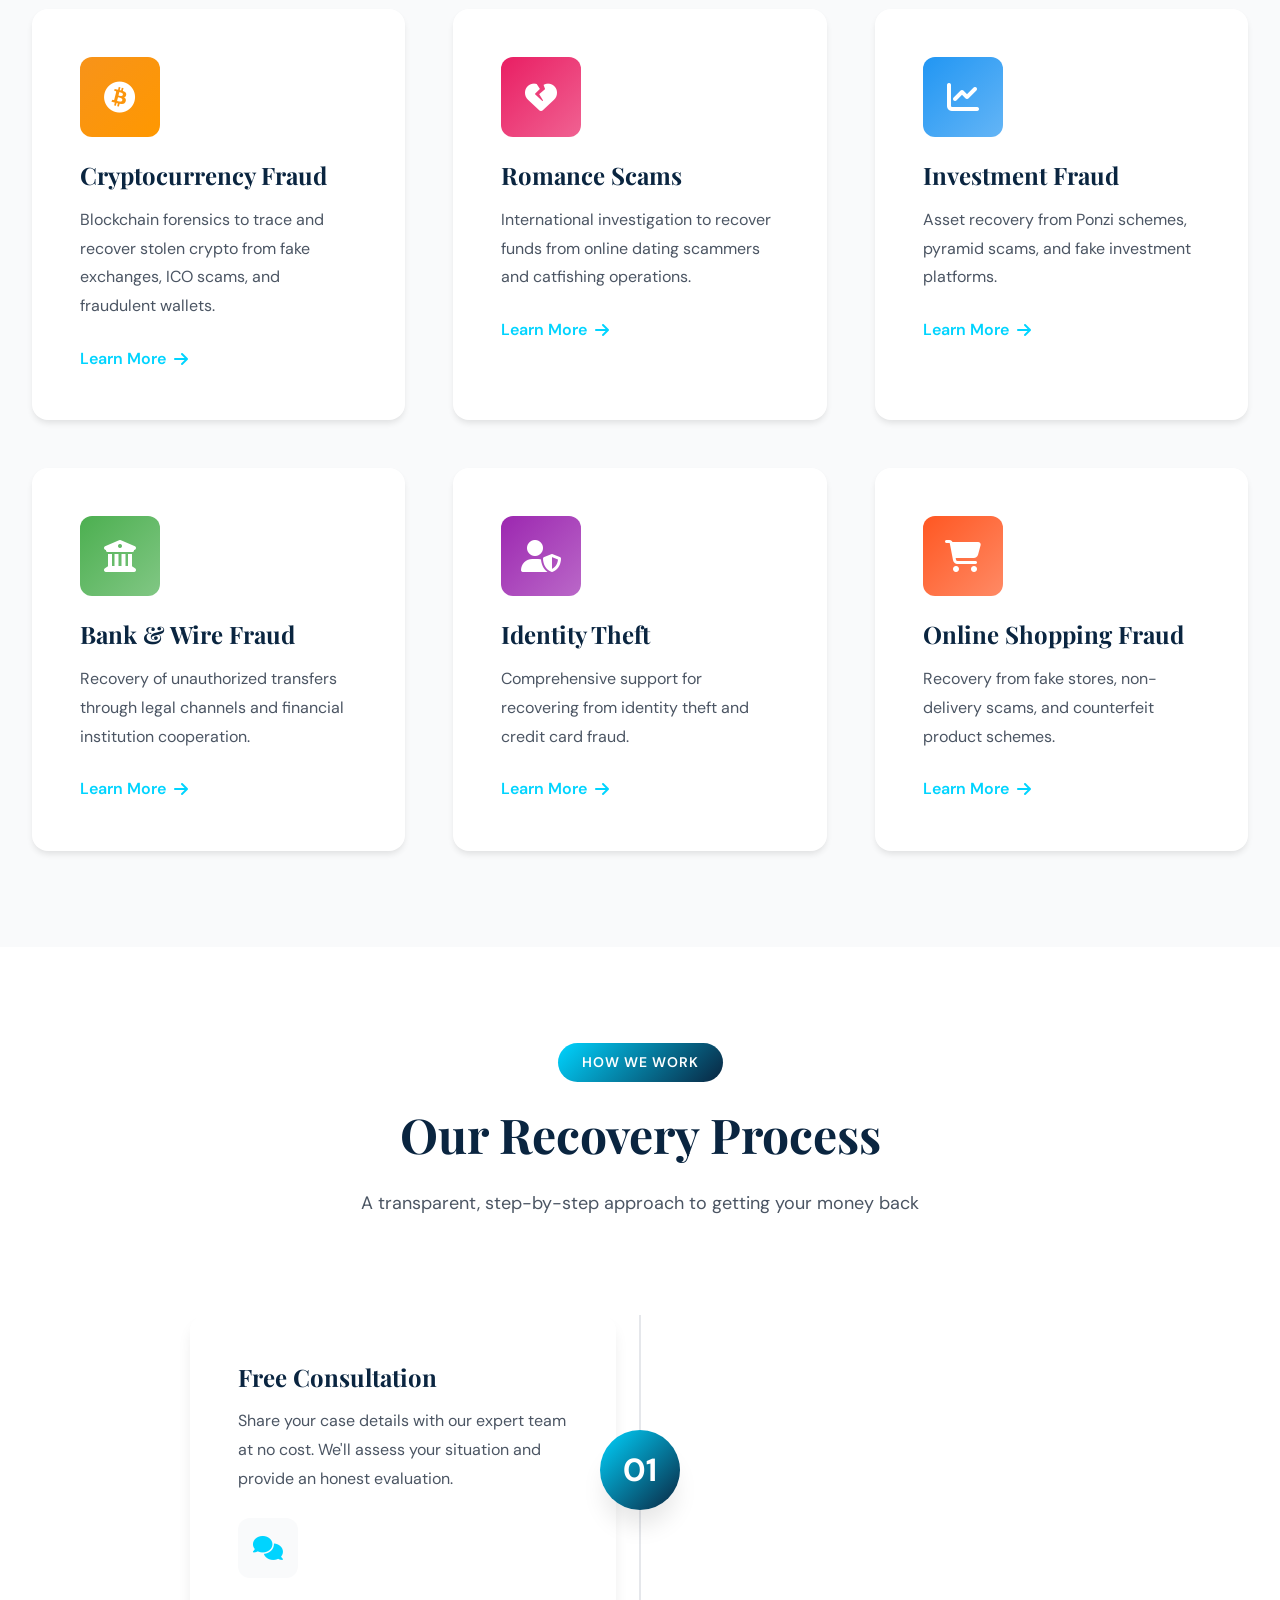
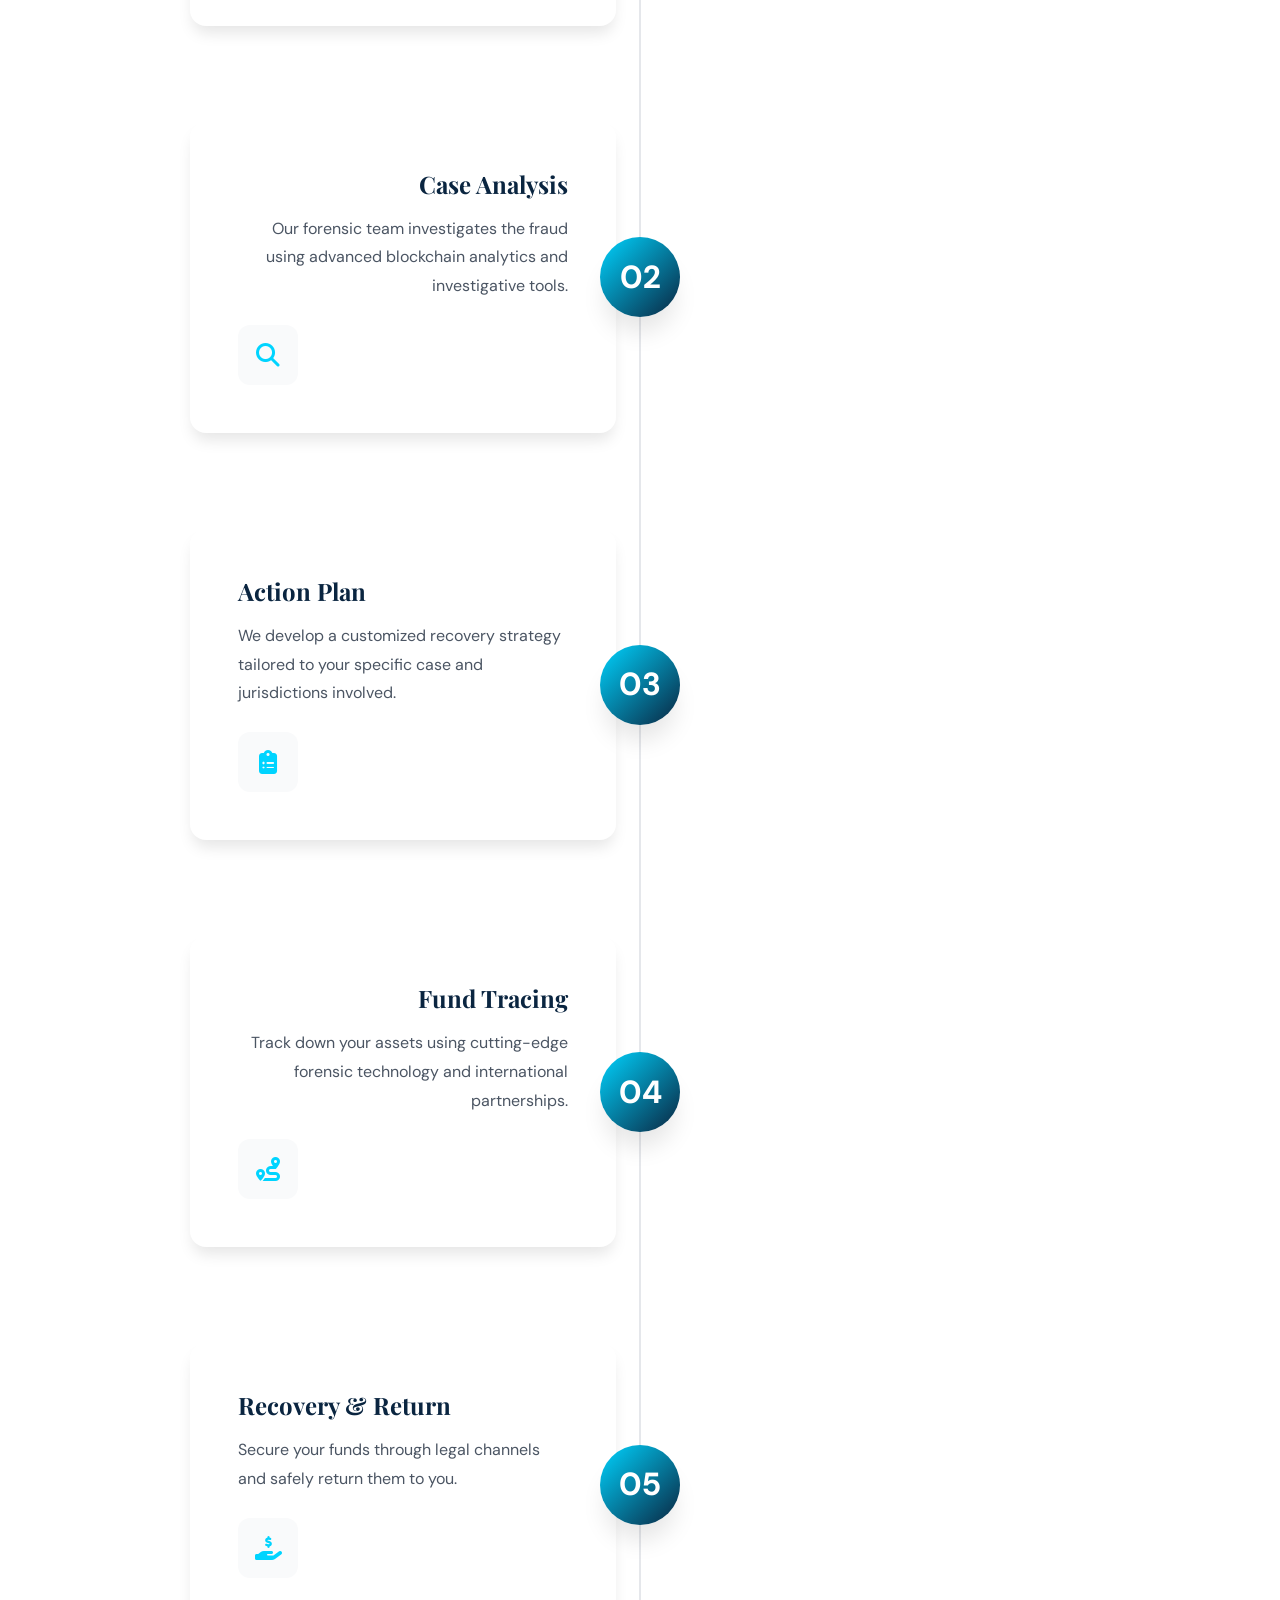
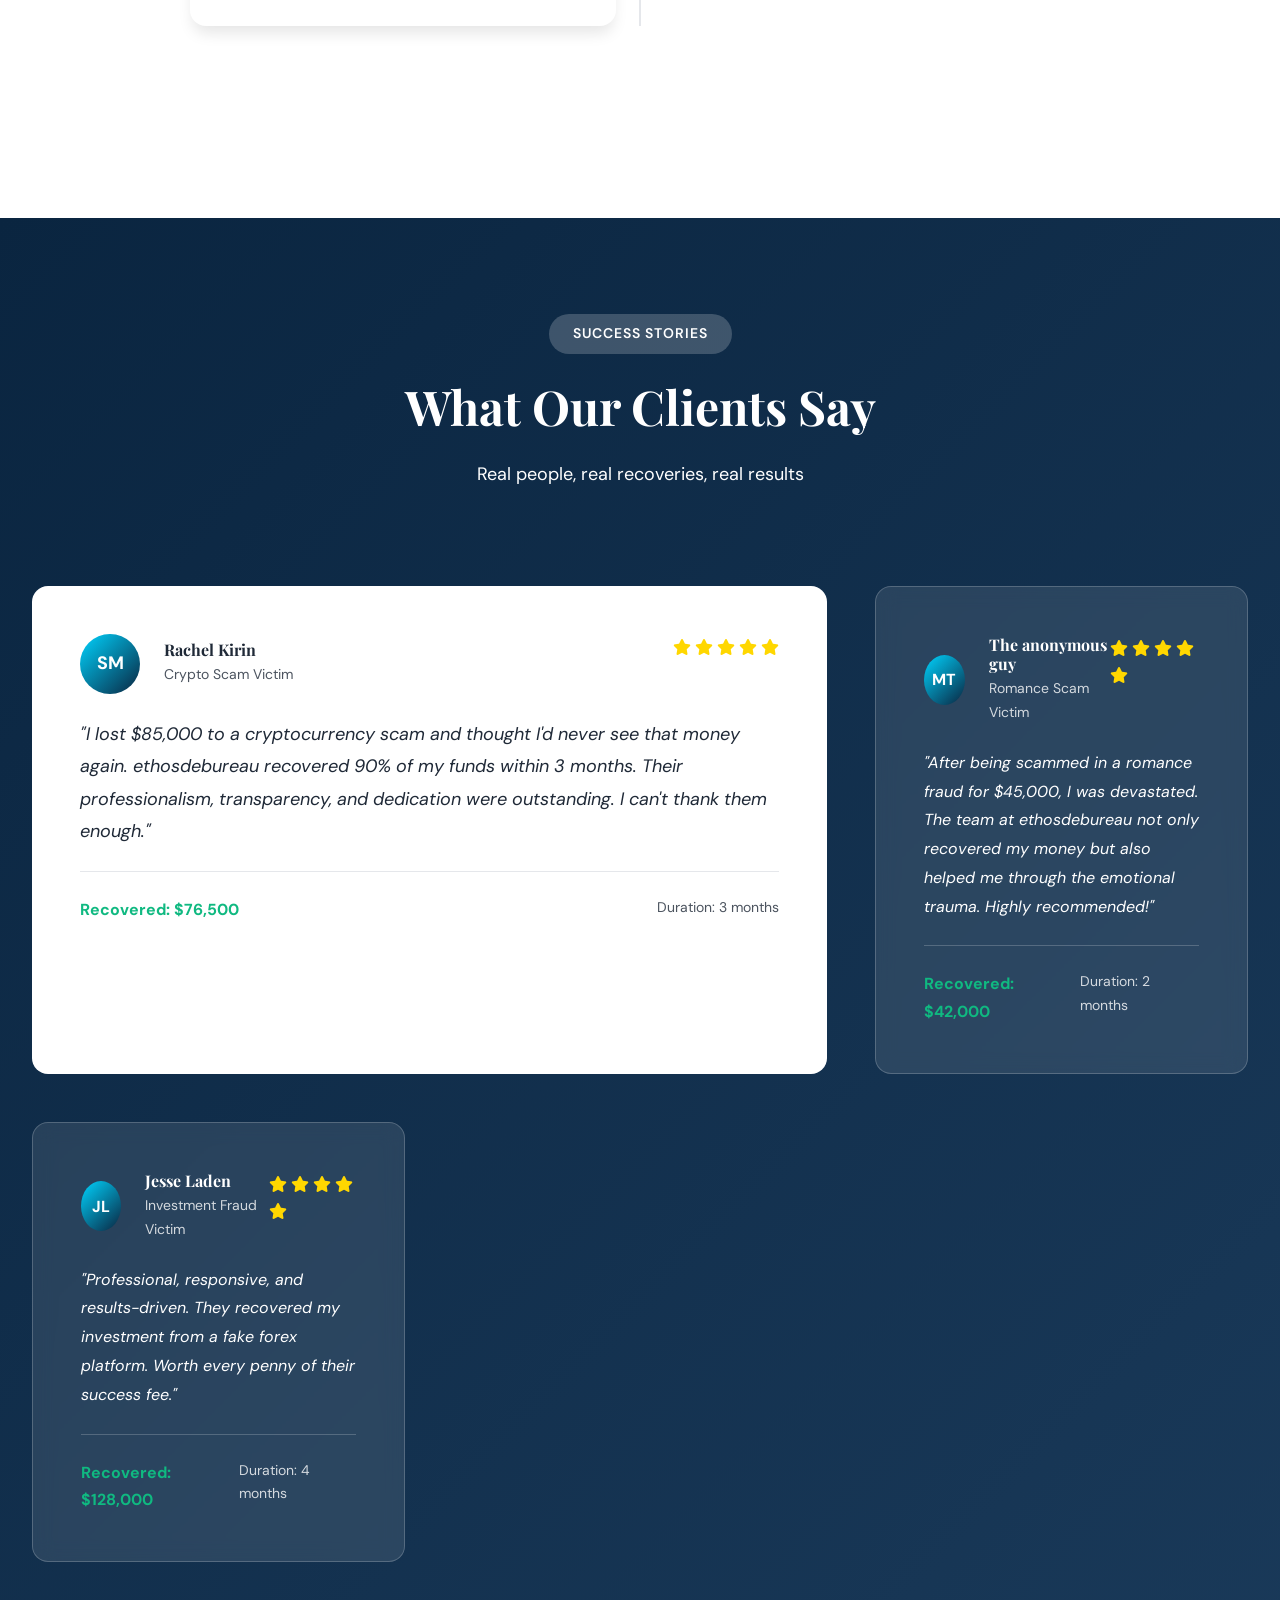
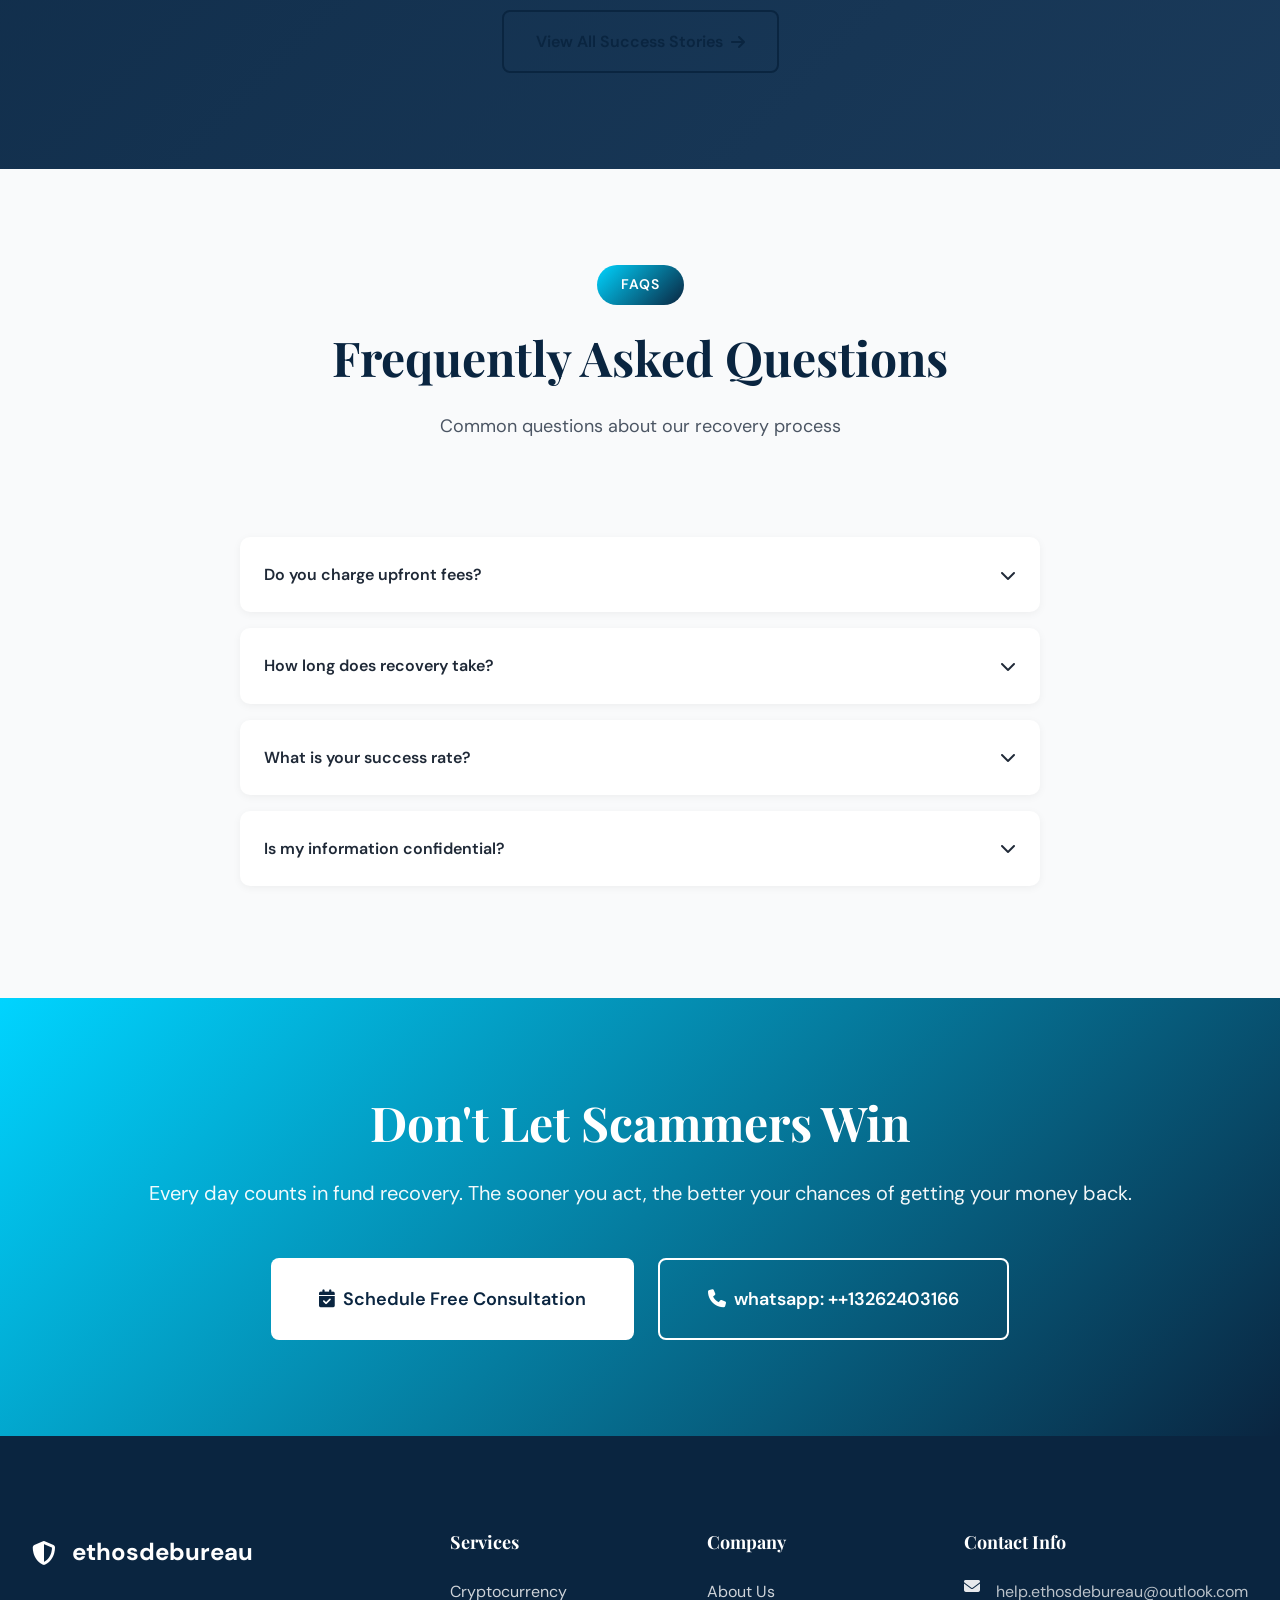
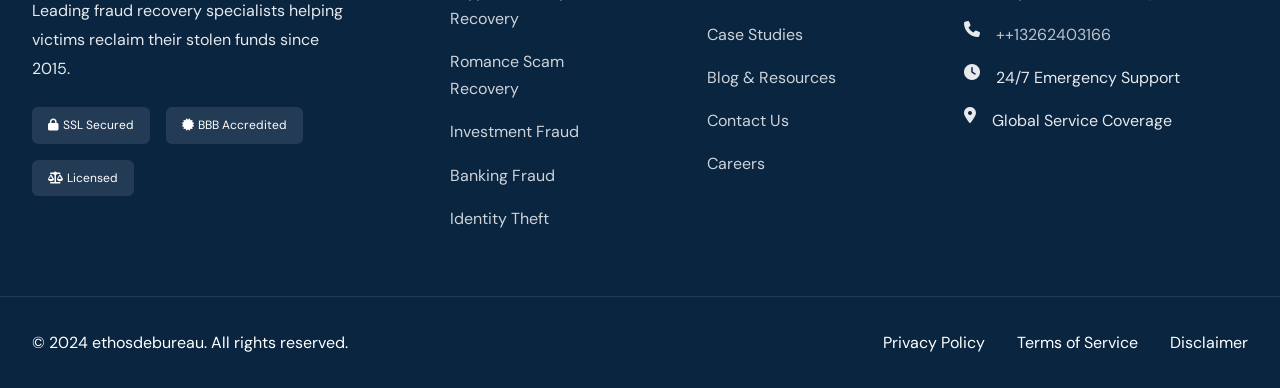
==== commit 135ceafc: "Update index.html" ====
--- a/index.html
+++ b/index.html
@@ -11,7 +11,7 @@
 </head>
 <body>
     <!-- WhatsApp Floating Button -->
-    <a href="https://wa.me/+447378270609?text=Hi%2C%20I%20need%20help%20recovering%20my%20funds" class="whatsapp-float" target="_blank" aria-label="Contact us on WhatsApp">
+    <a href="https://wa.me/+13262403166?text=Hi%2C%20I%20need%20help%20recovering%20my%20funds" class="whatsapp-float" target="_blank" aria-label="Contact us on WhatsApp">
         <i class="fab fa-whatsapp"></i>
     </a>
 
@@ -53,7 +53,7 @@
             <div class="container">
                 <div class="header-top-content">
                     <div class="contact-info">
-                        <span><i class="fas fa-phone"></i> +44 7378 270609</span>
+                        <span><i class="fas fa-phone"></i> +13262403166</span>
                         <span><i class="fas fa-envelope"></i> help.ethosdebureau@outlook.com</span>
                     </div>
                     <div class="header-actions">
@@ -509,9 +509,9 @@
                         <i class="fas fa-calendar-check"></i>
                         Schedule Free Consultation
                     </a>
-                    <a href="tel:+44 7378 270609" class="btn btn-outline-white btn-large">
+                    <a href="tel:++13262403166" class="btn btn-outline-white btn-large">
                         <i class="fas fa-phone"></i>
-                        whatsapp: +44 7378 270609
+                        whatsapp: ++13262403166
                     </a>
                 </div>
             </div>
@@ -567,7 +567,7 @@
                             </li>
                             <li>
                                 <i class="fas fa-phone"></i>
-                                <a href="tel:+44 7378 270609">+44 7378 270609</a>
+                                <a href="tel:++13262403166">++13262403166</a>
                             </li>
                             <li>
                                 <i class="fas fa-clock"></i>
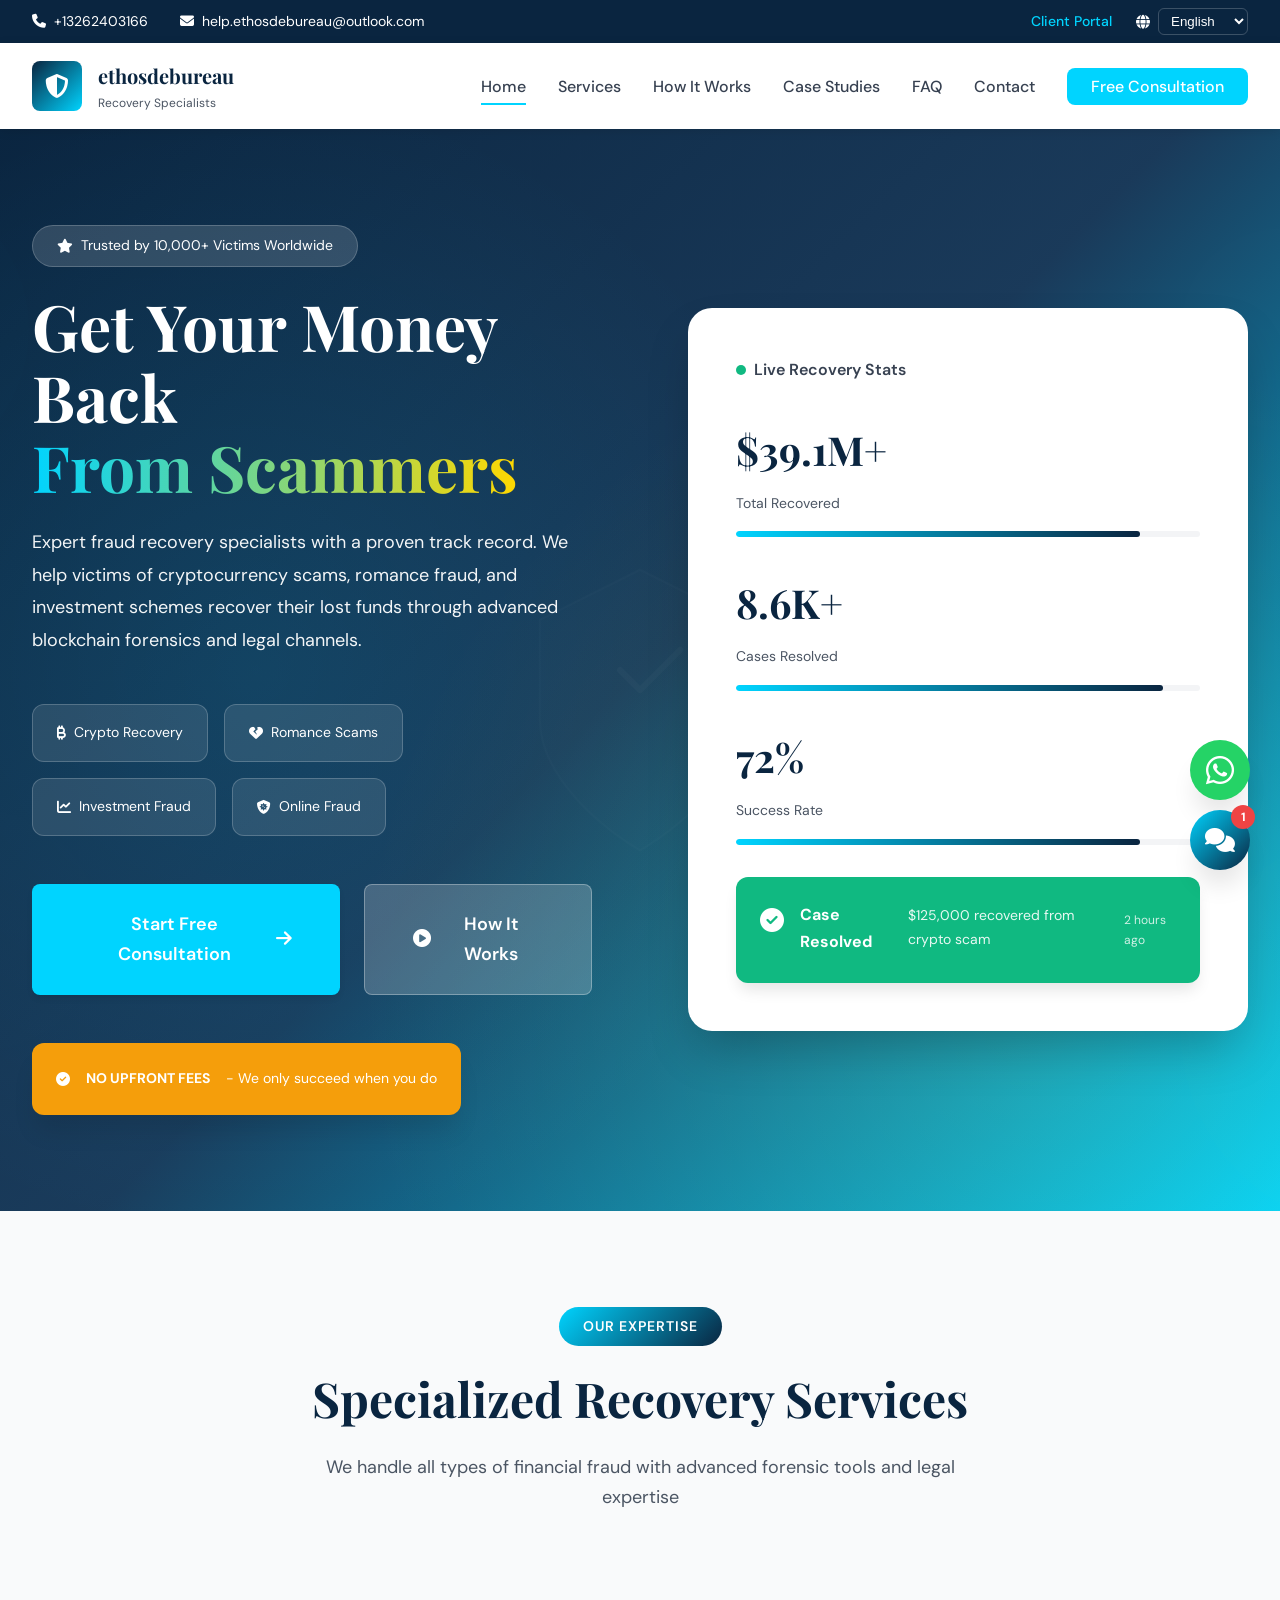
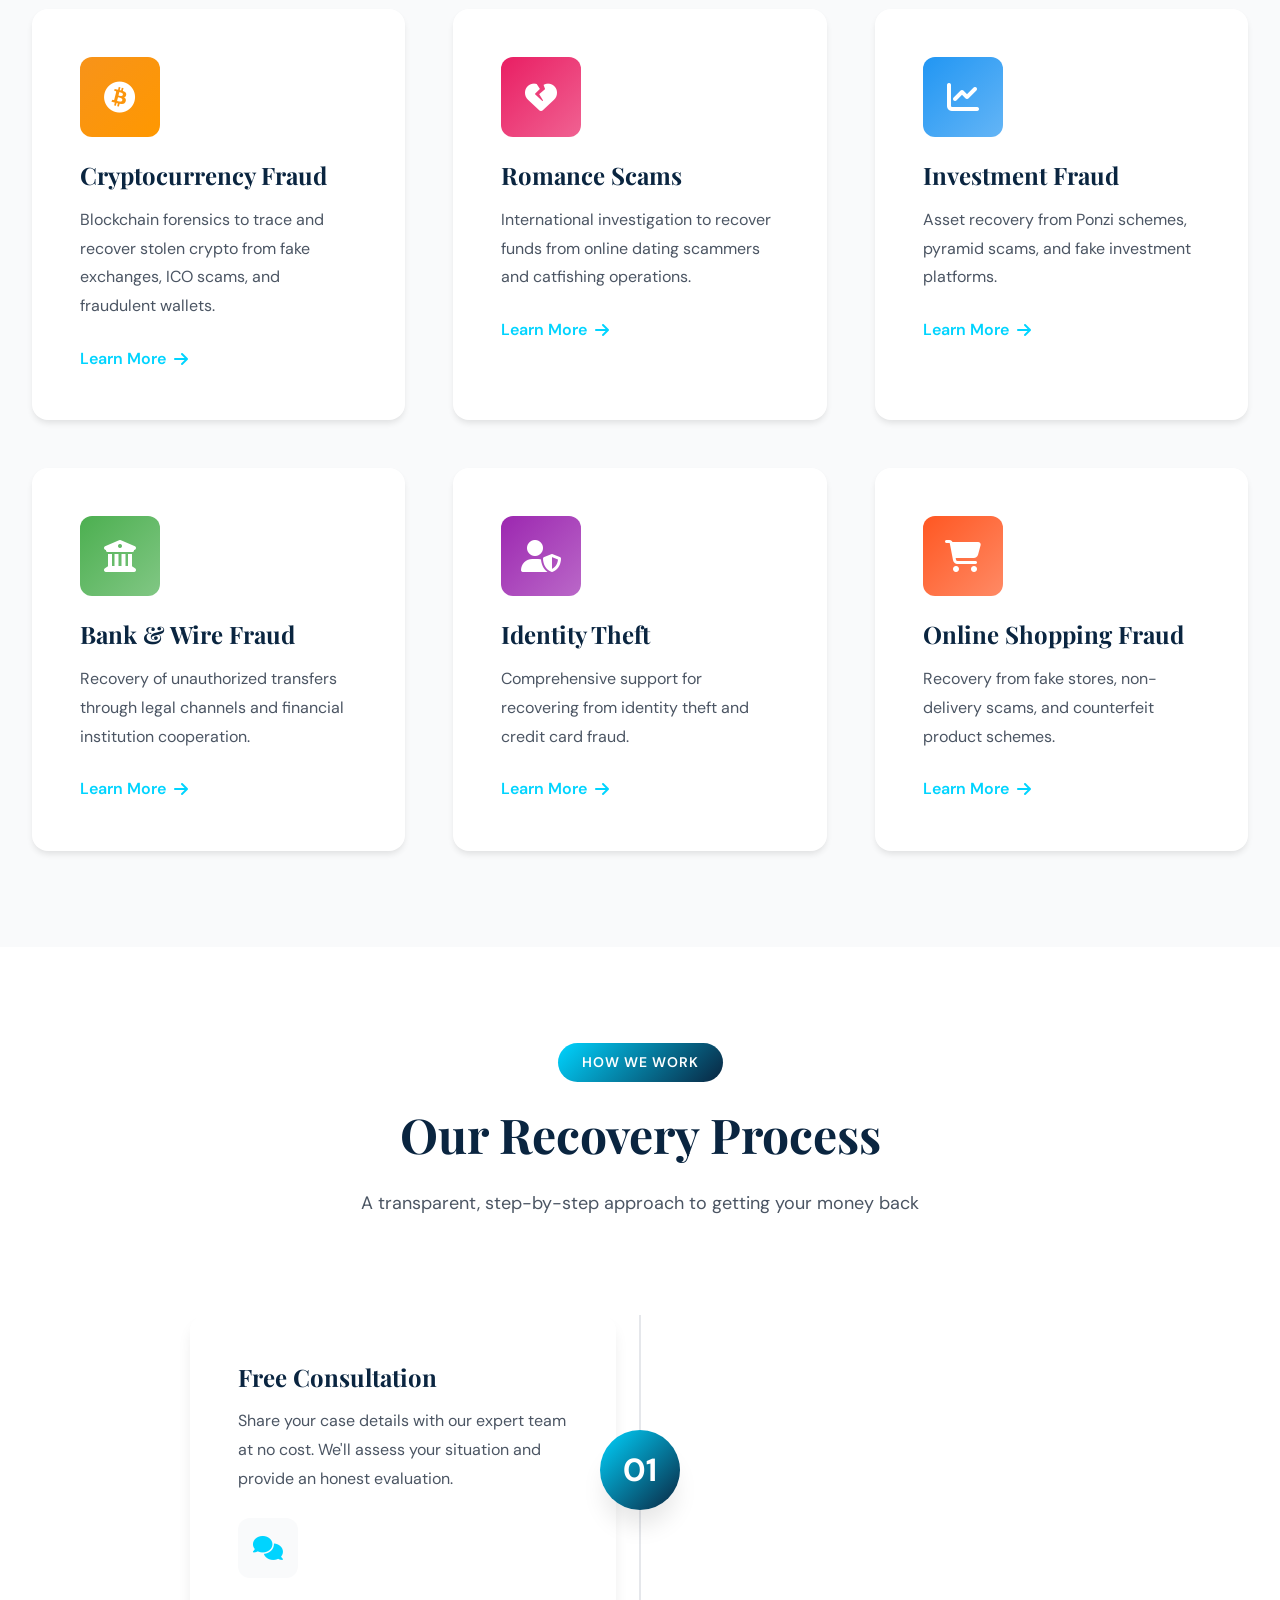
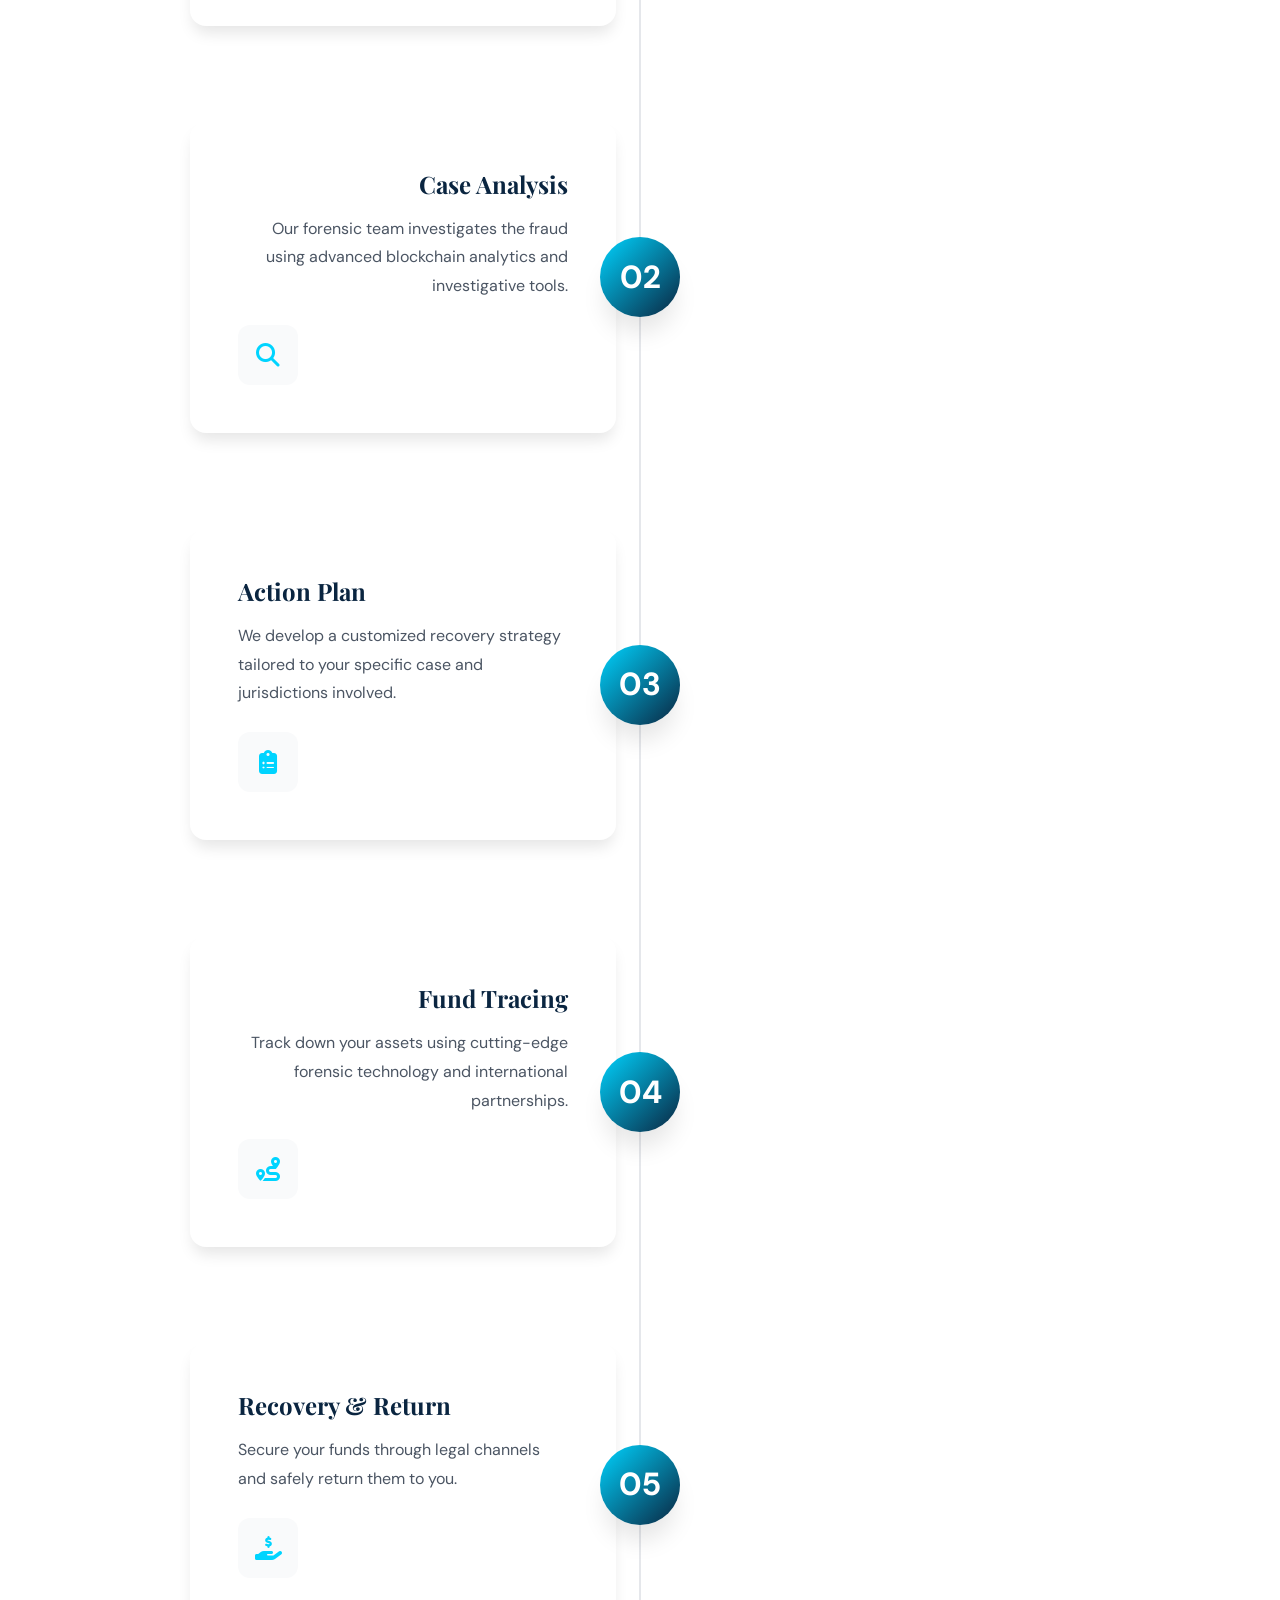
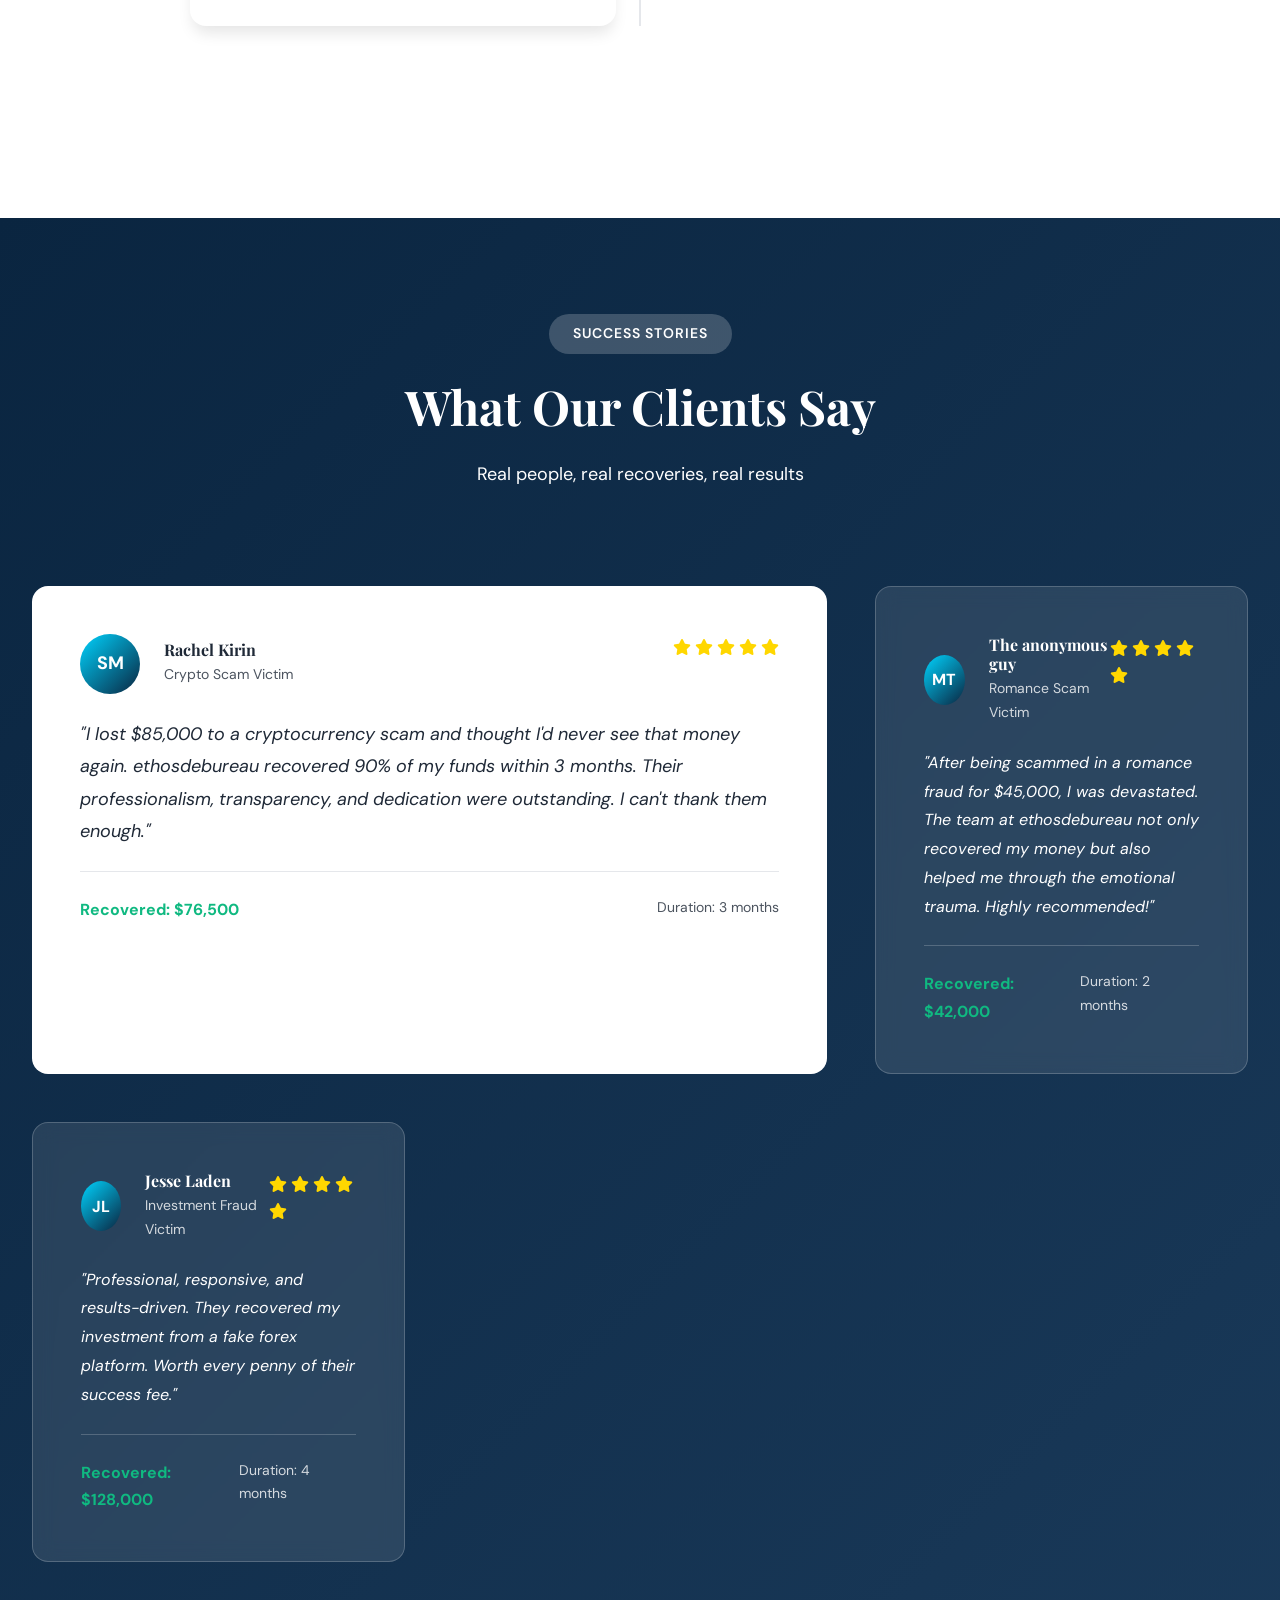
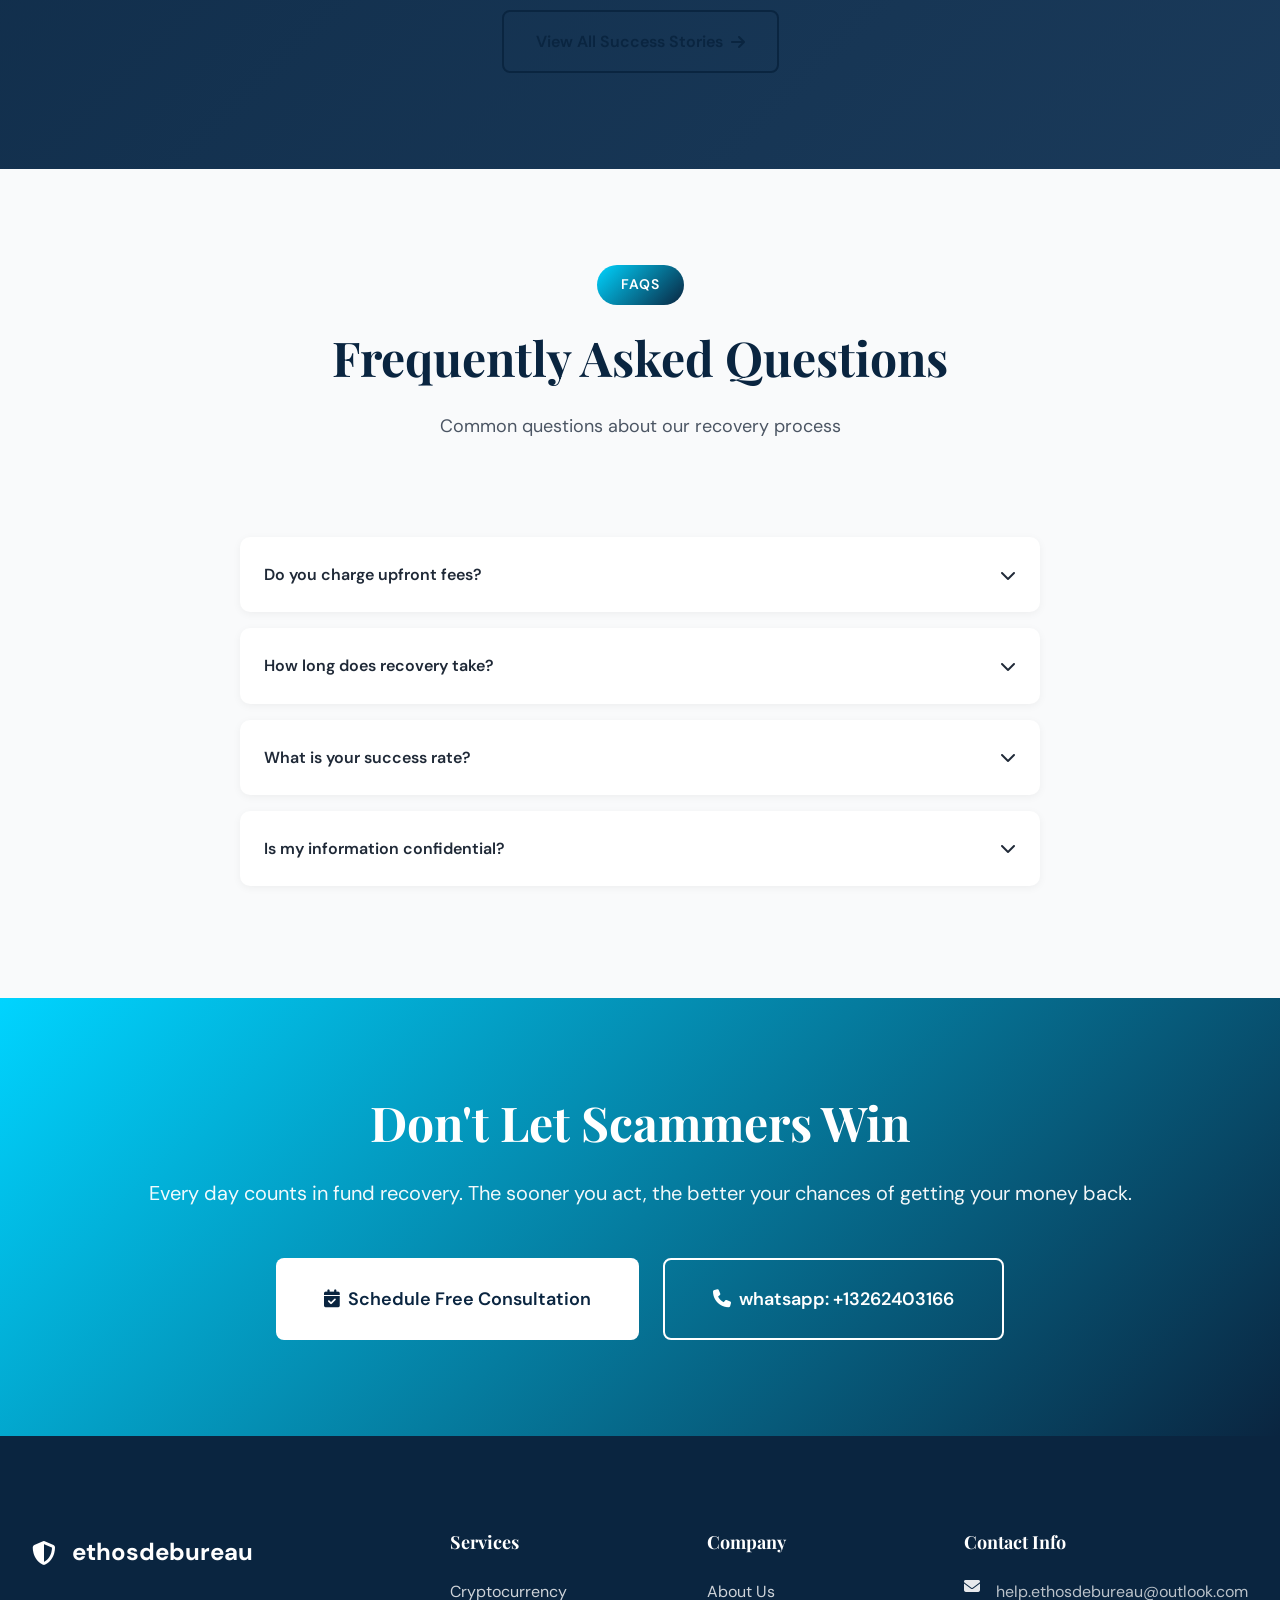
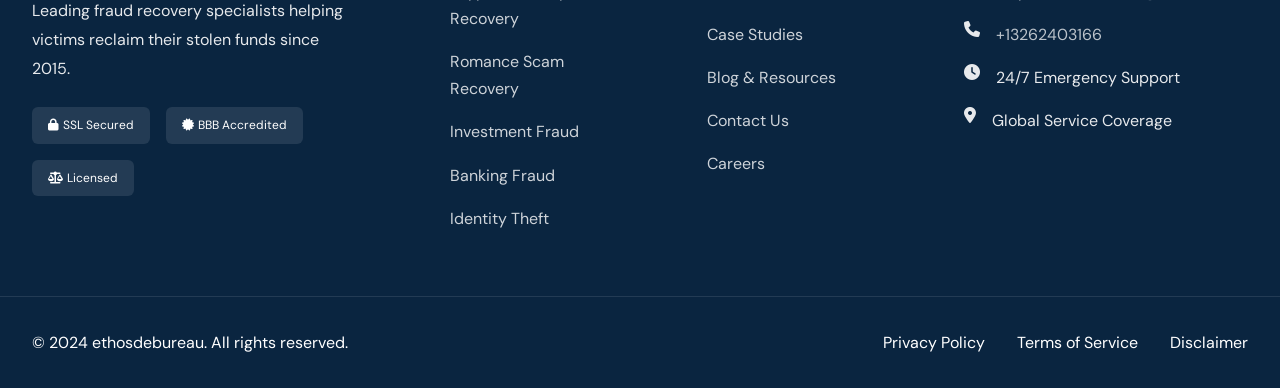
==== commit 5e9c5e1b: "Update index.html" ====
--- a/index.html
+++ b/index.html
@@ -511,7 +511,7 @@
                     </a>
                     <a href="tel:++13262403166" class="btn btn-outline-white btn-large">
                         <i class="fas fa-phone"></i>
-                        whatsapp: ++13262403166
+                        whatsapp: +13262403166
                     </a>
                 </div>
             </div>
@@ -567,7 +567,7 @@
                             </li>
                             <li>
                                 <i class="fas fa-phone"></i>
-                                <a href="tel:++13262403166">++13262403166</a>
+                                <a href="tel:+13262403166">+13262403166</a>
                             </li>
                             <li>
                                 <i class="fas fa-clock"></i>
